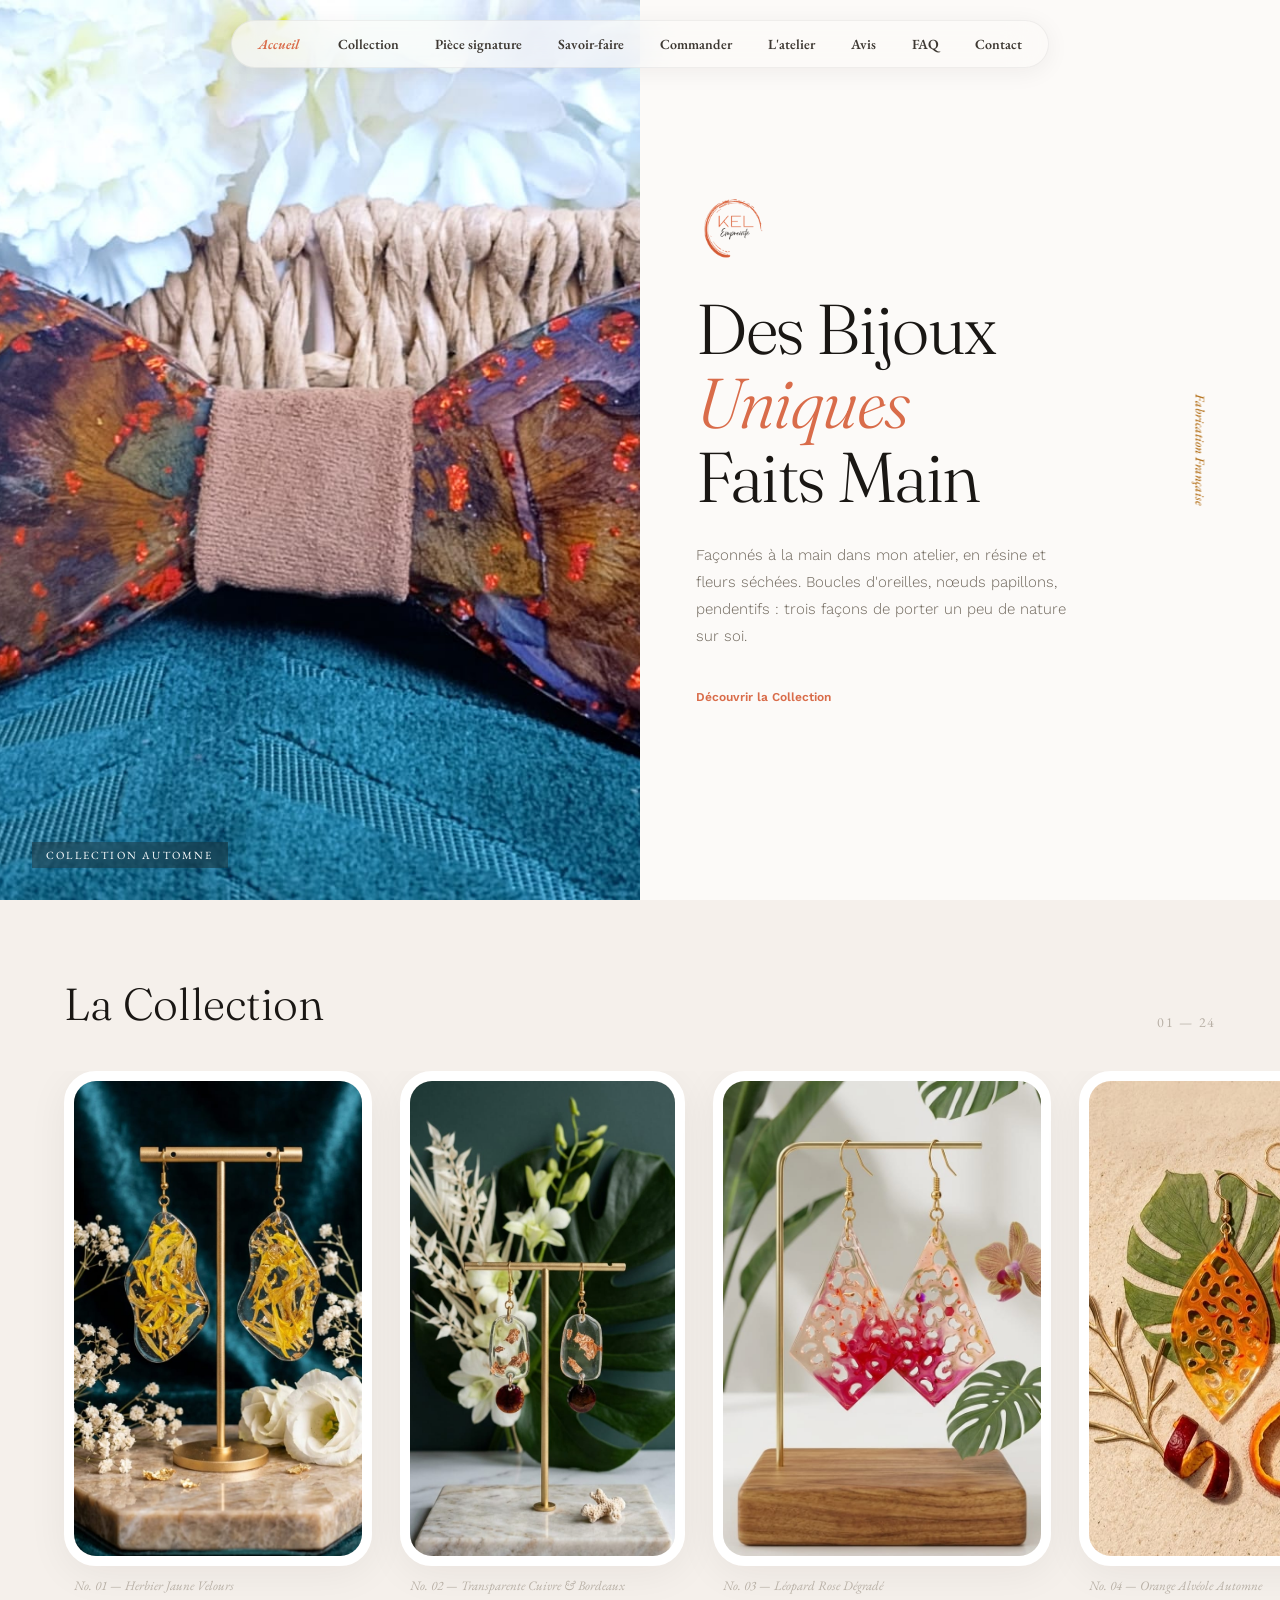
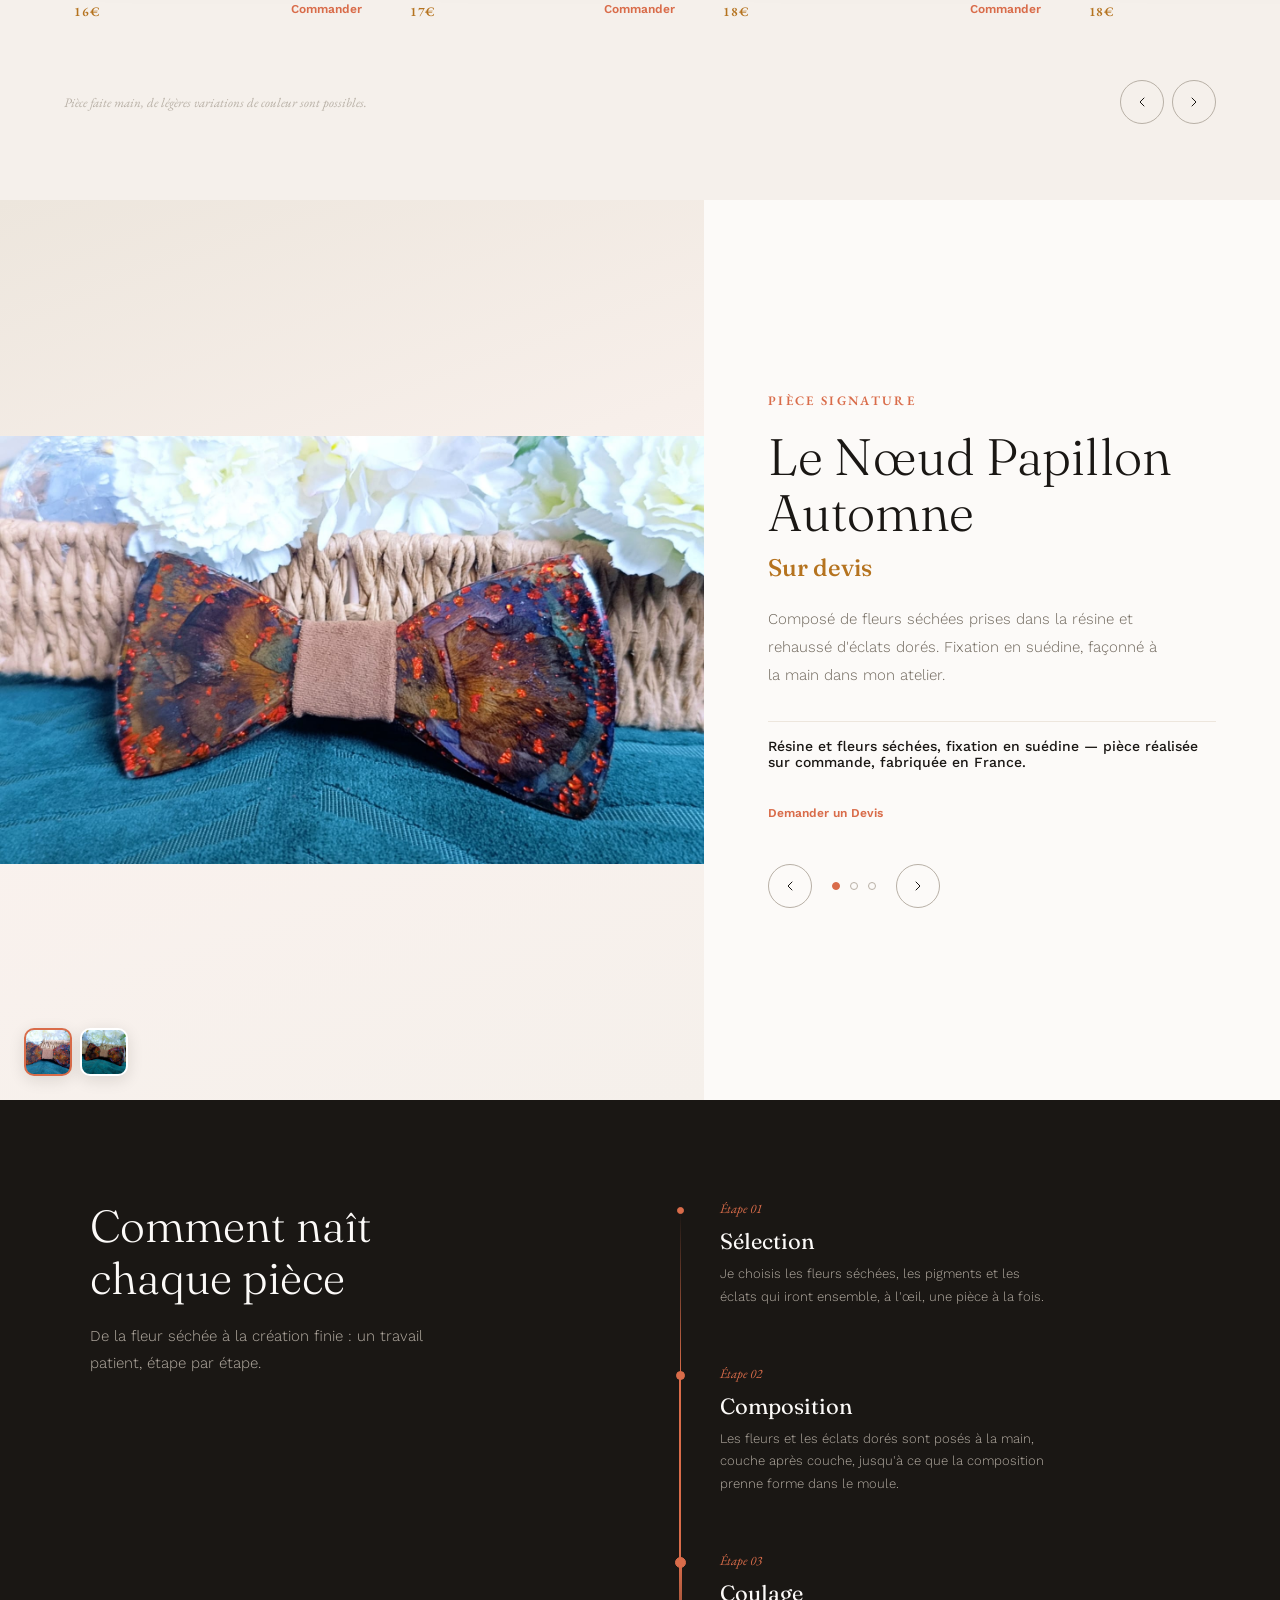
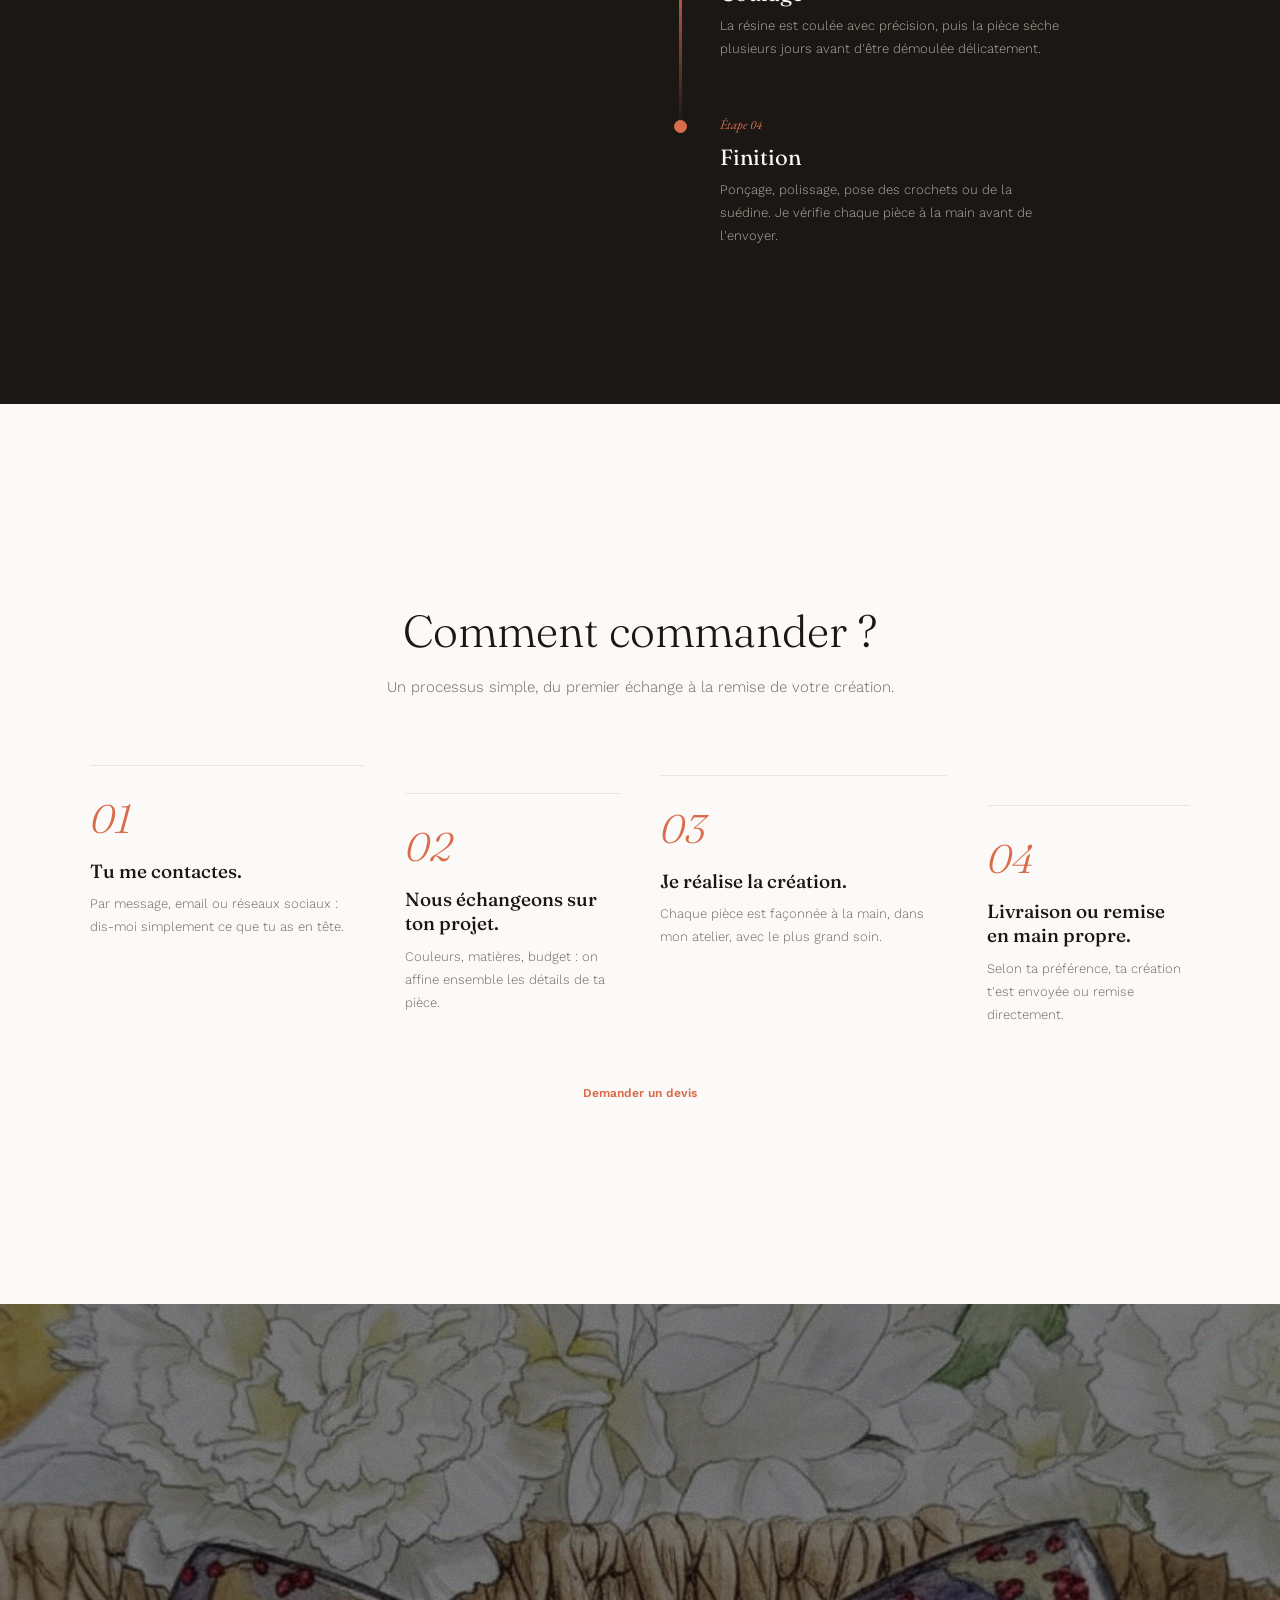
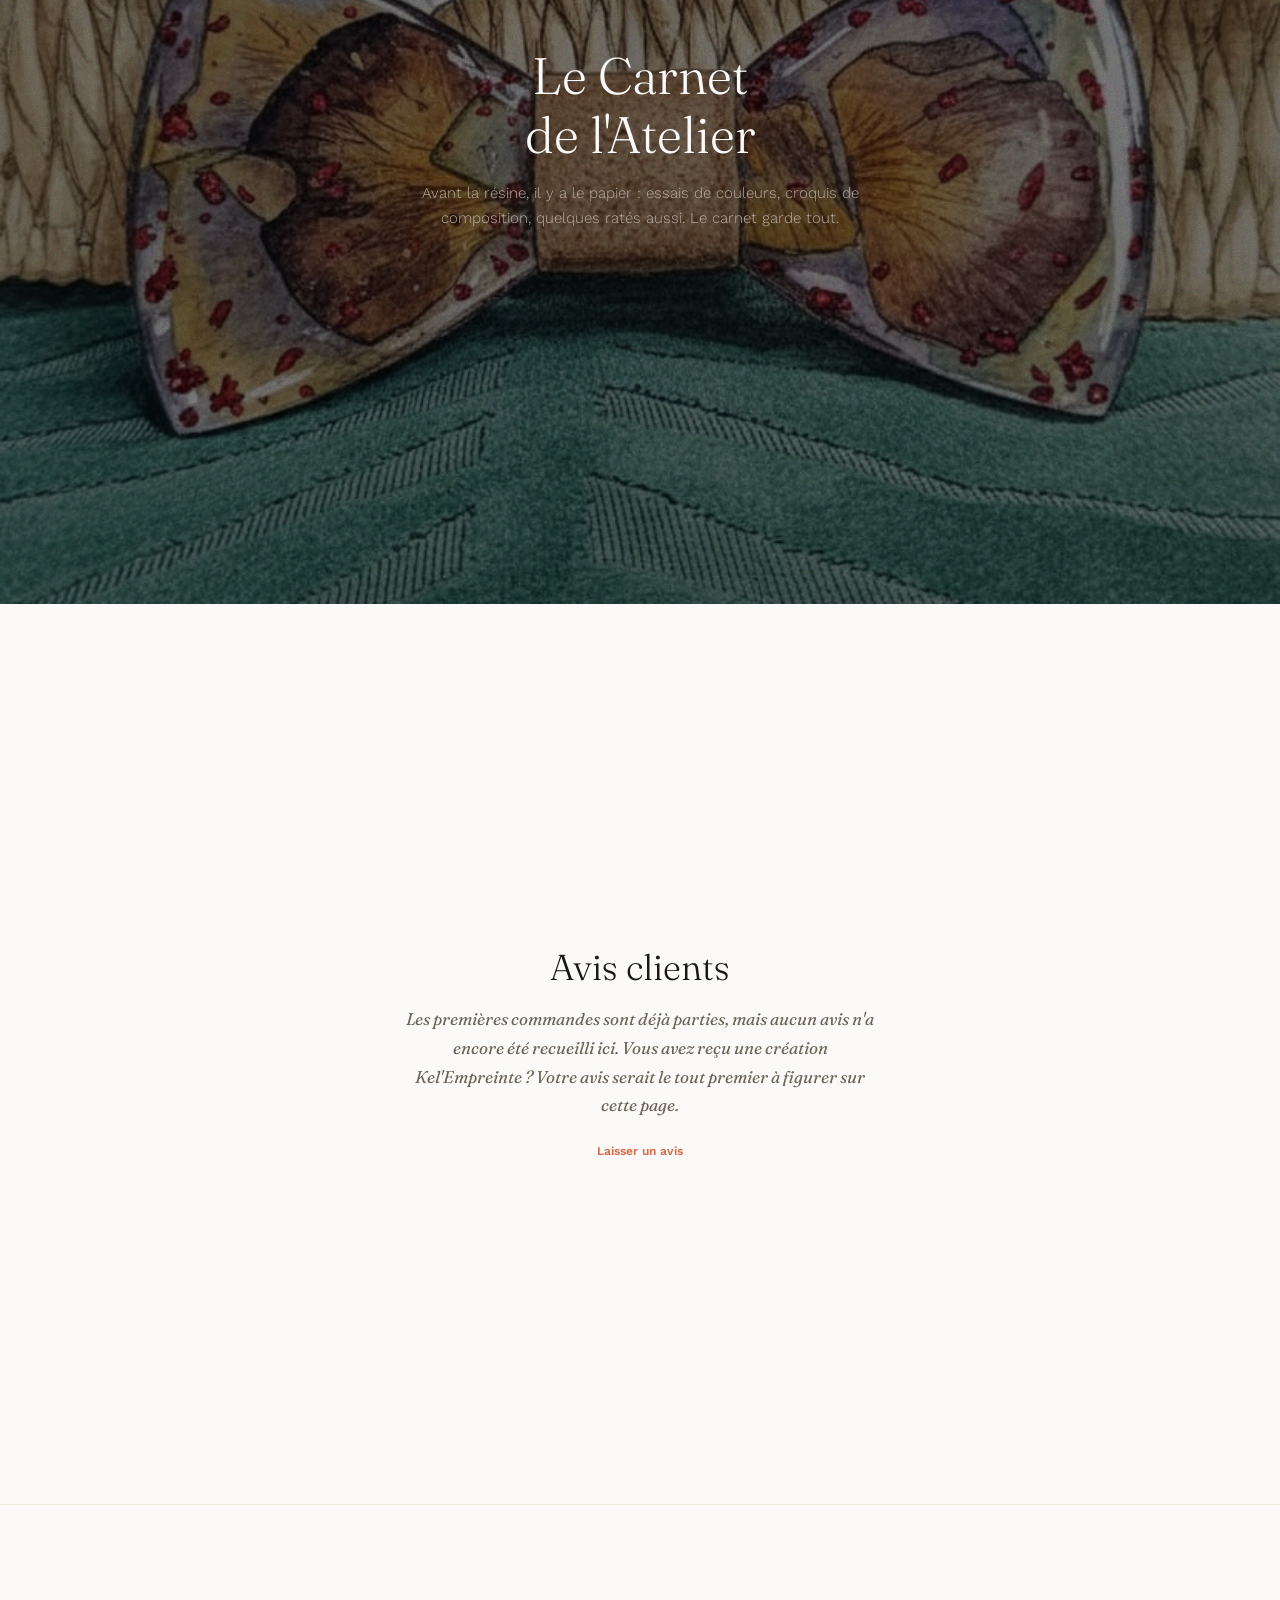
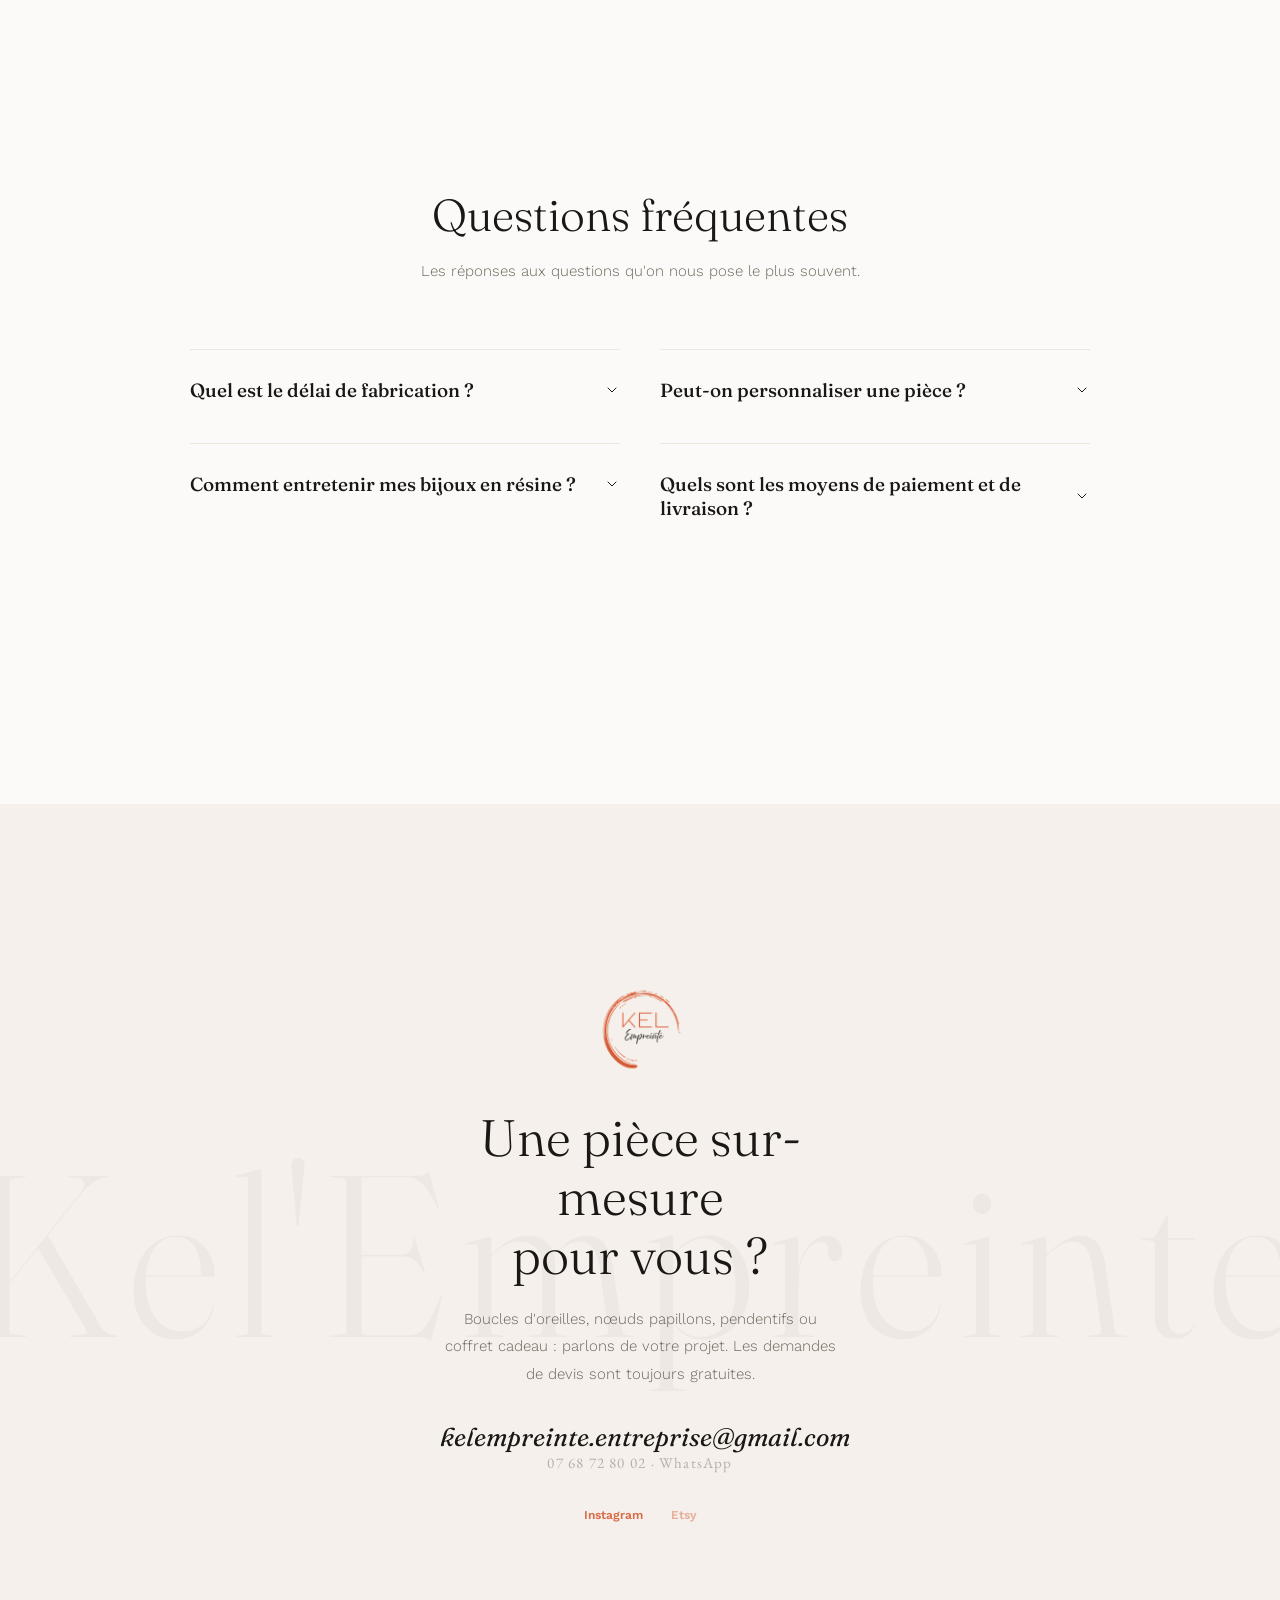
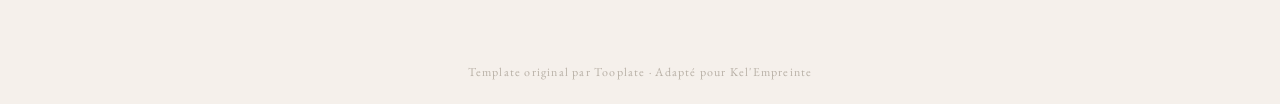
==== index.html @ 2aadde84 "perf(branding): shrink logo-kel-empreinte.png to its display size The logo was displayed at 72-96px " ====
<!DOCTYPE html>
<html lang="fr">
<head>
<meta charset="UTF-8">
<meta name="viewport" content="width=device-width, initial-scale=1.0">
<meta name="color-scheme" content="light">
<title>Kel'Empreinte · Bijoux Artisanaux Faits Main</title>
<meta name="description" content="Kel'Empreinte · créations artisanales en résine et fleurs séchées : boucles d'oreilles, nœuds papillons, pendentifs. Fabrication française.">
<meta property="og:type" content="website">
<meta property="og:site_name" content="Kel'Empreinte">
<meta property="og:title" content="Kel'Empreinte · Bijoux Artisanaux Faits Main">
<meta property="og:description" content="Kel'Empreinte · créations artisanales en résine et fleurs séchées : boucles d'oreilles, nœuds papillons, pendentifs. Fabrication française.">
<meta property="og:url" content="https://kel-empreinte.pages.dev/">
<meta property="og:image" content="https://kel-empreinte.pages.dev/images/logo/og-image-kel-empreinte.png">
<meta property="og:image:width" content="1200">
<meta property="og:image:height" content="630">
<meta name="twitter:card" content="summary_large_image">
<meta name="twitter:title" content="Kel'Empreinte · Bijoux Artisanaux Faits Main">
<meta name="twitter:description" content="Kel'Empreinte · créations artisanales en résine et fleurs séchées : boucles d'oreilles, nœuds papillons, pendentifs. Fabrication française.">
<meta name="twitter:image" content="https://kel-empreinte.pages.dev/images/logo/og-image-kel-empreinte.png">
<link rel="icon" type="image/png" href="images/logo/logo-kel-empreinte.png">
<link rel="preconnect" href="https://fonts.googleapis.com">
<link href="https://fonts.googleapis.com/css2?family=Cormorant+Garamond:ital,wght@0,300;0,400;0,500;0,600;1,300;1,400;1,500&family=Fraunces:ital,opsz,wght@0,9..144,300..500;1,9..144,300..500&family=Work+Sans:wght@300;400;500;600&family=EB+Garamond:ital,wght@0,400;0,500;0,600;1,400;1,500;1,600&family=Caveat:wght@500;600&display=swap" rel="stylesheet">
<link rel="stylesheet" href="tooplate-ivory-style.css">
</head>
<body>

<!-- ═══════ FABRICATION FRANÇAISE DECORATOR ═══════ -->
<div class="est-label" aria-hidden="true">Fabrication Française</div>

<!-- ═══════ FLOATING PILL NAV ═══════ -->
<nav class="pill-nav" aria-label="Navigation principale">
  <a href="#hero" class="active" data-text="Accueil"><span>Accueil</span></a>
  <a href="#lookbook" data-text="Collection"><span>Collection</span></a>
  <a href="#product" data-text="Pièce signature"><span>Pièce signature</span></a>
  <a href="#process" data-text="Savoir-faire"><span>Savoir-faire</span></a>
  <a href="#commander" data-text="Commander"><span>Commander</span></a>
  <a href="#video" data-text="L'atelier"><span>L'atelier</span></a>
  <a href="#avis" data-text="Avis"><span>Avis</span></a>
  <a href="#faq" data-text="FAQ"><span>FAQ</span></a>
  <a href="#signature" data-text="Contact"><span>Contact</span></a>
</nav>

<!-- ═══════ MOBILE ═══════ -->
<button class="hamburger" aria-label="Ouvrir la navigation"><span></span><span></span><span></span></button>
<nav class="mobile-nav" aria-label="Navigation mobile">
  <a href="#hero">Accueil</a>
  <a href="#lookbook">Collection</a>
  <a href="#product">Pièce signature</a>
  <a href="#process">Savoir-faire</a>
  <a href="#commander">Commander</a>
  <a href="#video">L'atelier</a>
  <a href="#avis">Avis</a>
  <a href="#faq">FAQ</a>
  <a href="#signature">Contact</a>
</nav>

<!-- ═══════ MOUSE-FOLLOWING BUY CIRCLE ═══════ -->
<div class="buy-circle" id="buyCircle"><span>Commander</span></div>

<!-- ═══════ LOOKBOOK LIGHTBOX ═══════ -->
<div class="lightbox" id="lightbox" aria-hidden="true">
  <button class="lightbox-close" aria-label="Fermer">&times;</button>
  <img class="lightbox-img" alt="">
</div>

<!-- ═══════ THE CANVAS ═══════ -->
<main>

  <!-- SECTION 1: HERO -->
  <section class="canvas-section hero" id="hero">
    <div class="hero-image">
      <img src="images/noeud-automne-1.jpg" alt="Nœud papillon artisanal en résine, teintes automnales" loading="eager">
      <div class="hero-image-tag">Collection Automne</div>
    </div>
    <div class="hero-content">
      <div class="hero-eyebrow">
        <img class="kel-logo kel-logo--hero" src="images/logo/logo-kel-empreinte.png" alt="Kel'Empreinte" loading="eager">
      </div>
      <h1 class="hero-title">Des Bijoux<br><em>Uniques</em><br>Faits Main</h1>
      <p class="hero-desc">Façonnés à la main dans mon atelier, en résine et fleurs séchées. Boucles d'oreilles, nœuds papillons, pendentifs : trois façons de porter un peu de nature sur soi.</p>
      <div class="hero-cta">
        <a href="#lookbook" class="cta-link">Découvrir la Collection</a>
      </div>
    </div>
  </section>

  <!-- SECTION 2: THE LOOKBOOK -->
  <section class="canvas-section lookbook" id="lookbook">
    <div class="lookbook-header">
      <h2 class="lookbook-title">La Collection</h2>
      <span class="lookbook-count">01 — 24</span>
    </div>
    <div class="lookbook-track">
      <div class="lookbook-card" data-piece-name="Herbier Jaune Velours">
        <img src="images/boucles-herbier-jaune-velours.jpg" alt="Boucles d'oreilles herbier jaune sur fond bleu nuit" loading="lazy">
        <span class="lookbook-card-label">No. 01 — Herbier Jaune Velours</span>
        <span class="lookbook-card-price">16€</span><!-- prix provisoire, à confirmer -->
        <a href="https://wa.me/33768728002" class="lookbook-card-cta cta-link" target="_blank" rel="noopener noreferrer">Commander</a>
      </div>
      <div class="lookbook-card" data-piece-name="Transparente Cuivre & Bordeaux">
        <img src="images/boucles-transparente-cuivre-bordeaux.jpg" alt="Boucles d'oreilles transparentes à éclats cuivrés et perle bordeaux" loading="lazy">
        <span class="lookbook-card-label">No. 02 — Transparente Cuivre &amp; Bordeaux</span>
        <span class="lookbook-card-price">17€</span><!-- prix provisoire, à confirmer -->
        <a href="https://wa.me/33768728002" class="lookbook-card-cta cta-link" target="_blank" rel="noopener noreferrer">Commander</a>
      </div>
      <div class="lookbook-card" data-piece-name="Léopard Rose Dégradé">
        <img src="images/boucles-leopard-rose-degrade.jpg" alt="Boucles d'oreilles léopard dégradé rose et corail en résine" loading="lazy">
        <span class="lookbook-card-label">No. 03 — Léopard Rose Dégradé</span>
        <span class="lookbook-card-price">18€</span><!-- prix provisoire, à confirmer -->
        <a href="https://wa.me/33768728002" class="lookbook-card-cta cta-link" target="_blank" rel="noopener noreferrer">Commander</a>
      </div>
      <div class="lookbook-card" data-piece-name="Orange Alvéole Automne">
        <img src="images/boucles-orange-alveole-automne.jpg" alt="Boucles d'oreilles alvéole orange et rouge en résine" loading="lazy">
        <span class="lookbook-card-label">No. 04 — Orange Alvéole Automne</span>
        <span class="lookbook-card-price">18€</span><!-- prix provisoire, à confirmer -->
        <a href="https://wa.me/33768728002" class="lookbook-card-cta cta-link" target="_blank" rel="noopener noreferrer">Commander</a>
      </div>
      <div class="lookbook-card" data-piece-name="Dorées Perle Émeraude">
        <img src="images/boucles-dorees-perle-emeraude.jpg" alt="Boucles d'oreilles dorées à perle émeraude" loading="lazy">
        <span class="lookbook-card-label">No. 05 — Dorées Perle Émeraude</span>
        <span class="lookbook-card-price">17€</span><!-- prix provisoire, à confirmer -->
        <a href="https://wa.me/33768728002" class="lookbook-card-cta cta-link" target="_blank" rel="noopener noreferrer">Commander</a>
      </div>
      <div class="lookbook-card" data-piece-name="Triple Cercle Turquoise">
        <img src="images/boucles-triple-cercle-turquoise.jpg" alt="Boucles d'oreilles triple cercle turquoise et transparent" loading="lazy">
        <span class="lookbook-card-label">No. 06 — Triple Cercle Turquoise</span>
        <span class="lookbook-card-price">20€</span><!-- prix provisoire, à confirmer -->
        <a href="https://wa.me/33768728002" class="lookbook-card-cta cta-link" target="_blank" rel="noopener noreferrer">Commander</a>
      </div>
      <div class="lookbook-card" data-piece-name="Goutte Dorée Malachite">
        <img src="images/boucles-goutte-doree-malachite.jpg" alt="Boucles d'oreilles goutte transparente à éclats dorés" loading="lazy">
        <span class="lookbook-card-label">No. 07 — Goutte Dorée Malachite</span>
        <span class="lookbook-card-price">14€</span><!-- prix provisoire, à confirmer -->
        <a href="https://wa.me/33768728002" class="lookbook-card-cta cta-link" target="_blank" rel="noopener noreferrer">Commander</a>
      </div>
      <div class="lookbook-card" data-piece-name="Triple Disque Corail">
        <img src="images/boucles-triple-disque-corail.jpg" alt="Boucles d'oreilles triple disque corail et orange" loading="lazy">
        <span class="lookbook-card-label">No. 08 — Triple Disque Corail</span>
        <span class="lookbook-card-price">20€</span><!-- prix provisoire, à confirmer -->
        <a href="https://wa.me/33768728002" class="lookbook-card-cta cta-link" target="_blank" rel="noopener noreferrer">Commander</a>
      </div>
      <div class="lookbook-card" data-piece-name="Herbier Perle Rouge">
        <img src="images/boucles-herbier-perle-rouge.jpg" alt="Boucles d'oreilles herbier doré à perle rouge" loading="lazy">
        <span class="lookbook-card-label">No. 09 — Herbier Perle Rouge</span>
        <span class="lookbook-card-price">17€</span><!-- prix provisoire, à confirmer -->
        <a href="https://wa.me/33768728002" class="lookbook-card-cta cta-link" target="_blank" rel="noopener noreferrer">Commander</a>
      </div>
      <div class="lookbook-card" data-piece-name="Violette Feuille Dorée">
        <img src="images/boucles-violette-feuille-doree.jpg" alt="Boucles d'oreilles feuille violette à éclats dorés" loading="lazy">
        <span class="lookbook-card-label">No. 10 — Violette Feuille Dorée</span>
        <span class="lookbook-card-price">18€</span><!-- prix provisoire, à confirmer -->
        <a href="https://wa.me/33768728002" class="lookbook-card-cta cta-link" target="_blank" rel="noopener noreferrer">Commander</a>
      </div>
      <div class="lookbook-card" data-piece-name="Orange Fuchsia Organique">
        <img src="images/boucles-orange-fuchsia-organique.jpg" alt="Boucles d'oreilles organiques orange et fuchsia" loading="lazy">
        <span class="lookbook-card-label">No. 11 — Orange Fuchsia Organique</span>
        <span class="lookbook-card-price">16€</span><!-- prix provisoire, à confirmer -->
        <a href="https://wa.me/33768728002" class="lookbook-card-cta cta-link" target="_blank" rel="noopener noreferrer">Commander</a>
      </div>
      <div class="lookbook-card" data-piece-name="Géométrique Paillettes">
        <img src="images/boucles-geometrique-paillettes.jpg" alt="Boucles d'oreilles géométriques pailletées noires et argentées" loading="lazy">
        <span class="lookbook-card-label">No. 12 — Géométrique Paillettes</span>
        <span class="lookbook-card-price">17€</span><!-- prix provisoire, à confirmer -->
        <a href="https://wa.me/33768728002" class="lookbook-card-cta cta-link" target="_blank" rel="noopener noreferrer">Commander</a>
      </div>
      <div class="lookbook-card" data-piece-name="Violette Fleurie">
        <img src="images/boucles-violette-fleurs.jpg" alt="Boucles d'oreilles violettes avec breloque fleurie" loading="lazy">
        <span class="lookbook-card-label">No. 13 — Violette Fleurie</span>
        <span class="lookbook-card-price">24€</span>
        <a href="https://wa.me/33768728002" class="lookbook-card-cta cta-link" target="_blank" rel="noopener noreferrer">Commander</a>
      </div>
      <div class="lookbook-card" data-piece-name="Feuille Rose">
        <img src="images/boucles-feuille-rose.jpg" alt="Boucles d'oreilles feuille rose en résine" loading="lazy">
        <span class="lookbook-card-label">No. 14 — Feuille Rose</span>
        <span class="lookbook-card-price">22€</span>
        <a href="https://wa.me/33768728002" class="lookbook-card-cta cta-link" target="_blank" rel="noopener noreferrer">Commander</a>
      </div>
      <div class="lookbook-card" data-piece-name="Nœud Automne">
        <img src="images/noeud-automne-2.jpg" alt="Nœud papillon automne en résine" loading="lazy">
        <span class="lookbook-card-label">No. 15 — Nœud Automne</span>
        <span class="lookbook-card-price">28€</span>
        <a href="https://wa.me/33768728002" class="lookbook-card-cta cta-link" target="_blank" rel="noopener noreferrer">Commander</a>
      </div>
      <div class="lookbook-card" data-piece-name="Or Corail">
        <img src="images/boucles-or-corail.jpg" alt="Boucles d'oreilles or et corail" loading="lazy">
        <span class="lookbook-card-label">No. 16 — Or Corail</span>
        <span class="lookbook-card-price">24€</span>
        <a href="https://wa.me/33768728002" class="lookbook-card-cta cta-link" target="_blank" rel="noopener noreferrer">Commander</a>
      </div>
      <div class="lookbook-card" data-piece-name="Vert & Rose">
        <img src="images/boucles-vert-rose.jpg" alt="Boucles d'oreilles vert et rose" loading="lazy">
        <span class="lookbook-card-label">No. 17 — Vert &amp; Rose</span>
        <span class="lookbook-card-price">22€</span>
        <a href="https://wa.me/33768728002" class="lookbook-card-cta cta-link" target="_blank" rel="noopener noreferrer">Commander</a>
      </div>
      <div class="lookbook-card" data-piece-name="Blanc & Vert">
        <img src="images/boucles-blanc-vert.jpg" alt="Boucles d'oreilles blanc et vert, éclats dorés" loading="lazy">
        <span class="lookbook-card-label">No. 18 — Blanc &amp; Vert</span>
        <span class="lookbook-card-price">22€</span>
        <a href="https://wa.me/33768728002" class="lookbook-card-cta cta-link" target="_blank" rel="noopener noreferrer">Commander</a>
      </div>
      <div class="lookbook-card">
        <div class="lookbook-card-visual lookbook-card-visual--soon lookbook-card-visual--pendant">
          <span class="lookbook-card-soon">Bientôt</span>
        </div>
        <span class="lookbook-card-label">No. 19 — Pendentif Résine</span>
      </div>
      <div class="lookbook-card">
        <div class="lookbook-card-visual lookbook-card-visual--soon lookbook-card-visual--pendant">
          <span class="lookbook-card-soon">Bientôt</span>
        </div>
        <span class="lookbook-card-label">No. 20 — Pendentif Fleur Séchée</span>
      </div>
      <div class="lookbook-card">
        <div class="lookbook-card-visual lookbook-card-visual--soon lookbook-card-visual--bracelet">
          <span class="lookbook-card-soon">Bientôt</span>
        </div>
        <span class="lookbook-card-label">No. 21 — Bracelet Fin</span>
      </div>
      <div class="lookbook-card">
        <div class="lookbook-card-visual lookbook-card-visual--soon lookbook-card-visual--bracelet">
          <span class="lookbook-card-soon">Bientôt</span>
        </div>
        <span class="lookbook-card-label">No. 22 — Bracelet Résine</span>
      </div>
      <div class="lookbook-card">
        <div class="lookbook-card-visual lookbook-card-visual--soon lookbook-card-visual--ring">
          <span class="lookbook-card-soon">Bientôt</span>
        </div>
        <span class="lookbook-card-label">No. 23 — Bague Fleur</span>
      </div>
      <div class="lookbook-card">
        <div class="lookbook-card-visual lookbook-card-visual--soon lookbook-card-visual--ring">
          <span class="lookbook-card-soon">Bientôt</span>
        </div>
        <span class="lookbook-card-label">No. 24 — Bague Résine</span>
      </div>
    </div>
    <div class="lookbook-footer">
      <p class="lookbook-note">Pièce faite main, de légères variations de couleur sont possibles.</p>
      <div class="lookbook-arrows">
        <button class="lookbook-arrow" id="lbPrev" aria-label="Précédent">
          <svg viewBox="0 0 24 24"><polyline points="15 18 9 12 15 6"/></svg>
        </button>
        <button class="lookbook-arrow" id="lbNext" aria-label="Suivant">
          <svg viewBox="0 0 24 24"><polyline points="9 6 15 12 9 18"/></svg>
        </button>
      </div>
    </div>
  </section>

  <!-- SECTION 3: PRODUCT DETAIL -->
  <section class="canvas-section product" id="product">
    <div class="product-image-zone" id="productImageZone">
      <img class="product-main-img" src="images/noeud-automne-1.jpg" alt="Nœud papillon Automne, pièce signature Kel'Empreinte" loading="lazy">
      <div class="product-thumbs" id="productThumbs"></div>
    </div>
    <div class="product-info">
      <div class="product-info-content">
        <div class="product-badge">Pièce Signature</div>
        <h2 class="product-name">Le Nœud Papillon<br>Automne</h2>
        <div class="product-price">Sur devis</div>
        <p class="product-desc">Composé de fleurs séchées prises dans la résine et rehaussé d'éclats dorés. Fixation en suédine, façonné à la main dans mon atelier.</p>
        <p class="product-specs">Résine et fleurs séchées, fixation en suédine — pièce réalisée sur commande, fabriquée en France.</p>
        <div class="product-actions">
          <a href="https://wa.me/33768728002" id="productCta" class="cta-link" target="_blank" rel="noopener noreferrer">Demander un Devis</a>
        </div>
      </div>
      <div class="product-nav">
        <button class="product-nav-arrow" id="productPrev" aria-label="Pièce précédente">
          <svg viewBox="0 0 24 24"><polyline points="15 18 9 12 15 6"/></svg>
        </button>
        <div class="product-dots" role="tablist" aria-label="Choisir une pièce"></div>
        <button class="product-nav-arrow" id="productNext" aria-label="Pièce suivante">
          <svg viewBox="0 0 24 24"><polyline points="9 6 15 12 9 18"/></svg>
        </button>
      </div>
    </div>
  </section>

  <!-- SECTION 4: LE SAVOIR-FAIRE -->
  <section class="canvas-section process" id="process">
    <div class="process-inner">
      <div class="process-left">
        <h2 class="process-title">Comment naît<br>chaque pièce</h2>
        <p class="process-subtitle">De la fleur séchée à la création finie : un travail patient, étape par étape.</p>
      </div>
      <div class="timeline">
        <div class="timeline-item" data-timeline>
          <div class="timeline-step">Étape 01</div>
          <h3 class="timeline-heading">Sélection</h3>
          <p class="timeline-text">Je choisis les fleurs séchées, les pigments et les éclats qui iront ensemble, à l'œil, une pièce à la fois.</p>
        </div>
        <div class="timeline-item" data-timeline>
          <div class="timeline-step">Étape 02</div>
          <h3 class="timeline-heading">Composition</h3>
          <p class="timeline-text">Les fleurs et les éclats dorés sont posés à la main, couche après couche, jusqu'à ce que la composition prenne forme dans le moule.</p>
        </div>
        <div class="timeline-item" data-timeline>
          <div class="timeline-step">Étape 03</div>
          <h3 class="timeline-heading">Coulage</h3>
          <p class="timeline-text">La résine est coulée avec précision, puis la pièce sèche plusieurs jours avant d'être démoulée délicatement.</p>
        </div>
        <div class="timeline-item" data-timeline>
          <div class="timeline-step">Étape 04</div>
          <h3 class="timeline-heading">Finition</h3>
          <p class="timeline-text">Ponçage, polissage, pose des crochets ou de la suédine. Je vérifie chaque pièce à la main avant de l'envoyer.</p>
        </div>
      </div>
    </div>
  </section>

  <!-- SECTION 5: COMMENT COMMANDER -->
  <section class="canvas-section order" id="commander">
    <div class="order-inner">
      <div class="order-header">
        <h2 class="order-title">Comment commander ?</h2>
        <p class="order-subtitle">Un processus simple, du premier échange à la remise de votre création.</p>
      </div>
      <div class="order-grid">
        <div class="order-step">
          <span class="order-step-num">01</span>
          <h3 class="order-step-heading">Tu me contactes.</h3>
          <p class="order-step-text">Par message, email ou réseaux sociaux : dis-moi simplement ce que tu as en tête.</p>
        </div>
        <div class="order-step">
          <span class="order-step-num">02</span>
          <h3 class="order-step-heading">Nous échangeons sur ton projet.</h3>
          <p class="order-step-text">Couleurs, matières, budget : on affine ensemble les détails de ta pièce.</p>
        </div>
        <div class="order-step">
          <span class="order-step-num">03</span>
          <h3 class="order-step-heading">Je réalise la création.</h3>
          <p class="order-step-text">Chaque pièce est façonnée à la main, dans mon atelier, avec le plus grand soin.</p>
        </div>
        <div class="order-step">
          <span class="order-step-num">04</span>
          <h3 class="order-step-heading">Livraison ou remise en main propre.</h3>
          <p class="order-step-text">Selon ta préférence, ta création t'est envoyée ou remise directement.</p>
        </div>
      </div>
      <div class="order-cta">
        <a href="#signature" class="cta-link">Demander un devis</a>
      </div>
    </div>
  </section>

  <!-- SECTION 6: L'ATELIER -->
  <section class="canvas-section video-fragment" id="video">
    <div class="video-bg">
      <img src="images/atelier-illustration.jpg" alt="Illustration aquarelle d'un nœud papillon Kel'Empreinte" loading="lazy">
    </div>
    <div class="grain-overlay"></div>
    <div class="video-content">
      <h2 class="video-title">Le Carnet<br>de l'Atelier</h2>
      <p class="video-caption">Avant la résine, il y a le papier : essais de couleurs, croquis de composition, quelques ratés aussi. Le carnet garde tout.</p>
    </div>
  </section>

  <!-- SECTION 7: AVIS CLIENTS -->
  <section class="canvas-section reviews" id="avis">
    <div class="reviews-inner">
      <h2 class="reviews-title">Avis clients</h2>
      <p class="reviews-text">Les premières commandes sont déjà parties, mais aucun avis n'a encore été recueilli ici. Vous avez reçu une création Kel'Empreinte ? Votre avis serait le tout premier à figurer sur cette page.</p>
      <a href="#signature" class="cta-link reviews-cta">Laisser un avis</a>
    </div>
  </section>

  <!-- SECTION 8: FAQ -->
  <section class="canvas-section faq" id="faq">
    <div class="faq-inner">
      <div class="faq-header">
        <h2 class="faq-title">Questions fréquentes</h2>
        <p class="faq-subtitle">Les réponses aux questions qu'on nous pose le plus souvent.</p>
      </div>
      <div class="faq-grid">
        <div class="faq-item">
          <h3 class="faq-question">
            <button class="faq-trigger" type="button" aria-expanded="false" aria-controls="faq-panel-1" id="faq-trigger-1">
              Quel est le délai de fabrication ?
              <svg class="faq-chevron" viewBox="0 0 24 24"><polyline points="9 6 15 12 9 18"/></svg>
            </button>
          </h3>
          <div class="faq-panel" id="faq-panel-1" role="region" aria-labelledby="faq-trigger-1" aria-hidden="true">
            <div class="faq-panel-inner">
              <p class="faq-answer">Réponse à venir — contactez-nous directement en attendant.</p>
            </div>
          </div>
        </div>
        <div class="faq-item">
          <h3 class="faq-question">
            <button class="faq-trigger" type="button" aria-expanded="false" aria-controls="faq-panel-2" id="faq-trigger-2">
              Peut-on personnaliser une pièce ?
              <svg class="faq-chevron" viewBox="0 0 24 24"><polyline points="9 6 15 12 9 18"/></svg>
            </button>
          </h3>
          <div class="faq-panel" id="faq-panel-2" role="region" aria-labelledby="faq-trigger-2" aria-hidden="true">
            <div class="faq-panel-inner">
              <p class="faq-answer">Réponse à venir — contactez-nous directement en attendant.</p>
            </div>
          </div>
        </div>
        <div class="faq-item">
          <h3 class="faq-question">
            <button class="faq-trigger" type="button" aria-expanded="false" aria-controls="faq-panel-3" id="faq-trigger-3">
              Comment entretenir mes bijoux en résine ?
              <svg class="faq-chevron" viewBox="0 0 24 24"><polyline points="9 6 15 12 9 18"/></svg>
            </button>
          </h3>
          <div class="faq-panel" id="faq-panel-3" role="region" aria-labelledby="faq-trigger-3" aria-hidden="true">
            <div class="faq-panel-inner">
              <p class="faq-answer">Réponse à venir — contactez-nous directement en attendant.</p>
            </div>
          </div>
        </div>
        <div class="faq-item">
          <h3 class="faq-question">
            <button class="faq-trigger" type="button" aria-expanded="false" aria-controls="faq-panel-4" id="faq-trigger-4">
              Quels sont les moyens de paiement et de livraison ?
              <svg class="faq-chevron" viewBox="0 0 24 24"><polyline points="9 6 15 12 9 18"/></svg>
            </button>
          </h3>
          <div class="faq-panel" id="faq-panel-4" role="region" aria-labelledby="faq-trigger-4" aria-hidden="true">
            <div class="faq-panel-inner">
              <p class="faq-answer">Réponse à venir — contactez-nous directement en attendant.</p>
            </div>
          </div>
        </div>
      </div>
    </div>
  </section>

  <!-- SECTION 9: CONTACT -->
  <section class="canvas-section signature" id="signature">
    <div class="signature-bg-logo" aria-hidden="true">Kel'Empreinte</div>
    <div class="signature-content">
      <div class="signature-mark">
        <img class="kel-logo kel-logo--signature" src="images/logo/logo-kel-empreinte.png" alt="Kel'Empreinte" loading="lazy">
      </div>
      <h2 class="signature-heading">Une pièce sur-mesure<br>pour vous ?</h2>
      <p class="signature-text">Boucles d'oreilles, nœuds papillons, pendentifs ou coffret cadeau : parlons de votre projet. Les demandes de devis sont toujours gratuites.</p>
      <a href="mailto:kelempreinte.entreprise@gmail.com" class="signature-email">kelempreinte.entreprise@gmail.com</a>
      <div class="signature-phone"><a href="tel:+33768728002">07 68 72 80 02</a> <span aria-hidden="true">·</span> <a href="https://wa.me/33768728002" target="_blank" rel="noopener noreferrer">WhatsApp</a></div>
      <div class="signature-links">
        <a href="https://www.instagram.com/keldesign.entreprise/" class="cta-link" target="_blank" rel="noopener noreferrer">Instagram</a>
        <a class="cta-link cta-link--disabled" aria-disabled="true" title="Bientôt disponible">Etsy</a>
      </div>
    </div>
    <div class="signature-footer">
      Template original par <a href="https://www.tooplate.com" target="_blank" rel="nofollow">Tooplate</a> &middot; Adapté pour Kel'Empreinte
    </div>
  </section>
</main>
<script src="tooplate-ivory-script.js"></script>
</body>
</html>
---- tooplate-ivory-style.css ----
@charset "utf-8";
/* CSS Document 

Tooplate 2166 Ivory Flow
    
https://www.tooplate.com/view/2166-ivory-flow

*/

/* ═══════════════════════════════════════════════
   RESET & VARIABLES
   ═══════════════════════════════════════════════ */
*, *::before, *::after { margin: 0; padding: 0; box-sizing: border-box; }

:root {
  --oat: #FCFAF8;
  --oat-mid: #F5F0EB;
  --oat-deep: #EDE6DD;
  --terra: #D96C4A;
  --terra-light: rgba(217, 108, 74, 0.12);
  --terra-ghost: rgba(217, 108, 74, 0.06);
  --amber: #B5731F;
  --amber-ghost: rgba(181, 115, 31, 0.06);
  --ink: #1A1714;
  --ink-soft: #3D3832;
  --ink-muted: #6C6459;
  --ink-faint: #B8B0A6;
  --white: #FFFFFF;
  --gold: #AD8A3C;
  --gold-light: #C9A431;
  --gold-ghost: rgba(173, 138, 60, 0.06);
  --ease-soft: cubic-bezier(0.23, 1, 0.32, 1);
  --ease-expo: cubic-bezier(0.22, 1, 0.36, 1);
  --noise-texture: url("data:image/svg+xml,%3Csvg viewBox='0 0 256 256' xmlns='http://www.w3.org/2000/svg'%3E%3Cfilter id='noise'%3E%3CfeTurbulence type='fractalNoise' baseFrequency='0.9' numOctaves='4' stitchTiles='stitch'/%3E%3C/filter%3E%3Crect width='100%25' height='100%25' filter='url(%23noise)' opacity='1'/%3E%3C/svg%3E");
}

html {
  scroll-behavior: smooth;
  overflow-x: hidden;
}

body {
  font-family: 'Work Sans', sans-serif;
  background: var(--oat);
  color: var(--ink);
  -webkit-font-smoothing: antialiased;
  overflow: visible;
}

a { color: inherit; text-decoration: none; }
img { display: block; max-width: 100%; height: auto; }

/* ═══════════════════════════════════════════════
   FLOATING PILL NAV
   ═══════════════════════════════════════════════ */
.pill-nav {
  position: fixed;
  top: 20px;
  left: 50%;
  transform: translateX(-50%);
  z-index: 1000;
  display: flex;
  align-items: center;
  gap: 0;
  background: rgba(252, 250, 248, 0.65);
  backdrop-filter: blur(20px);
  -webkit-backdrop-filter: blur(20px);
  border: 1px solid rgba(26, 23, 20, 0.06);
  border-radius: 999px;
  padding: 6px 8px;
  box-shadow: 0 4px 24px rgba(26, 23, 20, 0.06);
}

.pill-nav a {
  font-family: 'EB Garamond', serif;
  font-size: 14px;
  font-weight: 600;
  color: var(--ink-soft);
  padding: 8px 18px;
  border-radius: 999px;
  transition: color 0.5s var(--ease-soft), background 0.5s var(--ease-soft);
  white-space: nowrap;
  display: grid;
}

.pill-nav a span,
.pill-nav a::before,
.pill-nav a::after {
  grid-area: 1 / 1;
}

.pill-nav a::before,
.pill-nav a::after {
  content: attr(data-text);
  visibility: hidden;
  pointer-events: none;
}

.pill-nav a::before {
  font-style: normal;
}

.pill-nav a::after {
  font-style: italic;
}

.pill-nav a span {
  transition: color 0.5s var(--ease-soft);
}

.pill-nav a:hover span,
.pill-nav a.active span {
  color: var(--terra);
  font-style: italic;
}

/* ═══════════════════════════════════════════════
   EST. 2026 VERTICAL DECORATOR (Right Edge)
   ═══════════════════════════════════════════════ */
.est-label {
  position: fixed;
  right: 24px;
  top: 50%;
  transform: translateY(-50%) rotate(90deg);
  transform-origin: center center;
  font-family: 'EB Garamond', serif;
  font-size: 13px;
  font-weight: 500;
  font-style: italic;
  color: var(--amber);
  transition: color 0.4s;
  z-index: 900;
  pointer-events: none;
  white-space: nowrap;
}

.est-label--on-dark {
  color: var(--ink-faint);
}

/* ═══════════════════════════════════════════════
   EXPANDING UNDERLINE CTA (No Standard Buttons)
   ═══════════════════════════════════════════════ */
.cta-link {
  display: inline-block;
  font-family: 'Work Sans', sans-serif;
  font-size: 12px;
  font-weight: 600;
  color: var(--terra);
  position: relative;
  padding-bottom: 4px;
  cursor: pointer;
  background: none;
  border: none;
}

.cta-link::after {
  content: '';
  position: absolute;
  bottom: 0;
  left: 0;
  width: 0;
  height: 1.5px;
  background: var(--terra);
  transition: width 0.7s var(--ease-soft);
}

.cta-link:hover::after {
  width: 100%;
}

.cta-link--dark { color: var(--ink); }
.cta-link--dark::after { background: var(--ink); }

.cta-link--light { color: var(--oat); }
.cta-link--light::after { background: var(--oat); }

.cta-link--disabled {
  opacity: 0.5;
  cursor: default;
}

.cta-link--disabled:hover::after {
  width: 0;
  left: 0;
}

/* ═══════════════════════════════════════════════
   SECTION LAYOUT (scroll classique)
   ═══════════════════════════════════════════════ */
.canvas-section {
  min-height: 100vh;
  overflow: hidden;
}

/* ═══════════════════════════════════════════════
   SECTION 1: HERO (Split Screen)
   ═══════════════════════════════════════════════ */
.hero {
  background: var(--oat);
  display: grid;
  grid-template-columns: 1fr 1fr;
  min-height: 100vh;
}

.hero-image {
  position: relative;
  overflow: hidden;
}

.hero-image img {
  width: 100%;
  height: 100%;
  object-fit: cover;
}

.hero-image-tag {
  position: absolute;
  bottom: 32px;
  left: 32px;
  font-family: 'EB Garamond', serif;
  font-size: 11px;
  letter-spacing: 0.2em;
  text-transform: uppercase;
  color: var(--white);
  background: rgba(26, 23, 20, 0.35);
  backdrop-filter: blur(8px);
  padding: 6px 14px;
}

.hero-content {
  display: flex;
  flex-direction: column;
  justify-content: center;
  padding: 80px 64px 80px 56px;
}

.hero-eyebrow {
  font-family: 'EB Garamond', serif;
  font-size: 10px;
  font-weight: 400;
  letter-spacing: 0.3em;
  text-transform: uppercase;
  color: var(--terra);
  margin-bottom: 28px;
  opacity: 0;
  animation: fadeUp 0.9s var(--ease-soft) 0.3s forwards;
}

.hero-title {
  font-family: 'Fraunces', serif;
  font-optical-sizing: auto;
  font-size: clamp(42px, 5.5vw, 88px);
  font-weight: 300;
  line-height: 1.05;
  letter-spacing: -0.02em;
  color: var(--ink);
  margin-bottom: 28px;
  opacity: 0;
  animation: fadeUp 1s var(--ease-soft) 0.5s forwards;
}

.hero-title em {
  font-style: italic;
  color: var(--terra);
}

.hero-desc {
  font-size: 15px;
  font-weight: 300;
  line-height: 1.8;
  color: var(--ink-muted);
  max-width: 380px;
  margin-bottom: 36px;
  opacity: 0;
  animation: fadeUp 0.9s var(--ease-soft) 0.7s forwards;
}

.hero-cta {
  opacity: 0;
  animation: fadeUp 0.9s var(--ease-soft) 0.9s forwards;
}

@keyframes fadeUp {
  from { opacity: 0; transform: translateY(20px); }
  to { opacity: 1; transform: translateY(0); }
}

/* ═══════════════════════════════════════════════
   KEL'EMPREINTE LOGO (image mark — sizing only)
   ═══════════════════════════════════════════════ */
.kel-logo {
  display: block;
}

.kel-logo--hero { width: 72px; height: 72px; }
.kel-logo--signature { width: 96px; height: 96px; margin: 0 auto; }

/* ═══════════════════════════════════════════════
   SECTION 2: THE LOOKBOOK (Horizontal Scroll-Snap)
   ═══════════════════════════════════════════════ */
.lookbook {
  background: var(--oat-mid);
  display: flex;
  flex-direction: column;
  justify-content: center;
  min-height: 100vh;
  padding: 60px 0;
}

.lookbook-header {
  display: flex;
  justify-content: space-between;
  align-items: flex-end;
  padding: 0 64px;
  margin-bottom: 40px;
}

.lookbook-title {
  font-family: 'Fraunces', serif;
  font-optical-sizing: auto;
  font-size: clamp(28px, 3.5vw, 48px);
  font-weight: 300;
  color: var(--ink);
}

.lookbook-count {
  font-family: 'EB Garamond', serif;
  font-size: 14px;
  color: var(--ink-faint);
  letter-spacing: 0.12em;
}

.lookbook-track {
  display: flex;
  gap: 28px;
  padding: 0 64px 66px;
  overflow-x: auto;
  scrollbar-width: none;
  -ms-overflow-style: none;
  cursor: grab;
  -webkit-user-select: none;
  user-select: none;
}

.lookbook-track::-webkit-scrollbar { display: none; }

.lookbook-track.is-dragging { cursor: grabbing; }
.lookbook-track.is-dragging img { pointer-events: none; }

.lookbook-card {
  flex: 0 0 auto;
  position: relative;
}

.lookbook-card img {
  display: block;
  border-radius: 32px;
  border: 10px solid var(--white);
  box-shadow: 0 8px 40px rgba(26, 23, 20, 0.06);
  height: 55vh;
  min-height: 350px;
  width: auto;
  object-fit: cover;
  cursor: zoom-in;
  transition: transform 1s var(--ease-soft), box-shadow 0.8s var(--ease-soft);
}

.lookbook-card:hover img {
  transform: translateY(-4px);
  box-shadow: 0 16px 56px rgba(26, 23, 20, 0.1);
}

.lookbook-card-label {
  position: absolute;
  bottom: -28px;
  left: 10px;
  font-family: 'EB Garamond', serif;
  font-size: 13px;
  font-style: italic;
  color: var(--ink-faint);
}

.lookbook-card-price {
  position: absolute;
  bottom: -54px;
  left: 10px;
  font-family: 'EB Garamond', serif;
  font-size: 13px;
  font-weight: 600;
  letter-spacing: 0.06em;
  color: var(--amber);
}

.lookbook-card-cta {
  position: absolute;
  bottom: -54px;
  right: 10px;
}

.lookbook-card-visual {
  height: 55vh;
  min-height: 350px;
  aspect-ratio: 3 / 4;
  border-radius: 32px;
  border: 10px solid var(--white);
  box-shadow: 0 8px 40px rgba(26, 23, 20, 0.06);
  transition: transform 1s var(--ease-soft), box-shadow 0.8s var(--ease-soft);
  display: flex;
  align-items: center;
  justify-content: center;
}

.lookbook-card:hover .lookbook-card-visual {
  transform: translateY(-4px);
  box-shadow: 0 16px 56px rgba(26, 23, 20, 0.1);
}

.lookbook-card-visual--soon {
  position: relative;
  overflow: hidden;
  background: linear-gradient(160deg, var(--oat-deep) 0%, var(--terra-ghost) 50%, var(--oat-mid) 100%);
}

.lookbook-card-visual--soon::before {
  content: '';
  position: absolute;
  inset: 0;
  z-index: 0;
  opacity: 0.3;
  mix-blend-mode: overlay;
  pointer-events: none;
  background-image: var(--noise-texture);
  background-repeat: repeat;
  background-size: 180px;
}

.lookbook-card-visual--soon.lookbook-card-visual--bracelet {
  background: linear-gradient(200deg, var(--oat-mid) 0%, var(--amber-ghost) 55%, var(--oat-deep) 100%);
}

.lookbook-card-visual--soon.lookbook-card-visual--ring {
  background: linear-gradient(235deg, var(--oat-deep) 0%, var(--gold-ghost) 45%, var(--oat-mid) 100%);
}

.lookbook-card-soon {
  position: relative;
  font-family: 'EB Garamond', serif;
  font-size: 13px;
  font-weight: 600;
  font-style: italic;
  color: var(--ink-muted);
  border: 2px dashed var(--ink-faint);
  padding: 8px 18px;
}

.lookbook-footer {
  display: flex;
  justify-content: space-between;
  align-items: center;
  margin-top: 48px;
  padding: 0 64px;
}

.lookbook-note {
  font-family: 'EB Garamond', serif;
  font-size: 13px;
  font-style: italic;
  color: var(--ink-faint);
}

.lookbook-arrows {
  display: flex;
  gap: 8px;
}

.lookbook-arrow {
  width: 44px;
  height: 44px;
  border-radius: 50%;
  border: 1px solid var(--ink-faint);
  background: transparent;
  cursor: pointer;
  display: flex;
  align-items: center;
  justify-content: center;
  transition: border-color 0.5s var(--ease-soft), background 0.5s var(--ease-soft);
}

.lookbook-arrow:hover {
  border-color: var(--ink);
  background: var(--ink);
}

.lookbook-arrow svg {
  width: 16px;
  height: 16px;
  stroke: var(--ink);
  fill: none;
  stroke-width: 1.5;
  stroke-linecap: round;
  stroke-linejoin: round;
  transition: stroke 0.5s var(--ease-soft);
}

.lookbook-arrow:hover svg { stroke: var(--oat); }

/* ═══════════════════════════════════════════════
   SECTION 3: PRODUCT DETAIL
   ═══════════════════════════════════════════════ */
.product {
  background: var(--oat);
  display: grid;
  grid-template-columns: 1.1fr 0.9fr;
  min-height: 100vh;
  align-items: center;
}

.product-image-zone {
  position: relative;
  height: 100vh;
  overflow: hidden;
  cursor: none;
  background: linear-gradient(160deg, var(--oat-deep) 0%, var(--terra-ghost) 50%, var(--oat-mid) 100%);
}

.product-image-zone img {
  width: 100%;
  height: 100%;
  object-fit: contain;
}

.product-thumbs {
  display: none;
  position: absolute;
  bottom: 24px;
  left: 24px;
  gap: 8px;
  z-index: 10;
}

.product-thumbs.is-visible {
  display: flex;
}

.product-thumb {
  width: 48px;
  height: 48px;
  border-radius: 10px;
  border: 2px solid var(--white);
  background-size: cover;
  background-position: center;
  cursor: pointer;
  box-shadow: 0 4px 16px rgba(26, 23, 20, 0.12);
  transition: border-color 0.3s var(--ease-soft);
}

.product-thumb.is-active {
  border-color: var(--terra);
}

/* Mouse-following Terracotta Buy Circle */
.buy-circle {
  position: fixed;
  width: 120px;
  height: 120px;
  border-radius: 50%;
  background: var(--terra);
  display: flex;
  align-items: center;
  justify-content: center;
  pointer-events: none;
  z-index: 100;
  opacity: 0;
  transform: scale(0.4);
  transition: opacity 0.5s var(--ease-soft), transform 0.5s var(--ease-soft);
  mix-blend-mode: normal;
}

.buy-circle.visible {
  opacity: 1;
  transform: scale(1);
}

.buy-circle span {
  font-family: 'Work Sans', sans-serif;
  font-size: 10px;
  font-weight: 600;
  letter-spacing: 0.15em;
  text-transform: uppercase;
  color: var(--white);
}

@media (hover: none), (pointer: coarse) {
  .buy-circle { display: none; }
}

.product-info {
  padding: 80px 64px;
  display: flex;
  flex-direction: column;
  justify-content: center;
}

.product-badge {
  font-family: 'EB Garamond', serif;
  font-size: 13px;
  font-weight: 600;
  letter-spacing: 0.18em;
  text-transform: uppercase;
  color: var(--terra);
  margin-bottom: 20px;
}

.product-name {
  font-family: 'Fraunces', serif;
  font-optical-sizing: auto;
  font-size: clamp(32px, 4vw, 56px);
  font-weight: 300;
  line-height: 1.1;
  color: var(--ink);
  margin-bottom: 12px;
}

.product-price {
  font-family: 'Fraunces', serif;
  font-optical-sizing: auto;
  font-size: 24px;
  font-weight: 500;
  color: var(--amber);
  margin-bottom: 24px;
}

.product-desc {
  font-size: 15px;
  font-weight: 300;
  line-height: 1.85;
  color: var(--ink-muted);
  max-width: 400px;
  margin-bottom: 32px;
}

.product-specs {
  font-size: 14px;
  font-weight: 500;
  color: var(--ink);
  padding-top: 16px;
  margin-bottom: 36px;
  border-top: 1px solid var(--oat-deep);
}

.product-actions {
  display: flex;
  gap: 28px;
  align-items: center;
}

.product-info-content {
  transition: opacity 0.35s var(--ease-soft);
}

.product.is-fading .product-info-content,
.product.is-fading .product-image-zone img {
  opacity: 0;
  transition: opacity 0.35s var(--ease-soft);
}

.product-nav {
  display: flex;
  align-items: center;
  gap: 20px;
  margin-top: 40px;
}

.product-nav-arrow {
  width: 44px;
  height: 44px;
  border-radius: 50%;
  border: 1px solid var(--ink-faint);
  background: transparent;
  cursor: pointer;
  display: flex;
  align-items: center;
  justify-content: center;
  flex-shrink: 0;
  transition: border-color 0.5s var(--ease-soft), background 0.5s var(--ease-soft);
}

.product-nav-arrow:hover {
  border-color: var(--ink);
  background: var(--ink);
}

.product-nav-arrow svg {
  width: 16px;
  height: 16px;
  stroke: var(--ink);
  fill: none;
  stroke-width: 1.5;
  stroke-linecap: round;
  stroke-linejoin: round;
  transition: stroke 0.5s var(--ease-soft);
}

.product-nav-arrow:hover svg { stroke: var(--oat); }

.product-dots {
  display: flex;
  gap: 10px;
}

.product-dot {
  width: 8px;
  height: 8px;
  border-radius: 50%;
  border: 1px solid var(--ink-faint);
  background: transparent;
  cursor: pointer;
  padding: 0;
  transition: background 0.4s var(--ease-soft), border-color 0.4s var(--ease-soft);
}

.product-dot.is-active {
  background: var(--terra);
  border-color: var(--terra);
}

/* ═══════════════════════════════════════════════
   SECTION 4: THE PROCESS (Vertical Timeline)
   ═══════════════════════════════════════════════ */
.process {
  background: var(--ink);
  color: var(--oat);
  min-height: 100vh;
  display: flex;
  align-items: center;
  padding: 100px 64px;
}

.process-inner {
  display: grid;
  grid-template-columns: 1fr 1fr;
  gap: 80px;
  width: 100%;
  max-width: 1100px;
  margin: 0 auto;
}

.process-left {
  position: relative;
}

.process-title {
  font-family: 'Fraunces', serif;
  font-optical-sizing: auto;
  font-size: clamp(28px, 3.5vw, 48px);
  font-weight: 300;
  line-height: 1.15;
  margin-bottom: 20px;
}

.process-subtitle {
  font-size: 15px;
  font-weight: 300;
  color: var(--ink-faint);
  line-height: 1.8;
  max-width: 340px;
}

.timeline {
  position: relative;
  padding-left: 40px;
}

.timeline-item {
  position: relative;
  padding: 0 0 56px 0;
  opacity: 0.2;
  transform: translateY(12px);
  transition: opacity 0.9s var(--ease-soft), transform 0.9s var(--ease-soft);
}

.timeline-item.in-view {
  opacity: 1;
  transform: translateY(0);
}

.timeline-item::before {
  content: '';
  position: absolute;
  left: -43.5px;
  top: 7px;
  width: 7px;
  height: 7px;
  border-radius: 50%;
  border: 1.5px solid var(--terra);
  background: var(--ink);
  transition: background 0.5s var(--ease-soft);
}

.timeline-item:nth-child(2)::before { left: -44.5px; top: 6px; width: 9px; height: 9px; }
.timeline-item:nth-child(3)::before { left: -45.5px; top: 5px; width: 11px; height: 11px; }
.timeline-item:nth-child(4)::before { left: -46.5px; top: 4px; width: 13px; height: 13px; }

.timeline-item.in-view::before {
  background: var(--terra);
}

.timeline-item:not(:last-child)::after {
  content: '';
  position: absolute;
  top: 10.5px;
  height: 100%;
  left: -41px;
  width: 2px;
  background: var(--terra);
}

.timeline-item:nth-child(1)::after {
  left: -40.5px;
  width: 1px;
  background: linear-gradient(180deg, transparent, var(--terra));
}

.timeline-item:nth-child(3)::after {
  left: -41.5px;
  width: 3px;
  background: linear-gradient(180deg, var(--terra), transparent);
}

.timeline-step {
  font-family: 'EB Garamond', serif;
  font-size: 13px;
  font-style: italic;
  color: var(--terra);
  margin-bottom: 10px;
}

.timeline-heading {
  font-family: 'Fraunces', serif;
  font-optical-sizing: auto;
  font-size: 22px;
  font-weight: 400;
  margin-bottom: 8px;
  color: var(--oat);
}

.timeline-text {
  font-size: 13px;
  font-weight: 300;
  line-height: 1.75;
  color: var(--ink-faint);
  max-width: 340px;
}

/* ═══════════════════════════════════════════════
   SECTION 5: COMMENT COMMANDER (Numbered Grid)
   ═══════════════════════════════════════════════ */
.order {
  background: var(--oat);
  min-height: 100vh;
  display: flex;
  align-items: center;
  padding: 100px 64px;
}

.order-inner {
  width: 100%;
  max-width: 1100px;
  margin: 0 auto;
}

.order-header {
  text-align: center;
  max-width: 560px;
  margin: 0 auto 64px;
}

.order-title {
  font-family: 'Fraunces', serif;
  font-optical-sizing: auto;
  font-size: clamp(28px, 3.5vw, 48px);
  font-weight: 300;
  color: var(--ink);
  margin-bottom: 16px;
}

.order-subtitle {
  font-size: 15px;
  font-weight: 300;
  color: var(--ink-muted);
  line-height: 1.8;
}

.order-grid {
  display: grid;
  grid-template-columns: repeat(4, 1fr);
  gap: 40px;
}

.order-step {
  padding-top: 28px;
  border-top: 1px solid var(--oat-deep);
}

.order-step-num {
  display: block;
  font-family: 'Fraunces', serif;
  font-optical-sizing: auto;
  font-size: 40px;
  font-weight: 300;
  font-style: italic;
  color: var(--terra);
  margin-bottom: 16px;
}

.order-step-heading {
  font-family: 'Fraunces', serif;
  font-optical-sizing: auto;
  font-size: 19px;
  font-weight: 500;
  color: var(--ink);
  line-height: 1.3;
  margin-bottom: 10px;
}

.order-step-text {
  font-size: 13px;
  font-weight: 300;
  line-height: 1.75;
  color: var(--ink-muted);
}

.order-cta {
  margin-top: 56px;
  text-align: center;
}

/* Desktop only: break the 4-equal-column symmetry with uneven widths and a
   per-step vertical offset. Scoped above the 1024px reset (repeat(2,1fr))
   so it never fights the existing responsive breakpoints. */
@media (min-width: 1025px) {
  .order-grid {
    grid-template-columns: 1.15fr 0.9fr 1.2fr 0.85fr;
    align-items: start;
  }

  .order-step:nth-child(1) { margin-top: 0; }
  .order-step:nth-child(2) { margin-top: 28px; }
  .order-step:nth-child(3) { margin-top: 10px; }
  .order-step:nth-child(4) { margin-top: 40px; }
}

/* ═══════════════════════════════════════════════
   SECTION 6: VIDEO FRAGMENT (Grain Overlay)
   ═══════════════════════════════════════════════ */
.video-fragment {
  background: var(--ink);
  position: relative;
  display: flex;
  align-items: center;
  justify-content: center;
  overflow: hidden;
}

.video-bg {
  position: absolute;
  inset: 0;
}

.video-bg img {
  width: 100%;
  height: 100%;
  object-fit: cover;
  filter: brightness(0.45) saturate(0.8);
}

/* CSS Grain / Noise Overlay */
.grain-overlay {
  position: absolute;
  inset: 0;
  z-index: 2;
  pointer-events: none;
  opacity: 0.4;
  background-image: var(--noise-texture);
  background-repeat: repeat;
  background-size: 180px;
  mix-blend-mode: overlay;
}

.video-content {
  position: relative;
  z-index: 3;
  text-align: center;
  max-width: 600px;
  padding: 40px;
}

.video-play {
  width: 80px;
  height: 80px;
  border: 1px solid rgba(252, 250, 248, 0.3);
  border-radius: 50%;
  display: flex;
  align-items: center;
  justify-content: center;
  margin: 0 auto 32px;
  cursor: pointer;
  transition: border-color 0.6s var(--ease-soft), transform 0.6s var(--ease-soft);
}

.video-play:hover {
  border-color: var(--oat);
  transform: scale(1.1);
}

.video-play svg {
  width: 20px;
  height: 20px;
  fill: var(--oat);
  margin-left: 3px;
}

.video-title {
  font-family: 'Fraunces', serif;
  font-optical-sizing: auto;
  font-size: clamp(28px, 4vw, 52px);
  font-weight: 300;
  color: var(--oat);
  line-height: 1.15;
  margin-bottom: 16px;
}

.video-caption {
  font-size: 15px;
  font-weight: 300;
  color: var(--ink-faint);
  line-height: 1.7;
  margin-bottom: 28px;
}

/* ═══════════════════════════════════════════════
   SECTION 7: AVIS CLIENTS (Quiet Transition)
   ═══════════════════════════════════════════════ */
.reviews {
  background: var(--oat);
  display: flex;
  align-items: center;
  justify-content: center;
  text-align: center;
  padding: 60px 64px;
}

.reviews-inner {
  max-width: 480px;
}

.reviews-title {
  font-family: 'Fraunces', serif;
  font-optical-sizing: auto;
  font-size: clamp(24px, 3vw, 36px);
  font-weight: 300;
  color: var(--ink);
  margin-bottom: 16px;
}

.reviews-text {
  font-family: 'Fraunces', serif;
  font-optical-sizing: auto;
  font-style: italic;
  font-size: 17px;
  font-weight: 400;
  color: var(--ink-muted);
  line-height: 1.7;
}

.reviews-cta {
  margin-top: 24px;
}

/* ═══════════════════════════════════════════════
   SECTION 8: FAQ
   ═══════════════════════════════════════════════ */
.faq {
  background: var(--oat);
  display: flex;
  align-items: center;
  padding: 100px 64px;
  border-top: 1px solid var(--oat-deep);
}

.faq-inner {
  width: 100%;
  max-width: 900px;
  margin: 0 auto;
}

.faq-header {
  text-align: center;
  max-width: 560px;
  margin: 0 auto 64px;
}

.faq-title {
  font-family: 'Fraunces', serif;
  font-optical-sizing: auto;
  font-size: clamp(28px, 3.5vw, 48px);
  font-weight: 300;
  color: var(--ink);
  margin-bottom: 16px;
}

.faq-subtitle {
  font-size: 15px;
  font-weight: 300;
  color: var(--ink-muted);
  line-height: 1.8;
}

.faq-grid {
  display: grid;
  grid-template-columns: repeat(2, 1fr);
  gap: 40px;
}

.faq-item {
  padding-top: 28px;
  border-top: 1px solid var(--oat-deep);
}

.faq-trigger {
  display: flex;
  align-items: center;
  justify-content: space-between;
  gap: 16px;
  width: 100%;
  background: none;
  border: none;
  padding: 0;
  cursor: pointer;
  text-align: left;
  font-family: 'Fraunces', serif;
  font-optical-sizing: auto;
  font-size: 19px;
  font-weight: 500;
  color: var(--ink);
  line-height: 1.3;
}

.faq-trigger:focus-visible {
  outline: 2px solid var(--terra);
  outline-offset: 4px;
  border-radius: 2px;
}

.faq-chevron {
  flex: none;
  width: 16px;
  height: 16px;
  stroke: var(--ink);
  fill: none;
  stroke-width: 1.5;
  stroke-linecap: round;
  stroke-linejoin: round;
  transform: rotate(90deg);
  transition: transform 0.5s var(--ease-soft);
}

.faq-item.is-open .faq-chevron {
  transform: rotate(-90deg);
}

.faq-panel {
  display: grid;
  grid-template-rows: 0fr;
  transition: grid-template-rows 0.5s var(--ease-soft);
}

.faq-item.is-open .faq-panel {
  grid-template-rows: 1fr;
}

.faq-panel-inner {
  overflow: hidden;
}

.faq-answer {
  font-size: 14px;
  font-weight: 300;
  line-height: 1.75;
  color: var(--ink-muted);
  padding-top: 10px;
}

/* ═══════════════════════════════════════════════
   SECTION 9: THE SIGNATURE
   ═══════════════════════════════════════════════ */
.signature {
  background: var(--oat-mid);
  min-height: 100vh;
  display: flex;
  align-items: center;
  justify-content: center;
  position: relative;
  overflow: hidden;
}

/* Massive semi-transparent logo background */
.signature-bg-logo {
  position: absolute;
  top: 50%;
  left: 50%;
  transform: translate(-50%, -50%);
  font-family: 'Fraunces', serif;
  font-optical-sizing: auto;
  font-size: clamp(120px, 18vw, 280px);
  font-weight: 300;
  color: rgba(26, 23, 20, 0.035);
  white-space: nowrap;
  pointer-events: none;
  user-select: none;
  letter-spacing: 0.05em;
}

.signature-content {
  position: relative;
  z-index: 2;
  text-align: center;
  max-width: 480px;
  padding: 40px;
}

.signature-mark {
  font-family: 'Fraunces', serif;
  font-optical-sizing: auto;
  font-size: 14px;
  font-weight: 400;
  letter-spacing: 0.4em;
  text-transform: uppercase;
  color: var(--terra);
  margin-bottom: 32px;
}

.signature-heading {
  font-family: 'Fraunces', serif;
  font-optical-sizing: auto;
  font-size: clamp(32px, 4vw, 56px);
  font-weight: 300;
  line-height: 1.15;
  color: var(--ink);
  margin-bottom: 20px;
}

.signature-text {
  font-size: 15px;
  font-weight: 300;
  line-height: 1.85;
  color: var(--ink-muted);
  margin-bottom: 32px;
}

.signature-email {
  font-family: 'Fraunces', serif;
  font-optical-sizing: auto;
  font-size: clamp(18px, 2vw, 26px);
  font-weight: 400;
  font-style: italic;
  color: var(--ink);
  margin-bottom: 12px;
  transition: color 0.5s var(--ease-soft);
}

.signature-email:hover { color: var(--terra); }

.signature-phone {
  font-family: 'EB Garamond', serif;
  font-size: 15px;
  letter-spacing: 0.08em;
  color: var(--ink-faint);
  margin-bottom: 36px;
}

.signature-phone a { transition: color 0.5s var(--ease-soft); }
.signature-phone a:hover { color: var(--terra); }

.signature-links {
  display: flex;
  gap: 28px;
  justify-content: center;
}

.signature-footer {
  position: absolute;
  bottom: 24px;
  left: 0;
  right: 0;
  text-align: center;
  font-family: 'EB Garamond', serif;
  font-size: 12px;
  color: var(--ink-faint);
  letter-spacing: 0.1em;
}

.signature-footer a {
  transition: color 0.4s;
}

.signature-footer a:hover { color: var(--terra); }

/* ═══════════════════════════════════════════════
   HAMBURGER (MOBILE)
   ═══════════════════════════════════════════════ */
.hamburger {
  display: none;
  position: fixed;
  top: 20px;
  right: 20px;
  z-index: 2000;
  width: 44px;
  height: 44px;
  background: rgba(252, 250, 248, 0.92);
  backdrop-filter: blur(12px);
  -webkit-backdrop-filter: blur(12px);
  border: 1px solid rgba(26, 23, 20, 0.06);
  border-radius: 50%;
  box-shadow: 0 2px 12px rgba(26, 23, 20, 0.08);
  cursor: pointer;
  flex-direction: column;
  align-items: center;
  justify-content: center;
  gap: 5px;
}

.hamburger span {
  display: block;
  width: 16px;
  height: 1.5px;
  background: var(--ink);
  transition: transform 0.5s var(--ease-soft), opacity 0.3s;
}

.hamburger.open span:nth-child(1) { transform: rotate(45deg) translate(3px, 4px); }
.hamburger.open span:nth-child(2) { opacity: 0; }
.hamburger.open span:nth-child(3) { transform: rotate(-45deg) translate(3px, -4px); }

.mobile-nav {
  display: none;
  position: fixed;
  inset: 0;
  background: rgba(252, 250, 248, 0.97);
  backdrop-filter: blur(20px);
  z-index: 1500;
  flex-direction: column;
  align-items: center;
  justify-content: center;
  gap: 28px;
  padding: 80px 40px;
  overflow-y: auto;
}

.mobile-nav.open { display: flex; }

.mobile-nav a {
  font-family: 'Fraunces', serif;
  font-optical-sizing: auto;
  font-size: 28px;
  font-weight: 300;
  color: var(--ink);
  transition: color 0.4s;
}

.mobile-nav a:hover { color: var(--terra); }

/* ═══════════════════════════════════════════════
   LOOKBOOK LIGHTBOX
   ═══════════════════════════════════════════════ */
.lightbox {
  position: fixed;
  inset: 0;
  z-index: 3000;
  display: flex;
  align-items: center;
  justify-content: center;
  padding: 40px;
  background: rgba(26, 23, 20, 0.92);
  opacity: 0;
  pointer-events: none;
  transition: opacity 0.4s var(--ease-soft);
}

.lightbox.is-open {
  opacity: 1;
  pointer-events: auto;
}

.lightbox-img {
  max-width: 90vw;
  max-height: 85vh;
  border-radius: 16px;
  box-shadow: 0 24px 80px rgba(0, 0, 0, 0.4);
}

.lightbox-close {
  position: absolute;
  top: 24px;
  right: 24px;
  width: 44px;
  height: 44px;
  border-radius: 50%;
  border: none;
  background: rgba(252, 250, 248, 0.12);
  color: var(--oat);
  font-size: 24px;
  line-height: 1;
  cursor: pointer;
  transition: background 0.3s var(--ease-soft);
}

.lightbox-close:hover {
  background: rgba(252, 250, 248, 0.24);
}

/* ═══════════════════════════════════════════════
   PREFERS REDUCED MOTION
   ═══════════════════════════════════════════════ */
@media (prefers-reduced-motion: reduce) {
  *, *::before, *::after {
    animation-duration: 0.01ms !important;
    transition-duration: 0.01ms !important;
  }
  .timeline-item { opacity: 1; transform: none; }
}

/* ═══════════════════════════════════════════════
   RESPONSIVE
   ═══════════════════════════════════════════════ */
@media (max-width: 1024px) {
  .hero { grid-template-columns: 1fr; }
  .hero-image { height: 50vh; }
  .hero-content { padding: 48px 40px; }

  .product { grid-template-columns: 1fr; }
  .product-image-zone { height: 50vh; }
  .product-info { padding: 48px 40px; }

  .process { padding: 80px 40px; }
  .process-inner {
    grid-template-columns: 1fr;
    gap: 48px;
  }

  .order { padding: 80px 40px; }
  .order-grid { grid-template-columns: repeat(2, 1fr); gap: 40px 32px; }

  .lookbook-header { padding: 0 40px; }
  .lookbook-track { padding: 0 40px 66px; }
}

@media (max-width: 768px) {
  .pill-nav { display: none; }
  .hamburger { display: flex; }
  .est-label { display: none; }

  .hero-image { height: 45vh; min-height: 280px; }
  .hero-content { padding: 36px 24px 48px; }

  .lookbook { padding: 48px 0; }
  .lookbook-header { padding: 0 24px; margin-bottom: 28px; }
  .lookbook-track { padding: 0 24px 100px; gap: 16px; }
  .lookbook-card img { height: 45vh; min-height: 260px; border-radius: 24px; border-width: 6px; }
  .lookbook-card-visual { height: 45vh; min-height: 260px; border-radius: 24px; border-width: 6px; }
  .lookbook-card-price { bottom: -52px; }
  .lookbook-card-cta { bottom: -80px; right: auto; left: 10px; }
  .lookbook-footer { padding: 0 24px; flex-direction: column; align-items: flex-start; gap: 16px; }

  .product-image-zone { height: 50vh; cursor: auto; }
  .buy-circle { display: none; }
  .product-info { padding: 36px 24px 48px; }

  .process { padding: 60px 24px; }
  .timeline { padding-left: 28px; }
  .timeline-item::before { left: -31.5px; }
  .timeline-item:nth-child(2)::before { left: -32.5px; }
  .timeline-item:nth-child(3)::before { left: -33.5px; }
  .timeline-item:nth-child(4)::before { left: -34.5px; }
  .timeline-item:not(:last-child)::after { left: -29px; }
  .timeline-item:nth-child(1)::after { left: -28.5px; }
  .timeline-item:nth-child(3)::after { left: -29.5px; }

  .order { padding: 60px 24px; }
  .order-header { margin-bottom: 40px; }
  .order-grid { grid-template-columns: 1fr; gap: 36px; }

  .video-content { padding: 24px; }

  .reviews { padding: 48px 24px; }

  .faq { padding: 60px 24px; }
  .faq-grid { grid-template-columns: 1fr; gap: 36px; }

  .signature-content { padding: 24px; }
  .signature-bg-logo { font-size: 80px; }

  .kel-logo--hero { width: 58px; height: 58px; }
  .kel-logo--signature { width: 80px; height: 80px; }

  .mobile-nav {
    padding: 80px 32px;
    overflow-y: auto;
    -webkit-overflow-scrolling: touch;
  }
}
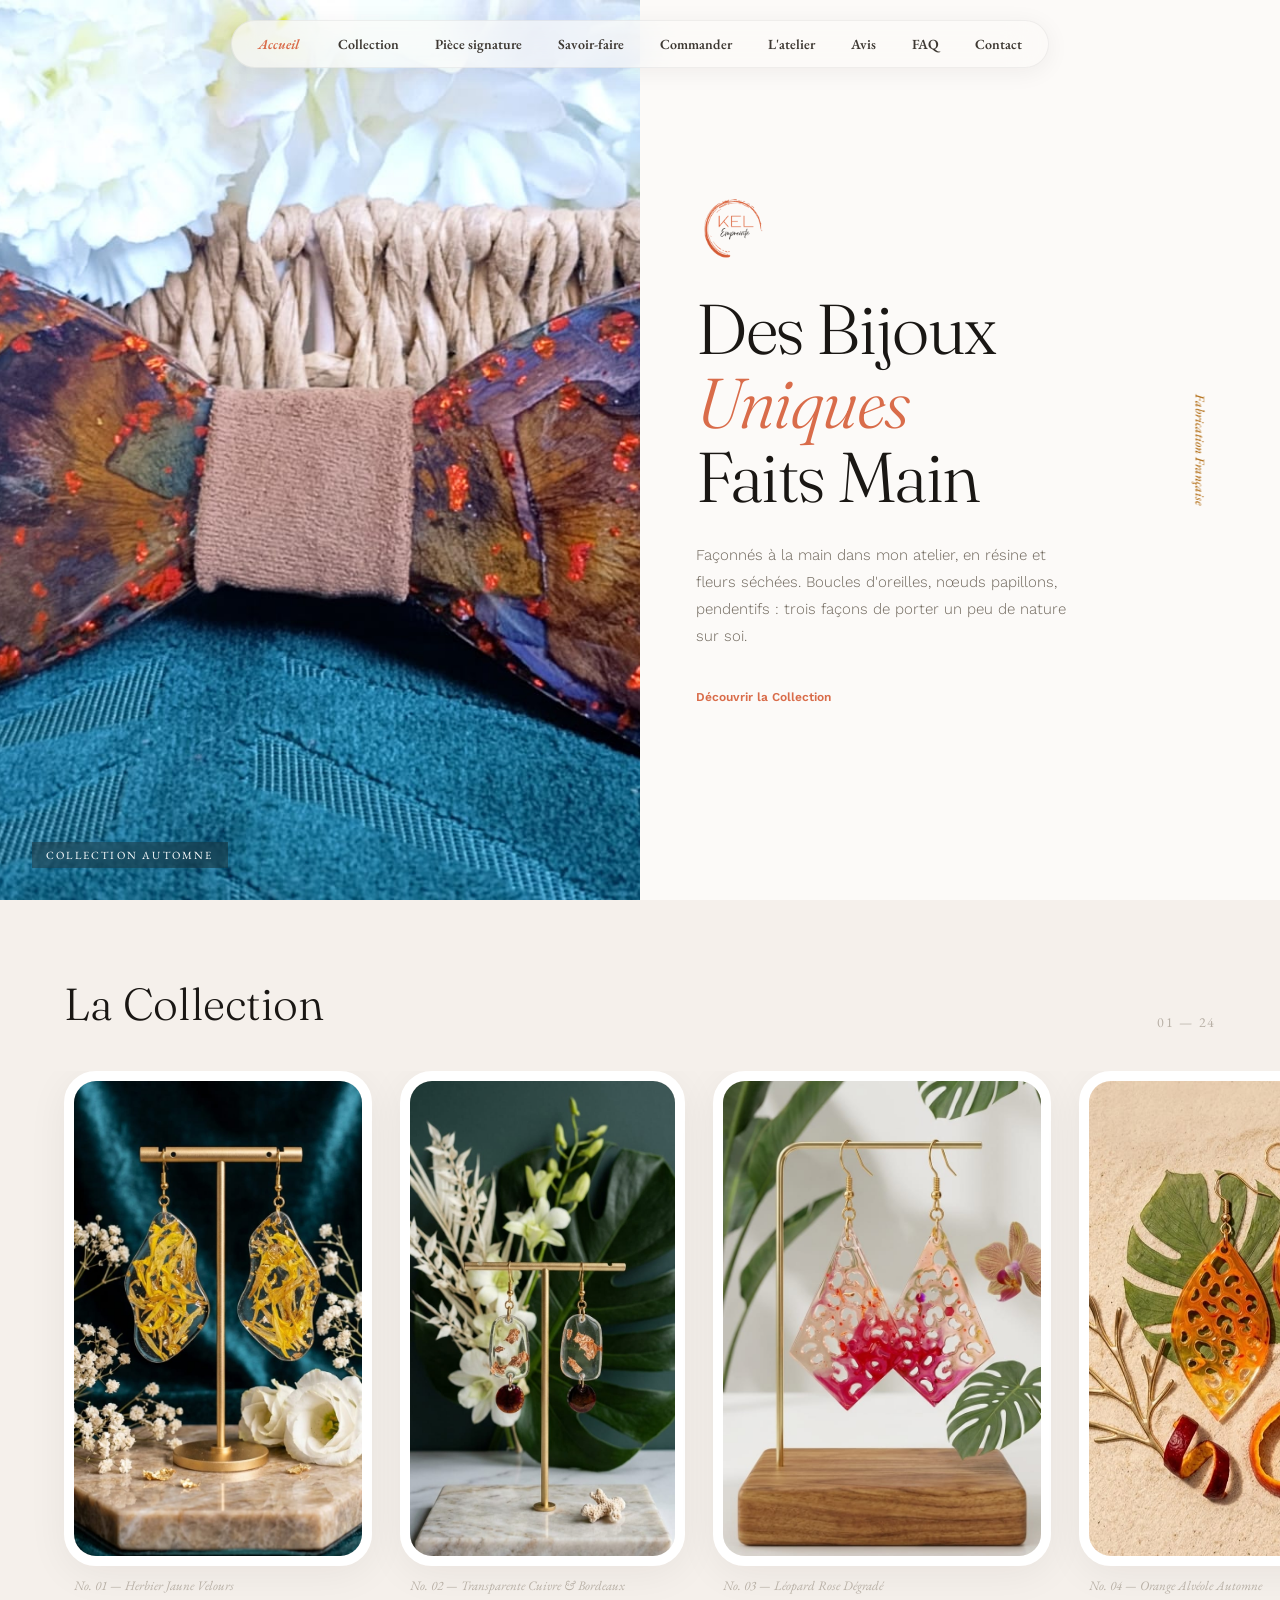
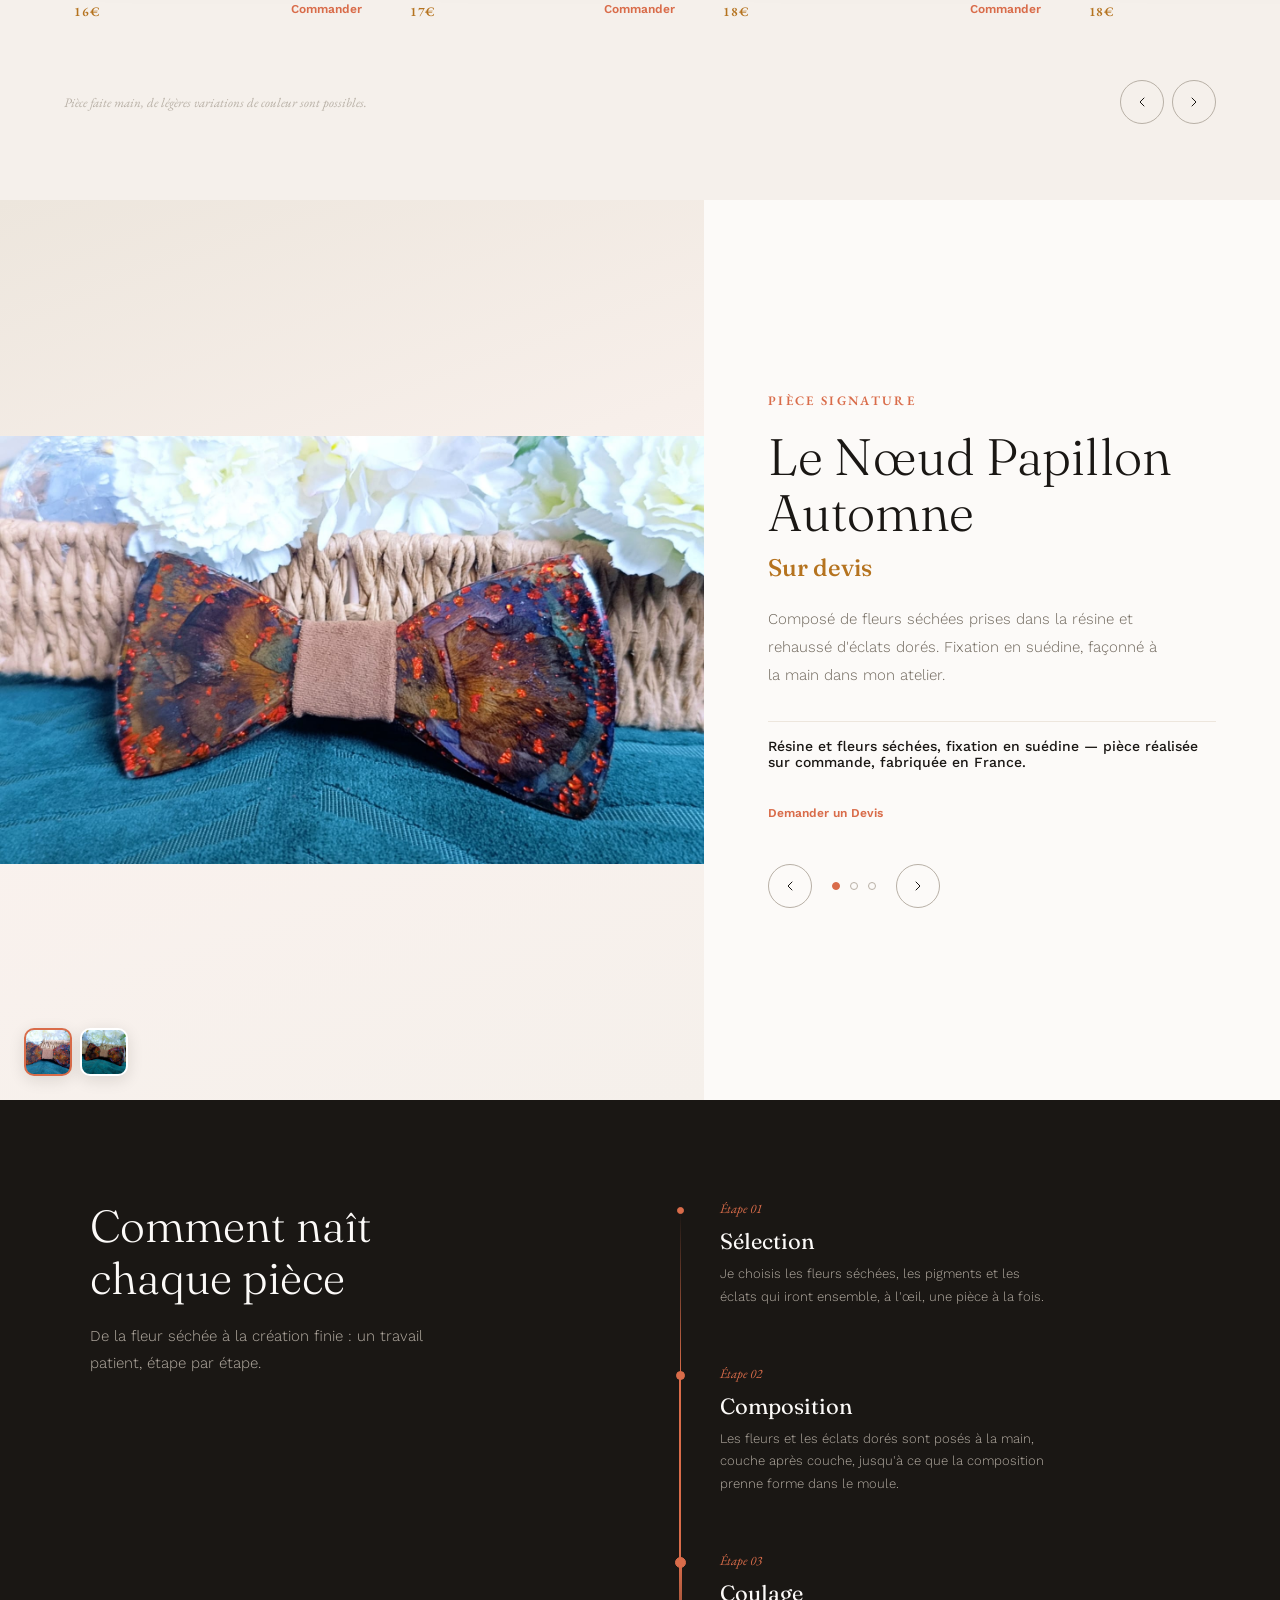
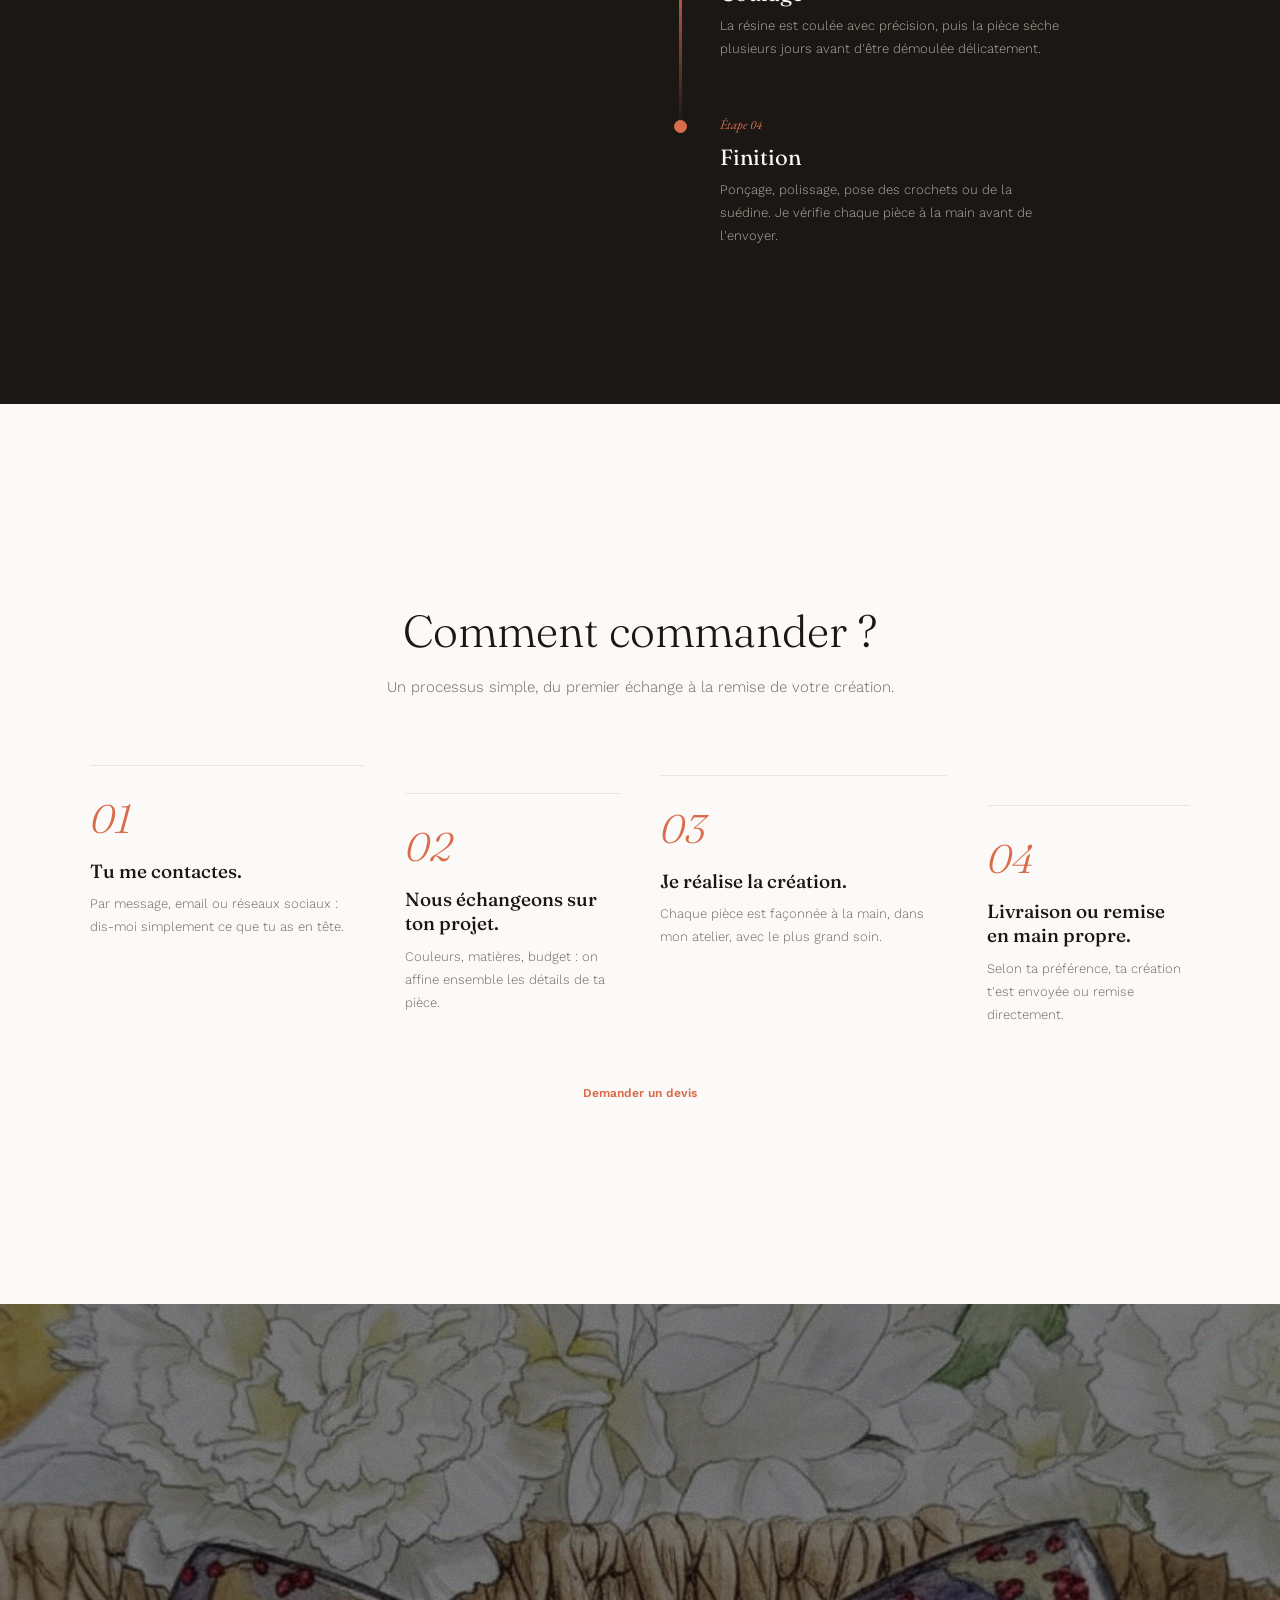
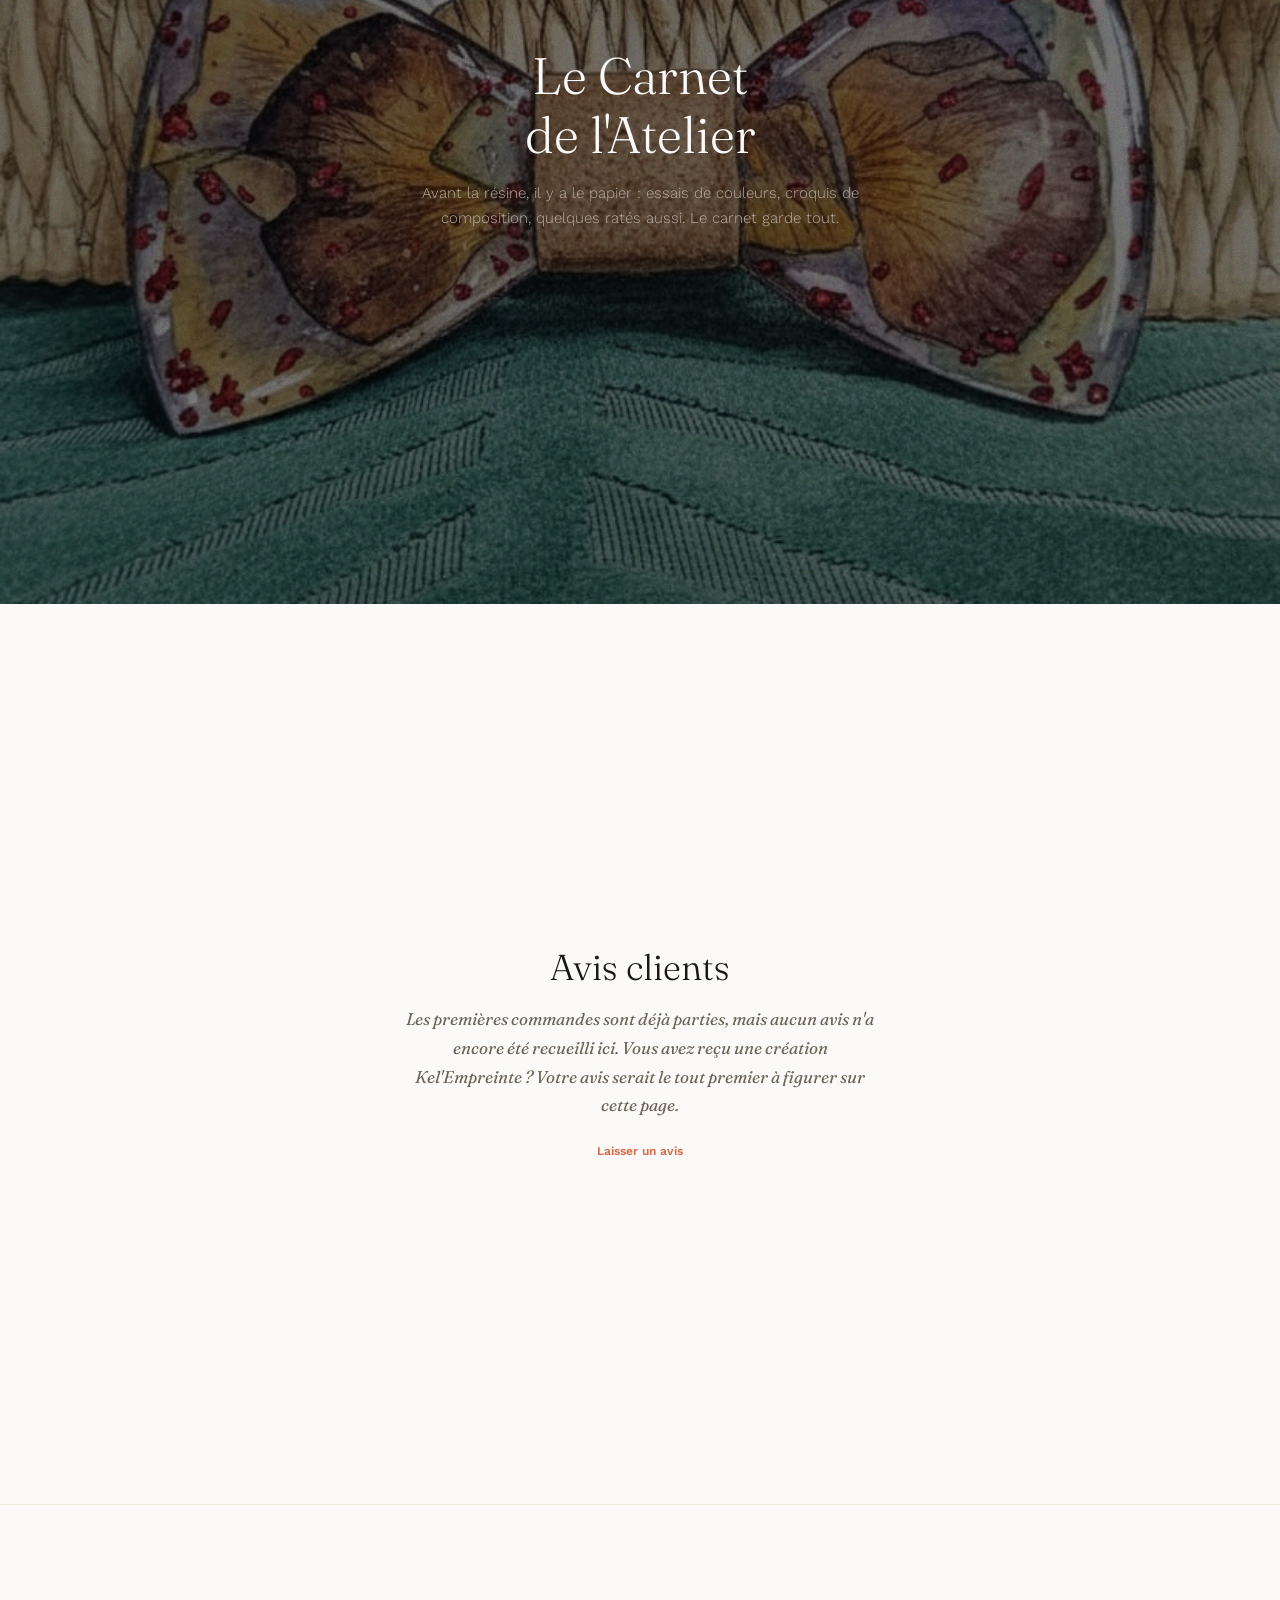
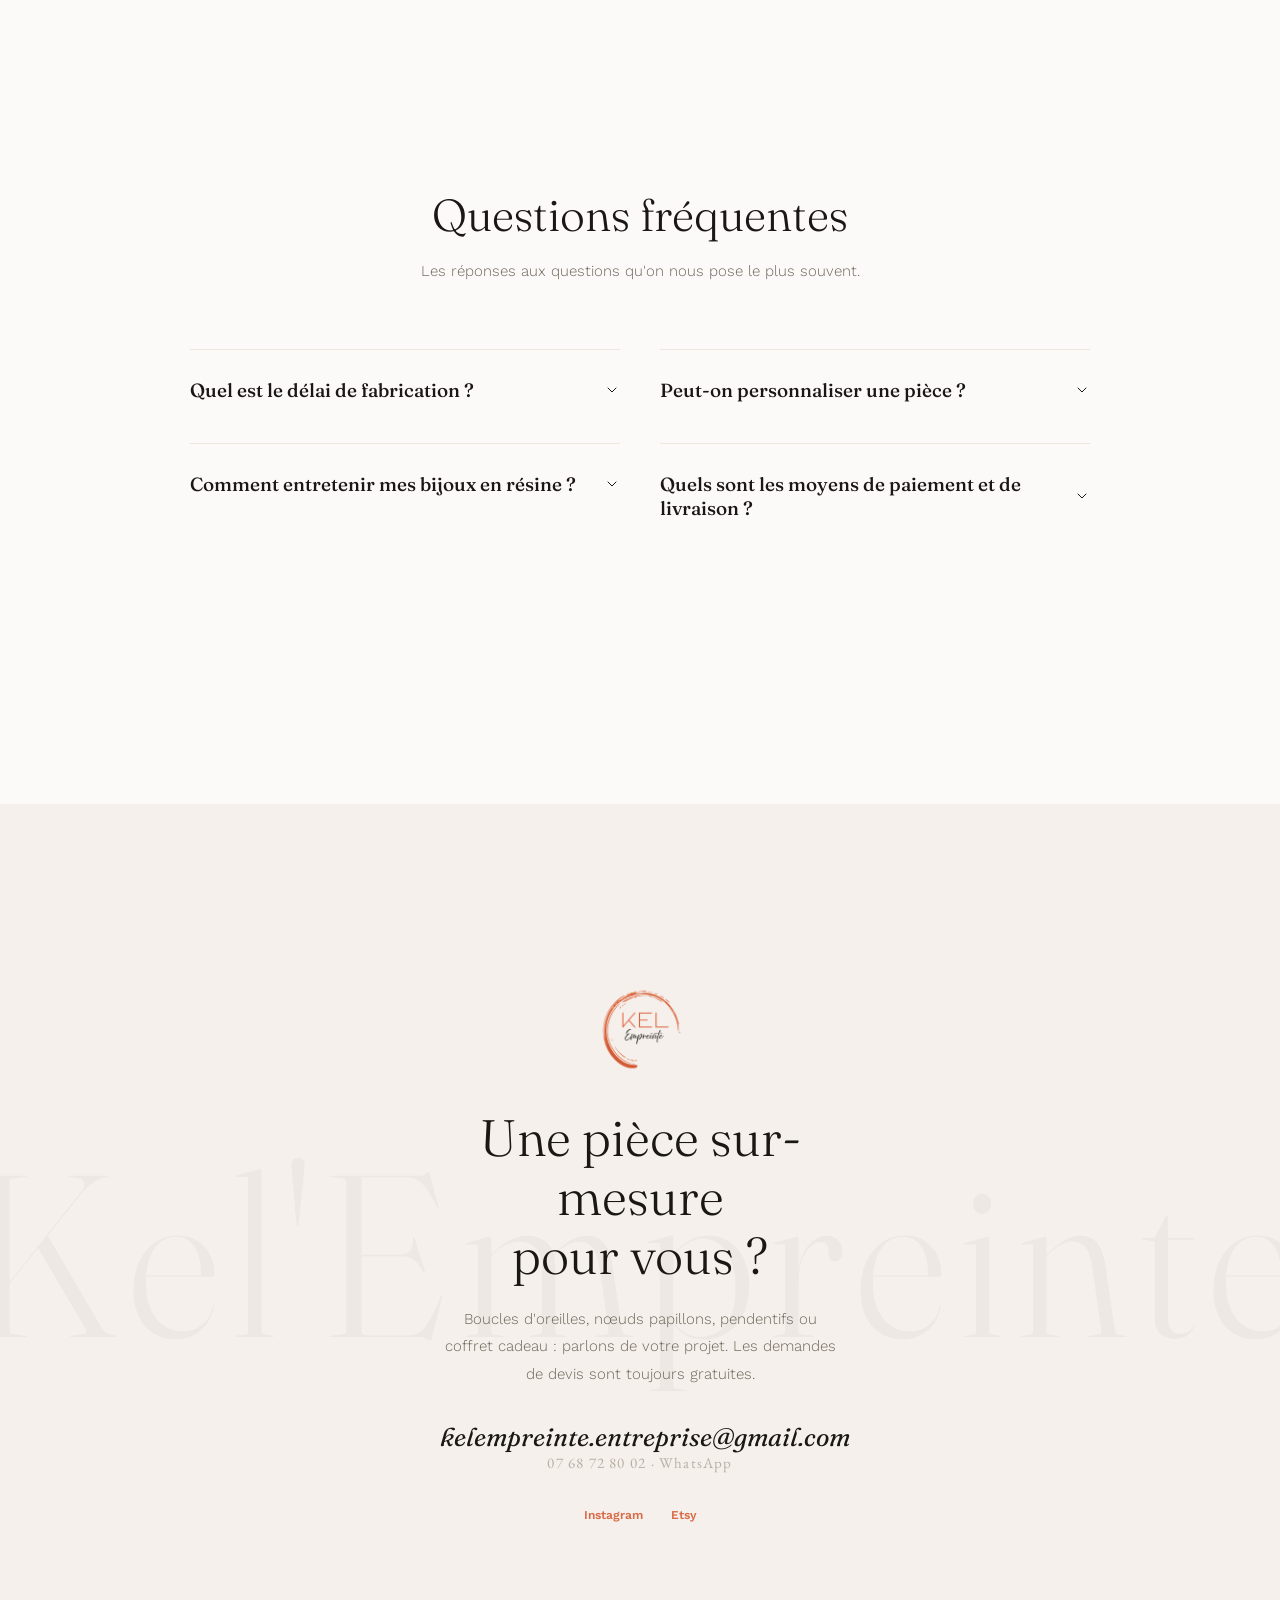
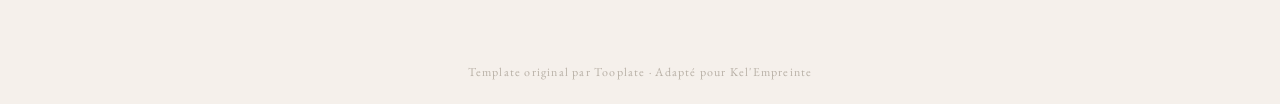
==== commit 60f4c541: "feat(contact): link the Etsy label to the shop The "Etsy" mention in the contact section was inherit" ====
--- a/index.html
+++ b/index.html
@@ -444,7 +444,7 @@
       <div class="signature-phone"><a href="tel:+33768728002">07 68 72 80 02</a> <span aria-hidden="true">·</span> <a href="https://wa.me/33768728002" target="_blank" rel="noopener noreferrer">WhatsApp</a></div>
       <div class="signature-links">
         <a href="https://www.instagram.com/keldesign.entreprise/" class="cta-link" target="_blank" rel="noopener noreferrer">Instagram</a>
-        <a class="cta-link cta-link--disabled" aria-disabled="true" title="Bientôt disponible">Etsy</a>
+        <a href="https://www.etsy.com/fr/shop/KelEmpreinte" class="cta-link" target="_blank" rel="noopener noreferrer">Etsy</a>
       </div>
     </div>
     <div class="signature-footer">
--- a/tooplate-ivory-style.css
+++ b/tooplate-ivory-style.css
@@ -175,16 +175,6 @@
 .cta-link--light { color: var(--oat); }
 .cta-link--light::after { background: var(--oat); }
 
-.cta-link--disabled {
-  opacity: 0.5;
-  cursor: default;
-}
-
-.cta-link--disabled:hover::after {
-  width: 0;
-  left: 0;
-}
-
 /* ═══════════════════════════════════════════════
    SECTION LAYOUT (scroll classique)
    ═══════════════════════════════════════════════ */
@@ -1360,6 +1350,16 @@
 
 .mobile-nav.open { display: flex; }
 
+/* Sortir <body> du flux réduit le document à la fenêtre : plus rien à faire
+   défiler, y compris sur iOS Safari qui ignore overflow: hidden au toucher.
+   Le décalage `top` est posé en JS pour conserver la position visuelle. */
+body.is-scroll-locked {
+  position: fixed;
+  left: 0;
+  right: 0;
+  width: 100%;
+}
+
 .mobile-nav a {
   font-family: 'Fraunces', serif;
   font-optical-sizing: auto;
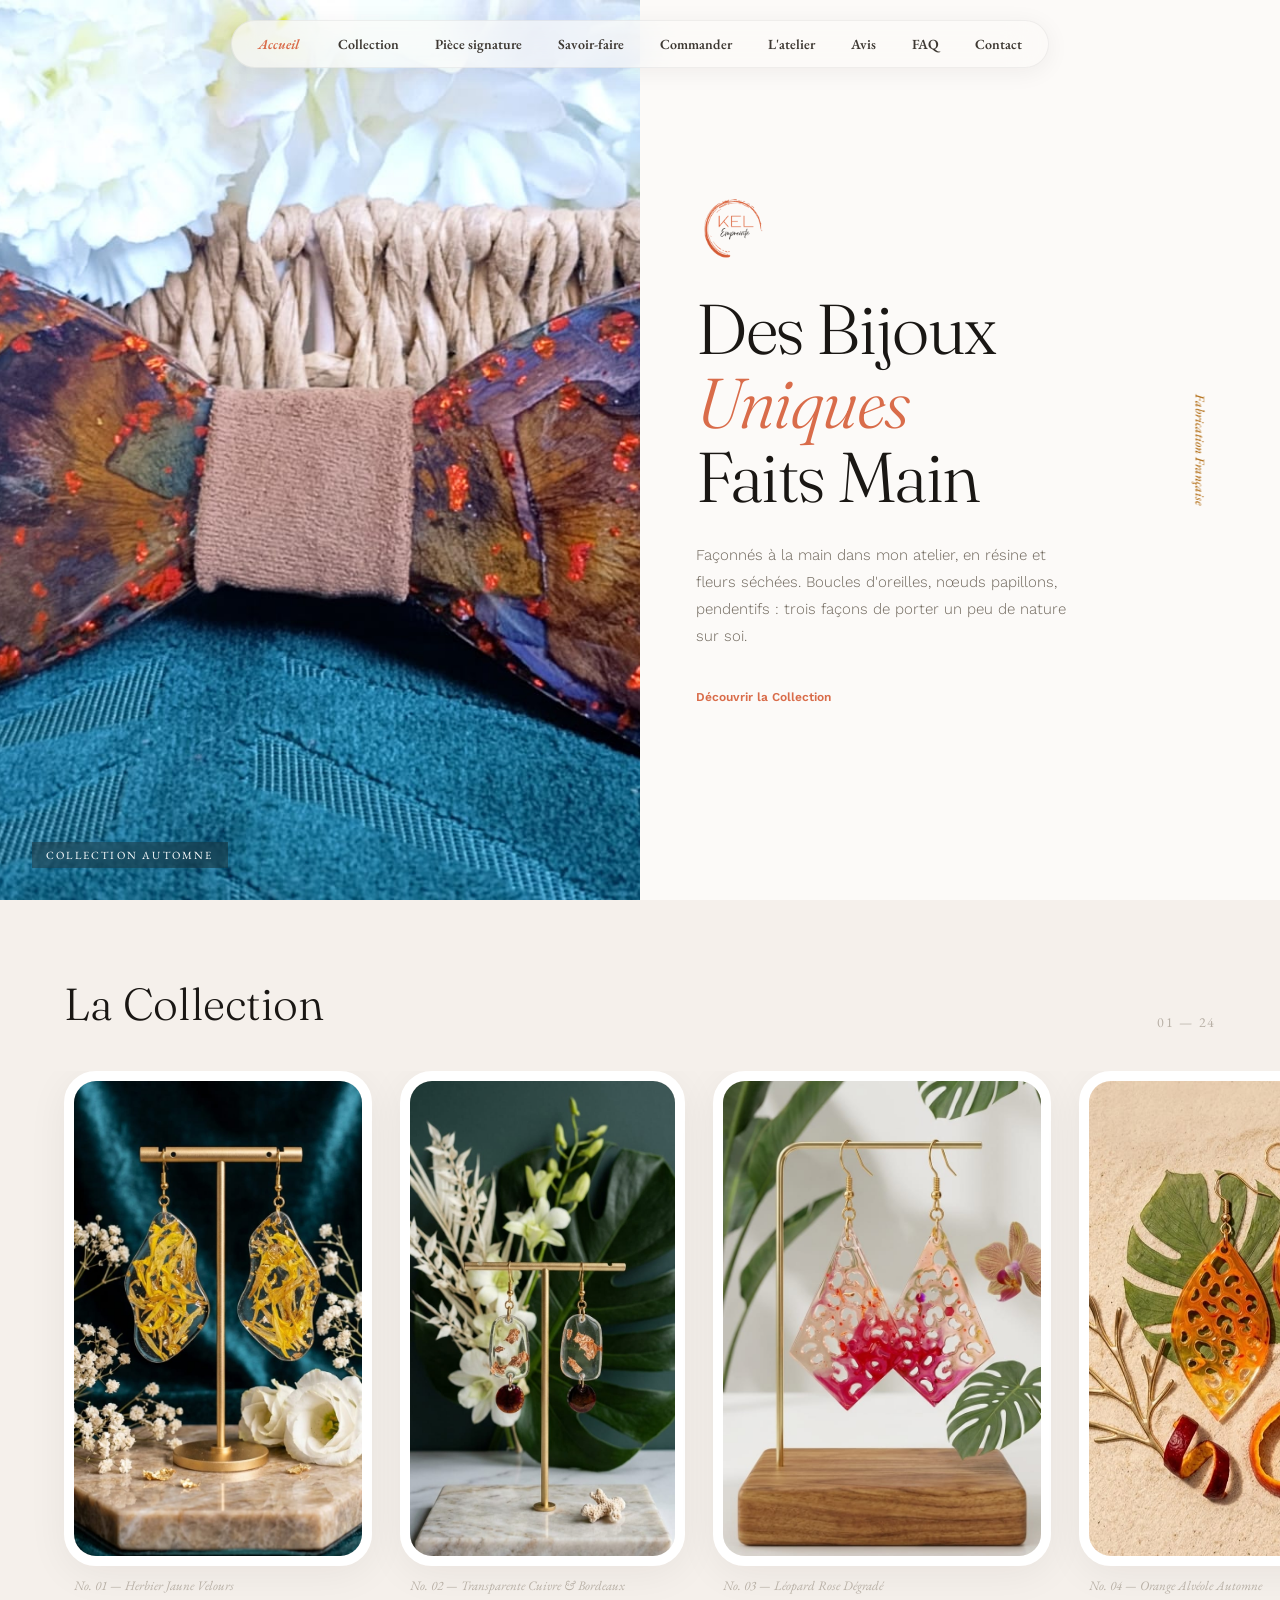
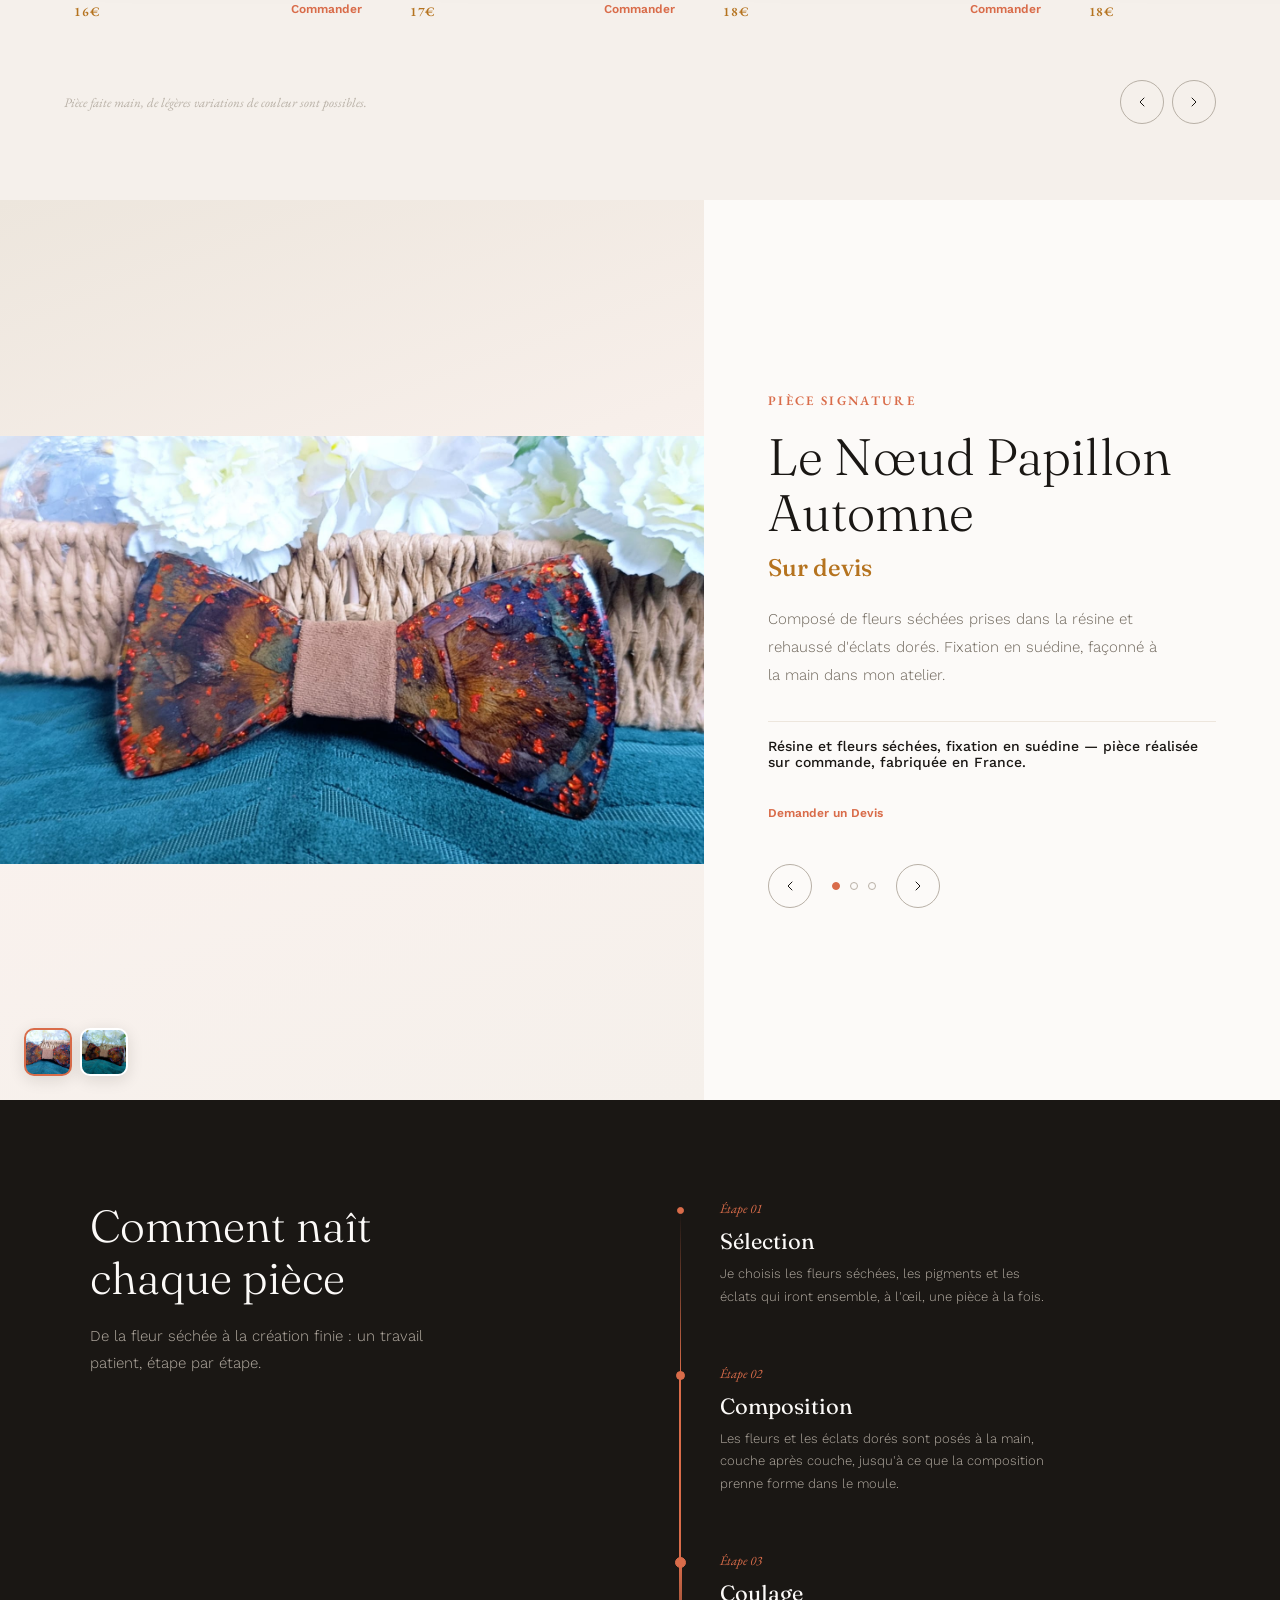
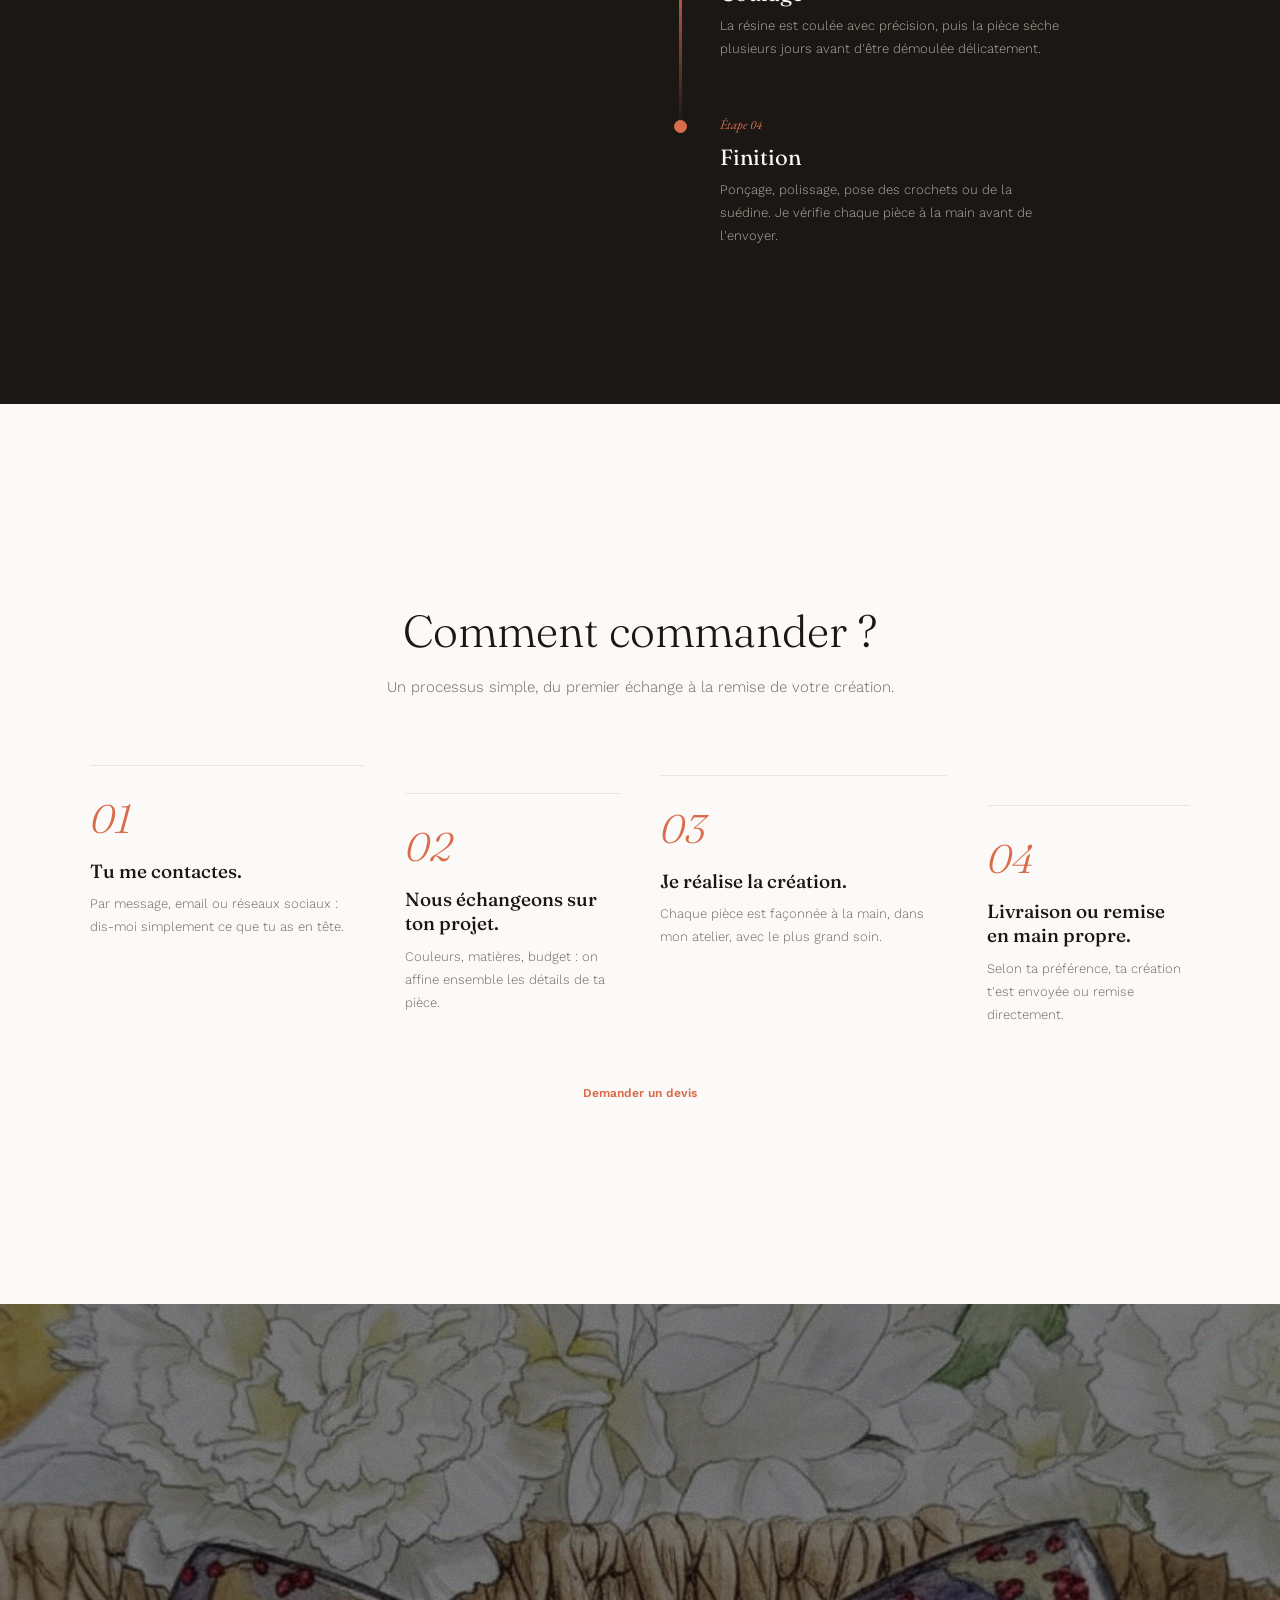
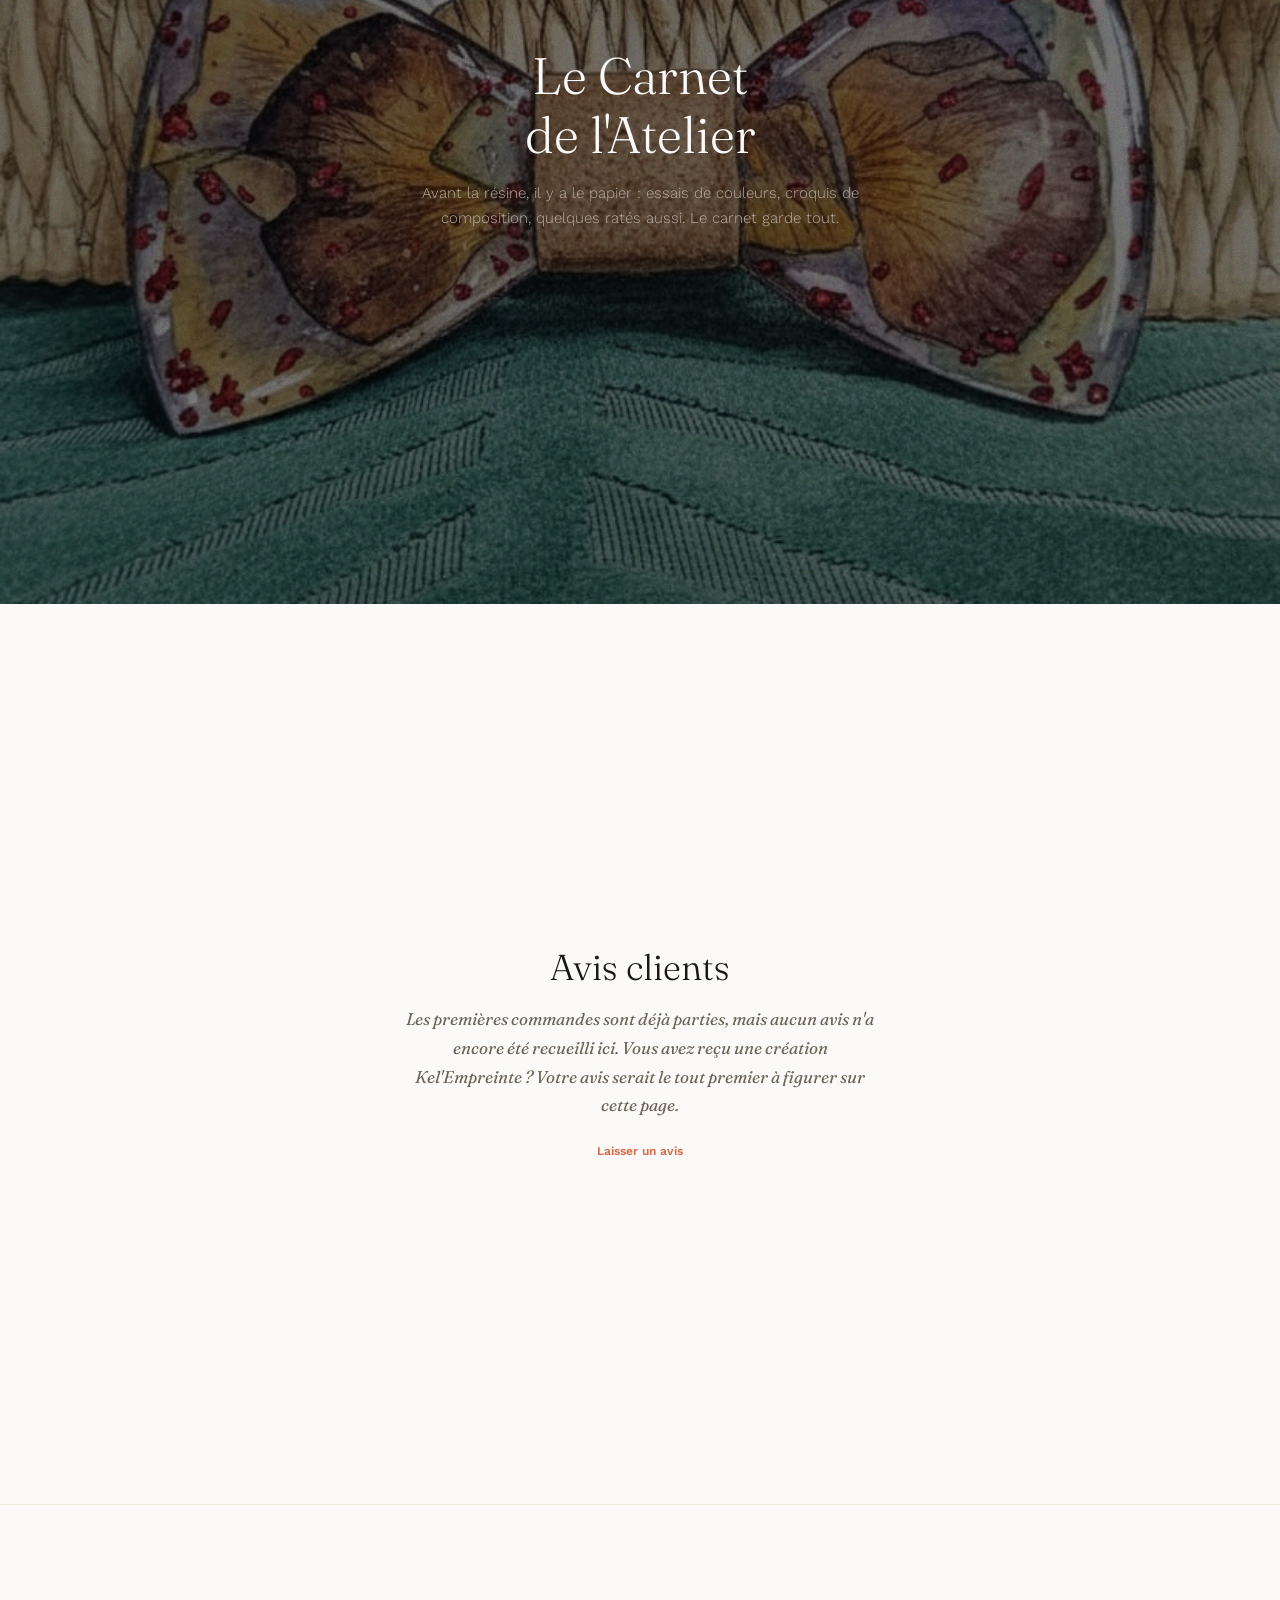
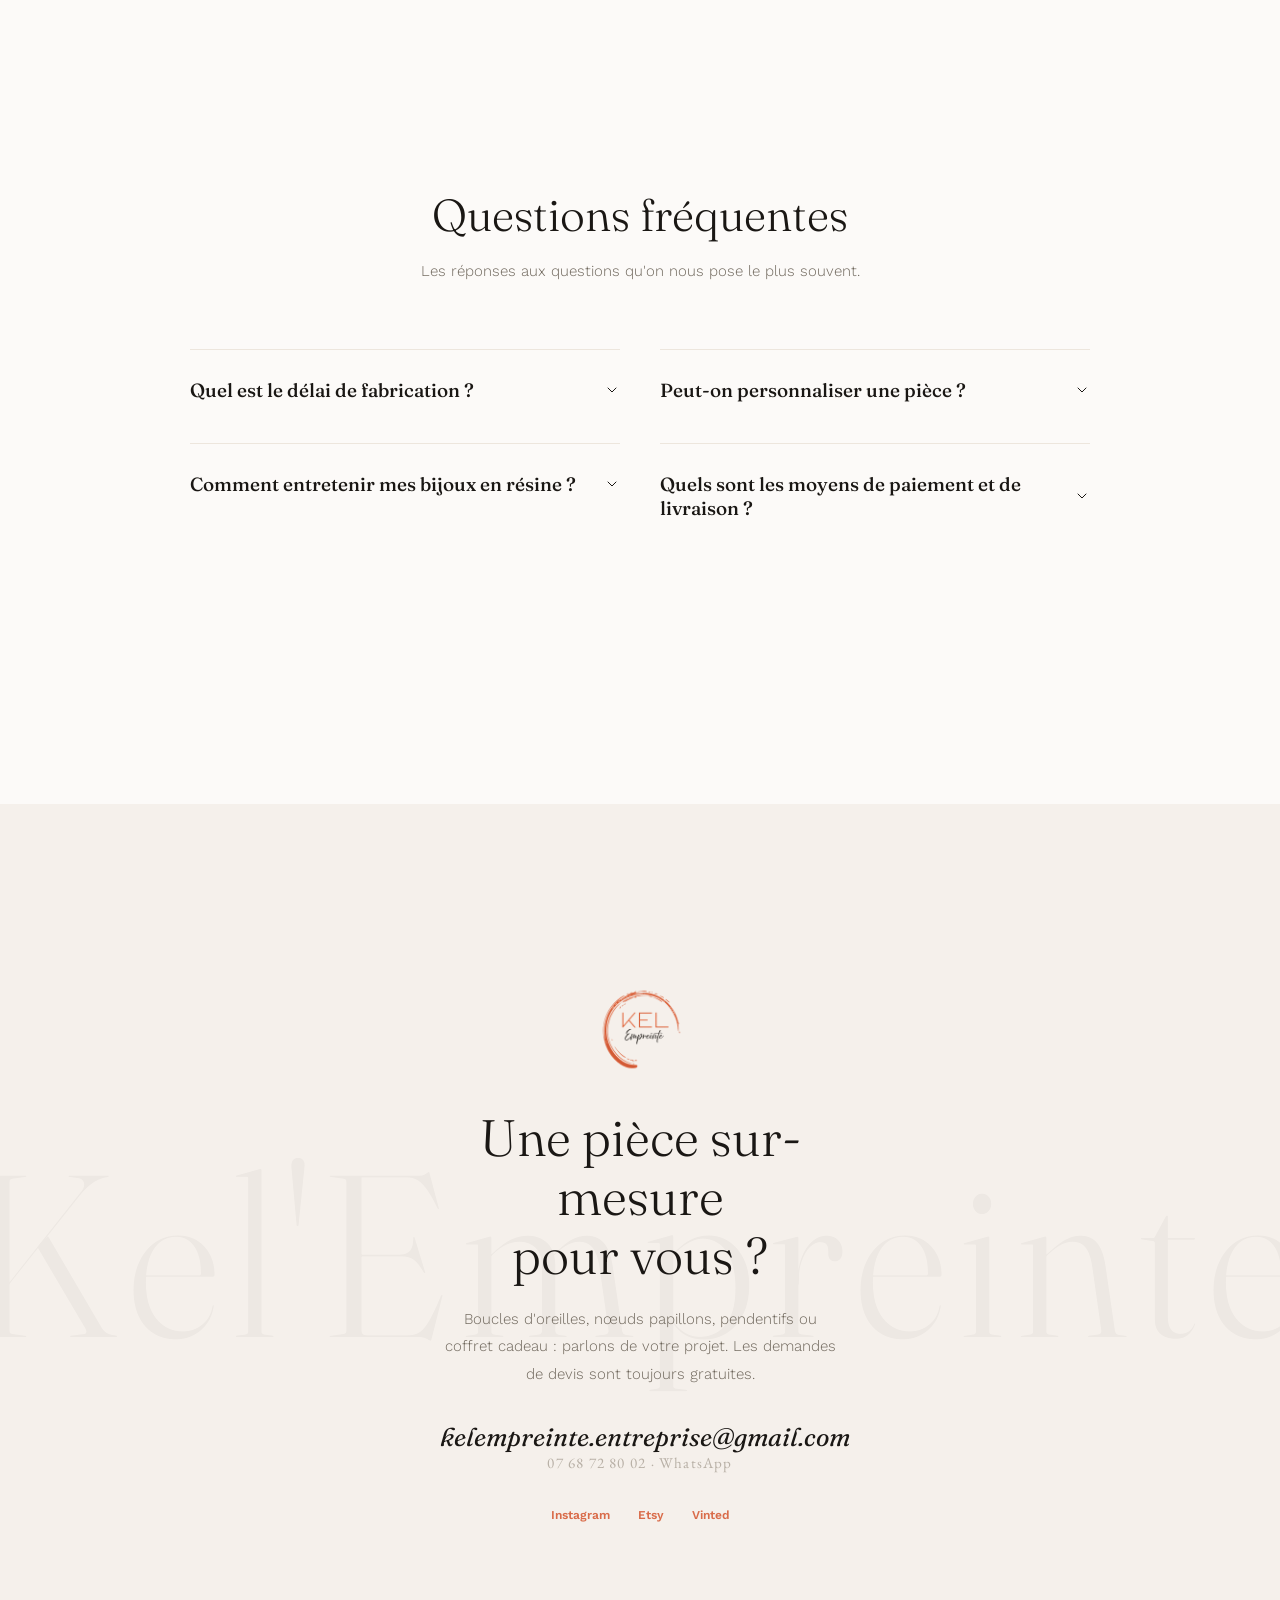
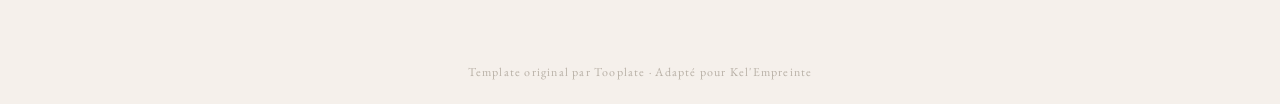
==== commit 3b80814a: "feat(contact): add a link to the Vinted Pro profile The brand sells on Vinted Pro as a secondary cha" ====
--- a/index.html
+++ b/index.html
@@ -442,9 +442,11 @@
       <p class="signature-text">Boucles d'oreilles, nœuds papillons, pendentifs ou coffret cadeau : parlons de votre projet. Les demandes de devis sont toujours gratuites.</p>
       <a href="mailto:kelempreinte.entreprise@gmail.com" class="signature-email">kelempreinte.entreprise@gmail.com</a>
       <div class="signature-phone"><a href="tel:+33768728002">07 68 72 80 02</a> <span aria-hidden="true">·</span> <a href="https://wa.me/33768728002" target="_blank" rel="noopener noreferrer">WhatsApp</a></div>
+      <!-- Liens boutiques : c'est ici qu'on modifie les URL si un pseudo change (migration vers data/site.json prévue) -->
       <div class="signature-links">
         <a href="https://www.instagram.com/keldesign.entreprise/" class="cta-link" target="_blank" rel="noopener noreferrer">Instagram</a>
         <a href="https://www.etsy.com/fr/shop/KelEmpreinte" class="cta-link" target="_blank" rel="noopener noreferrer">Etsy</a>
+        <a href="https://www.vinted.fr/member/3126469430-kelempreinte" class="cta-link" target="_blank" rel="noopener noreferrer">Vinted</a>
       </div>
     </div>
     <div class="signature-footer">
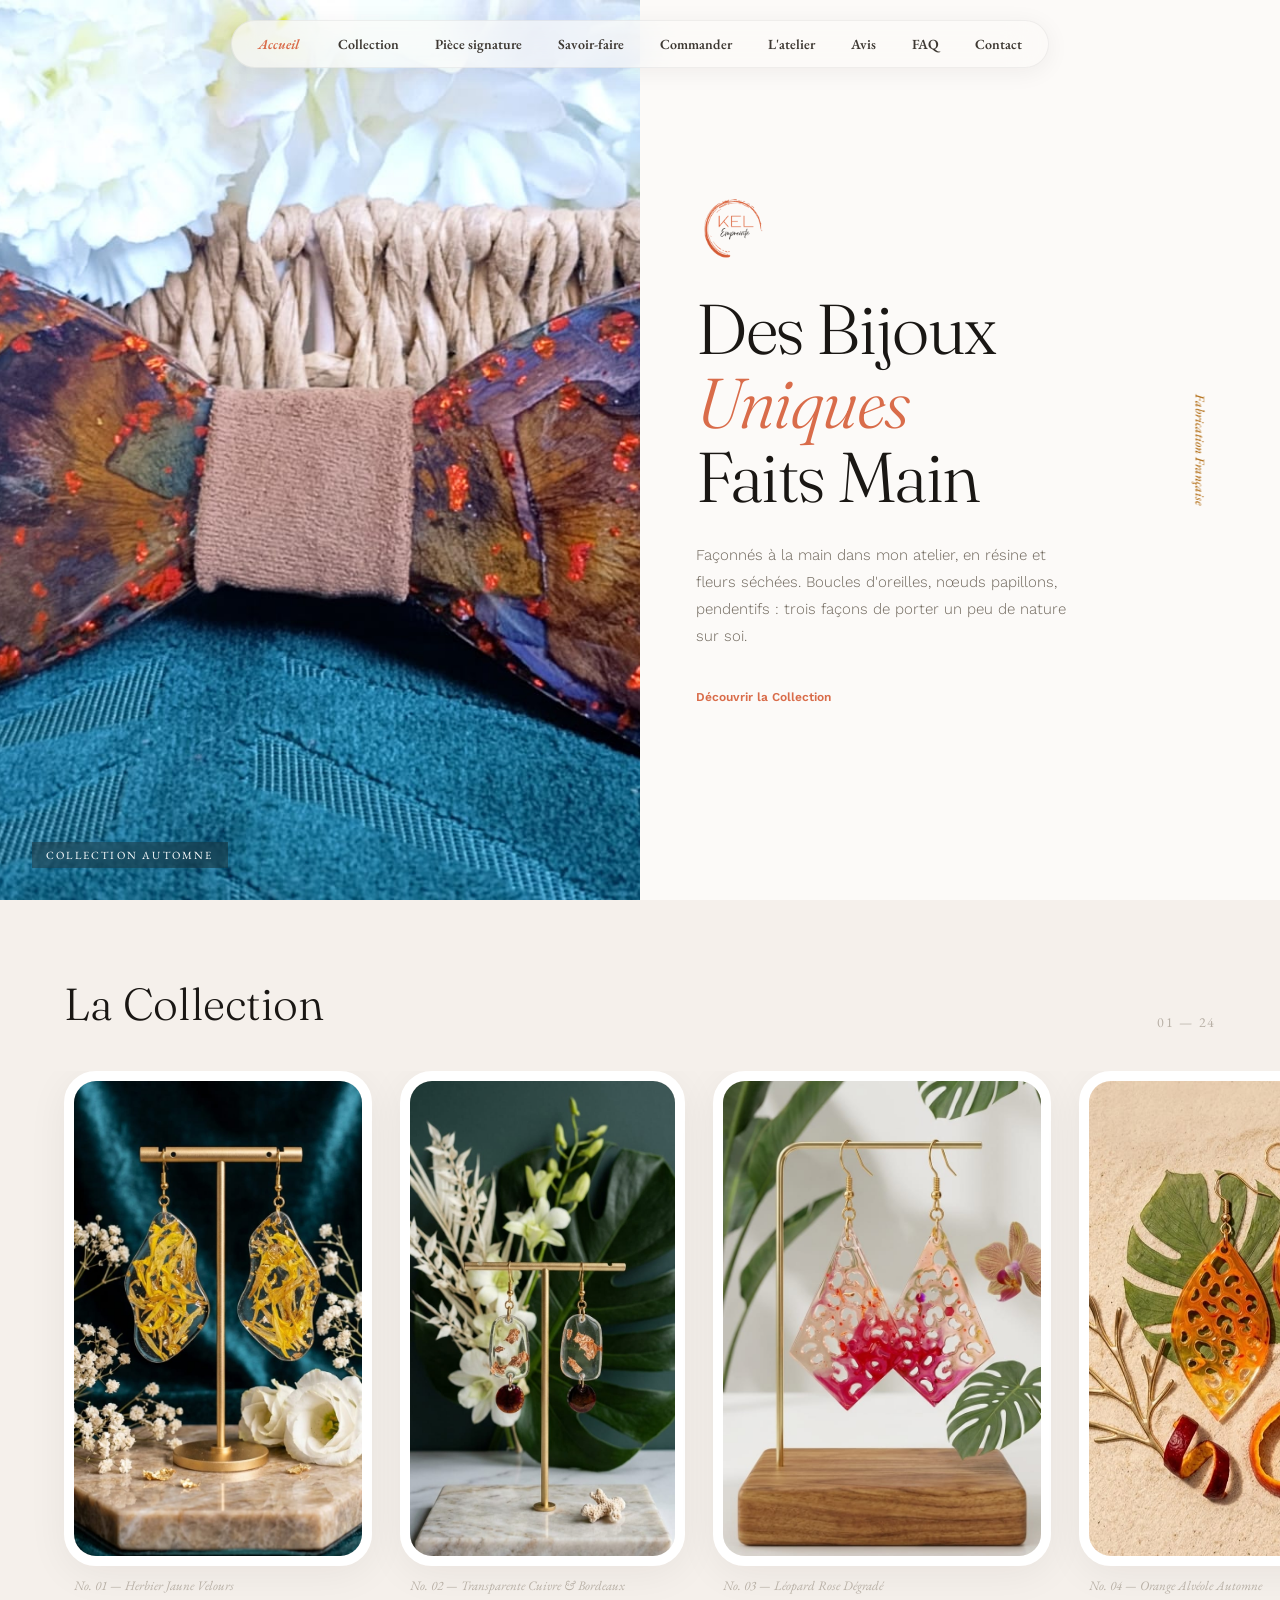
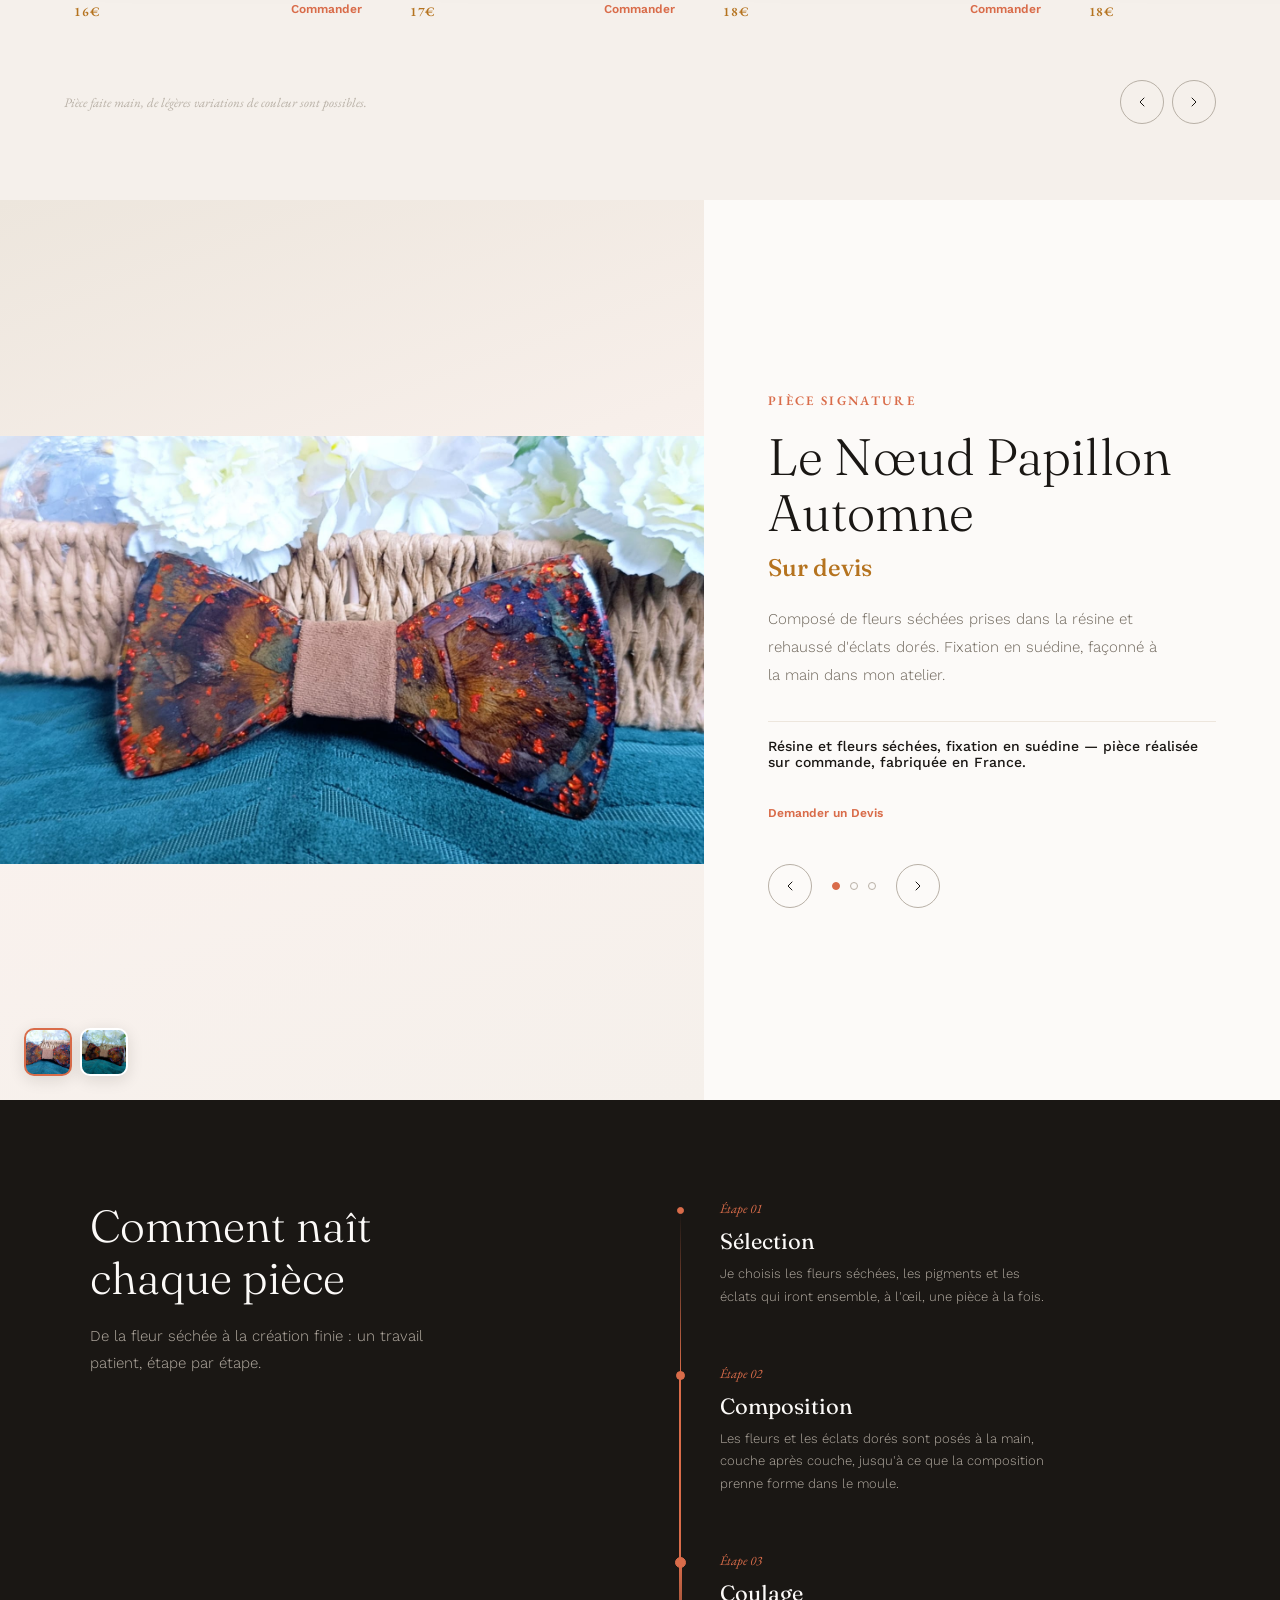
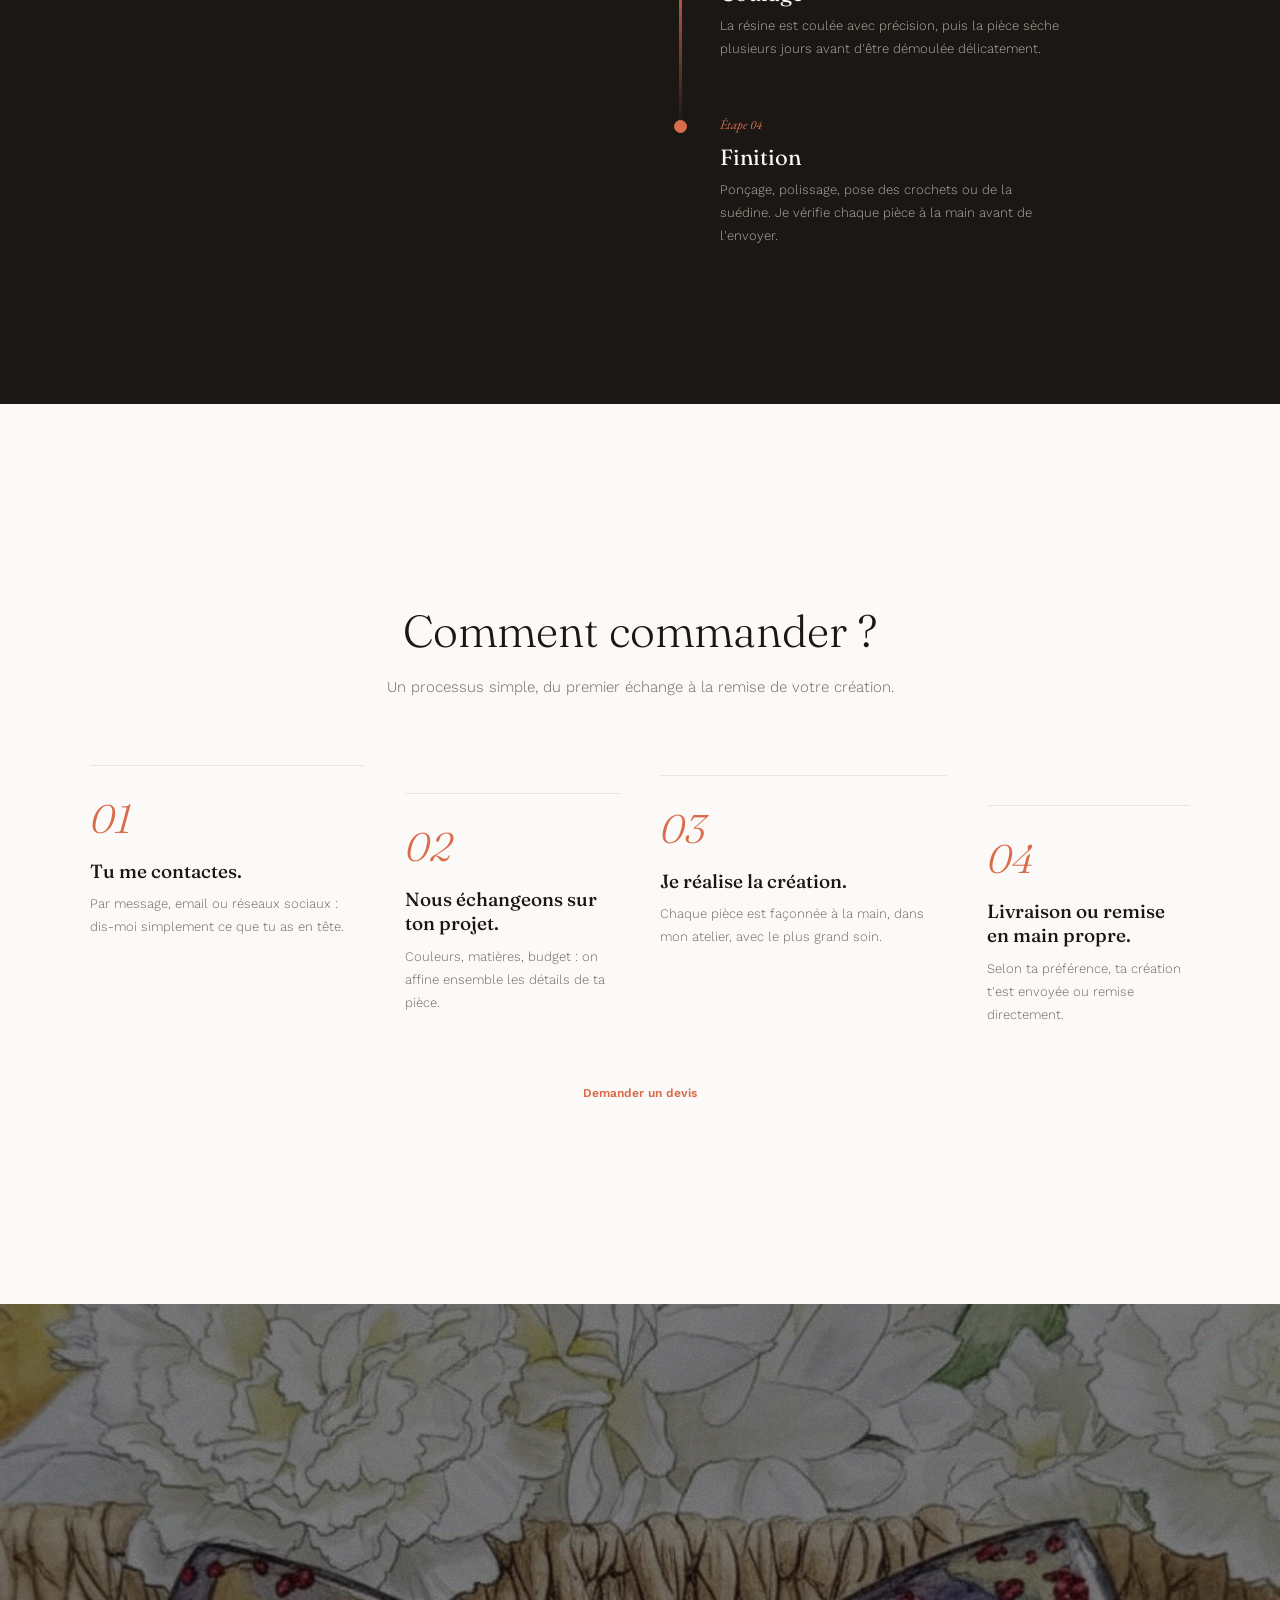
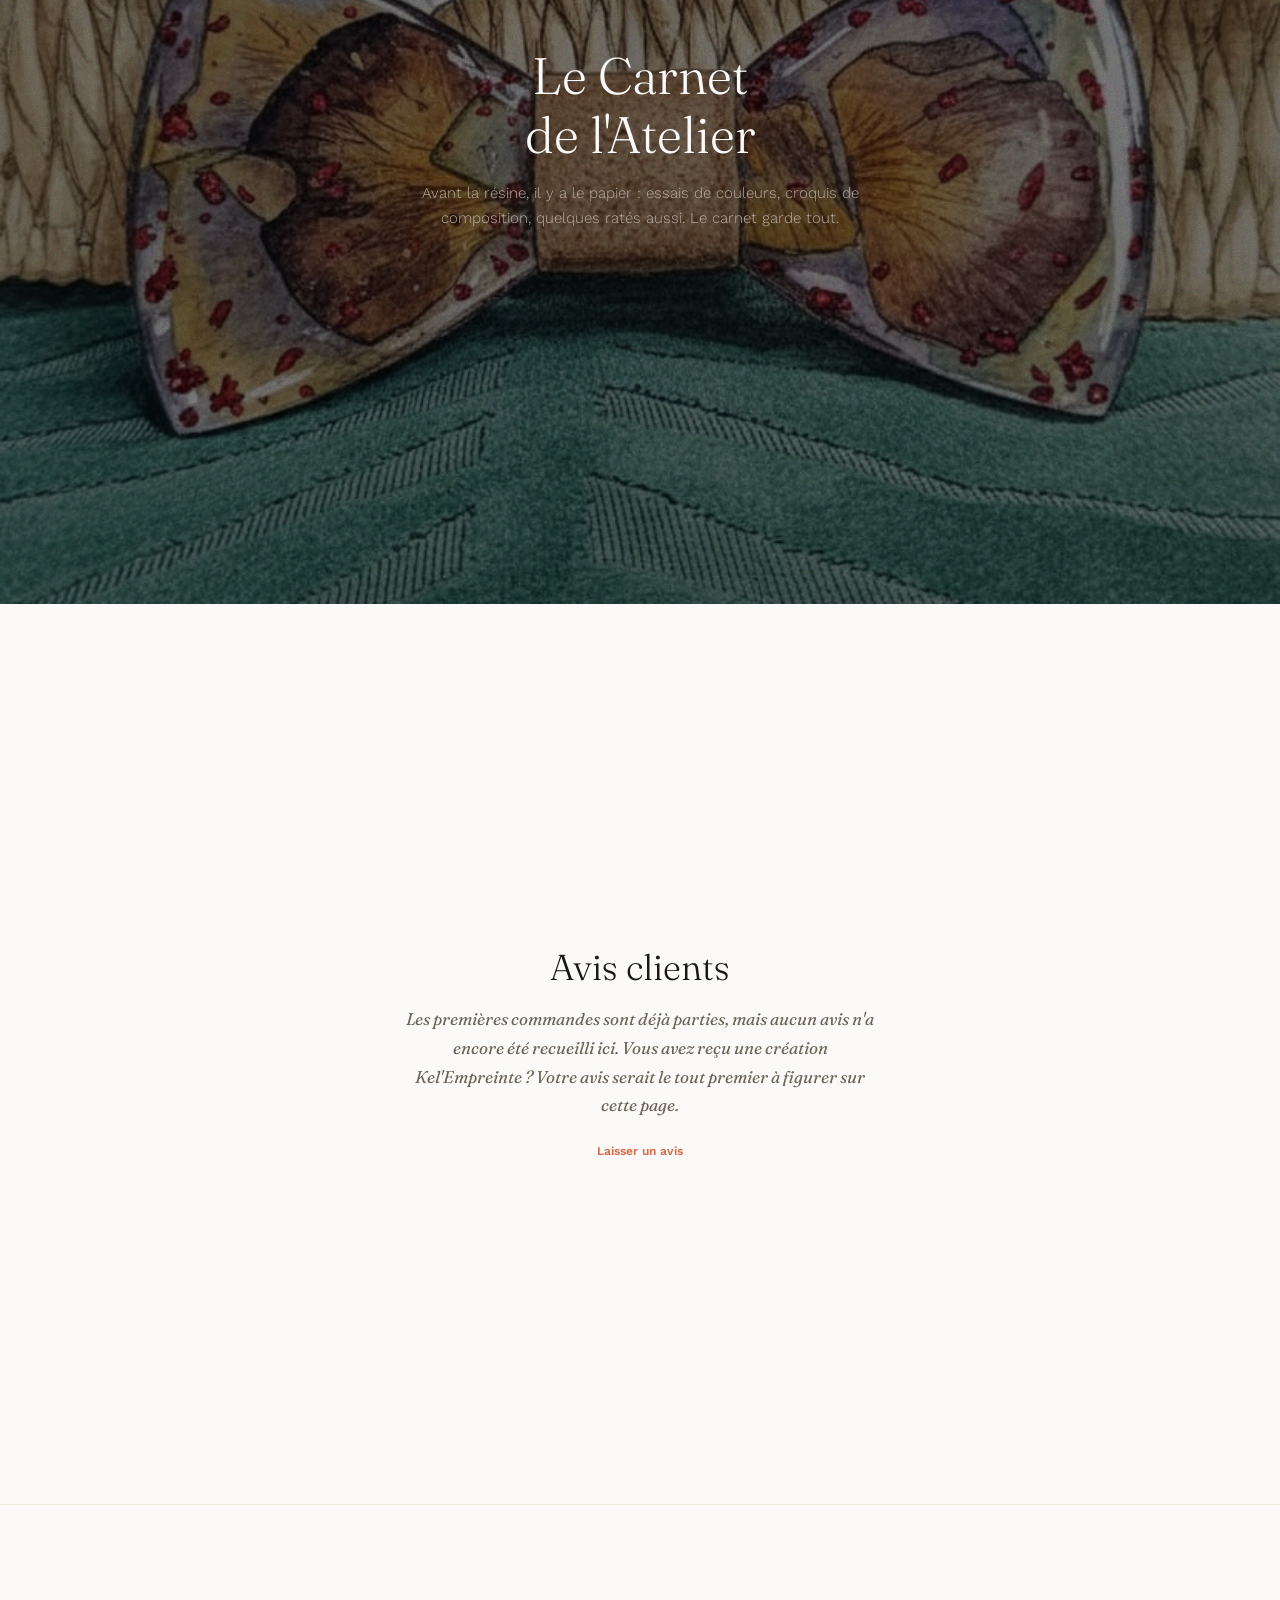
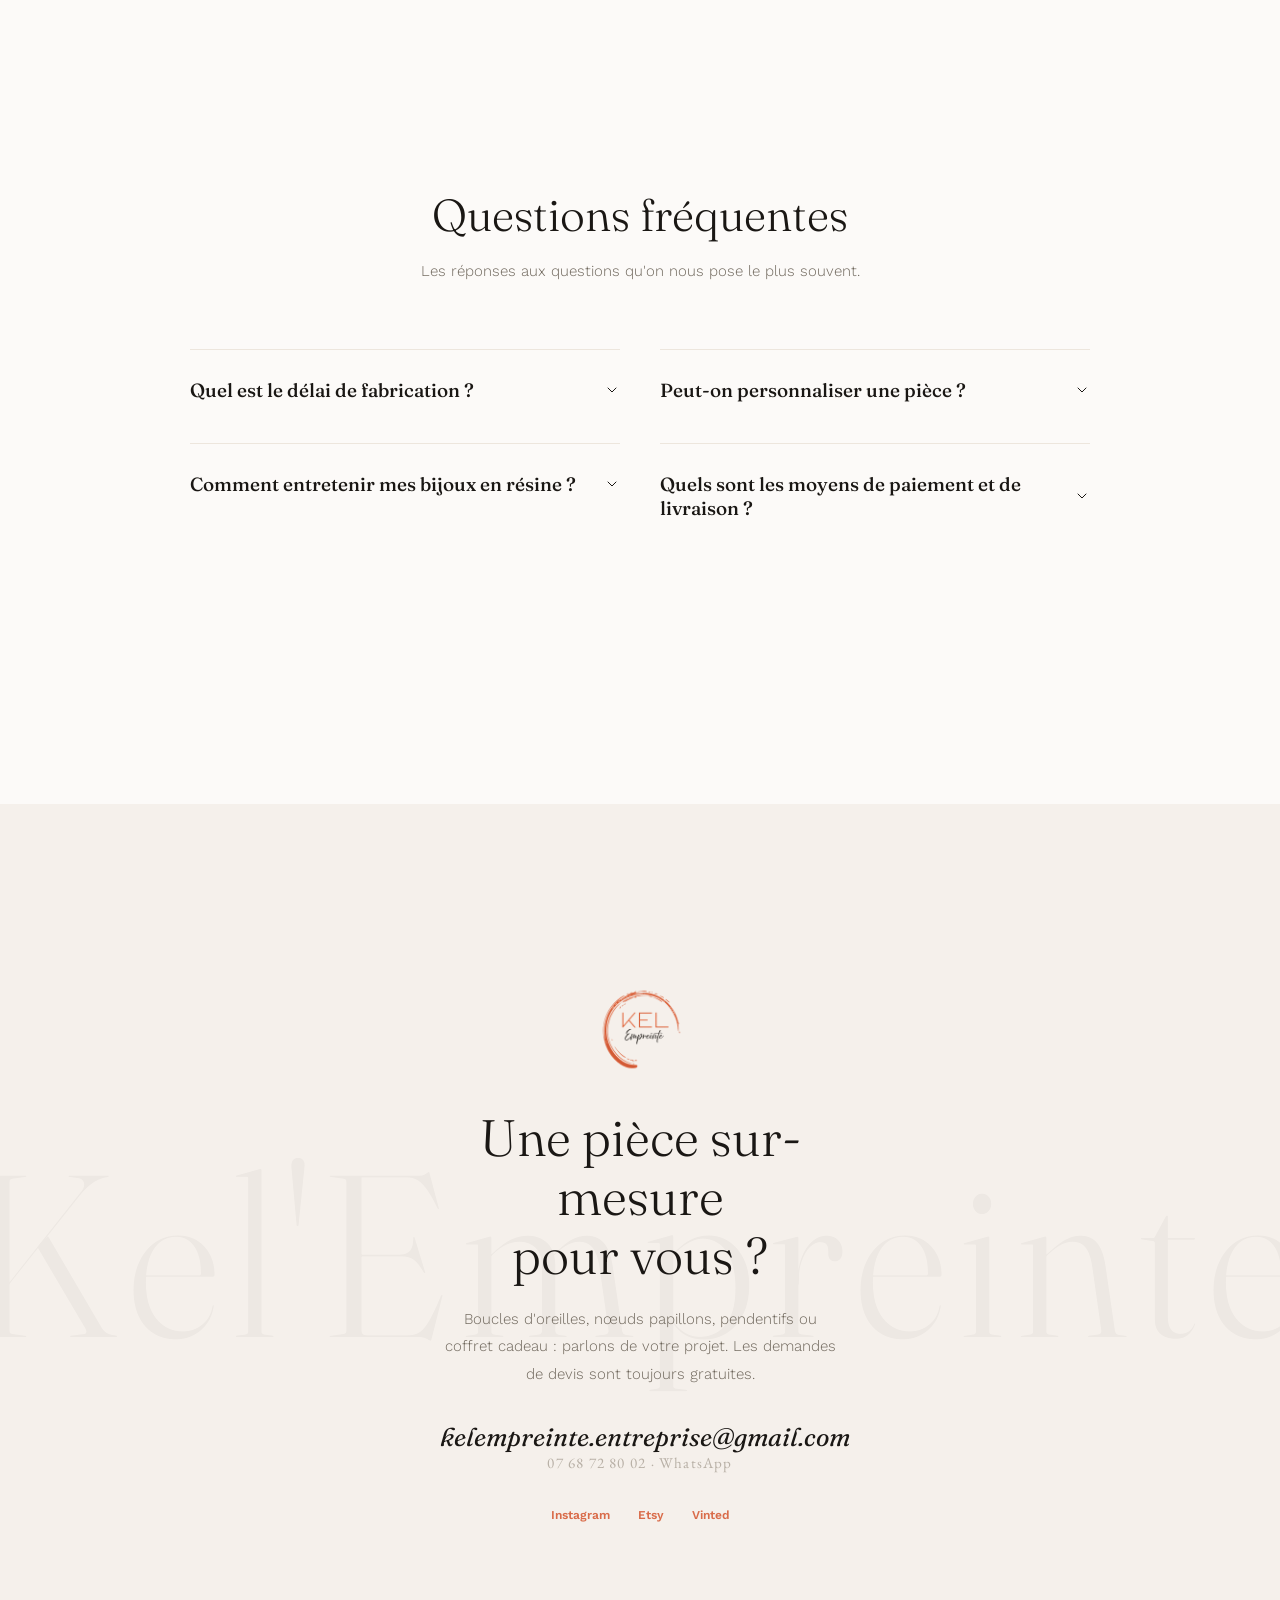
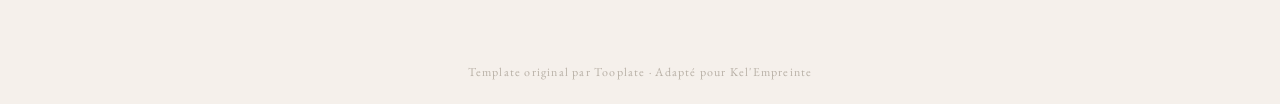
==== commit a1e23c9b: "fix(branding): point the Instagram link to the renamed account The rebranding left the Instagram han" ====
--- a/index.html
+++ b/index.html
@@ -444,7 +444,7 @@
       <div class="signature-phone"><a href="tel:+33768728002">07 68 72 80 02</a> <span aria-hidden="true">·</span> <a href="https://wa.me/33768728002" target="_blank" rel="noopener noreferrer">WhatsApp</a></div>
       <!-- Liens boutiques : c'est ici qu'on modifie les URL si un pseudo change (migration vers data/site.json prévue) -->
       <div class="signature-links">
-        <a href="https://www.instagram.com/keldesign.entreprise/" class="cta-link" target="_blank" rel="noopener noreferrer">Instagram</a>
+        <a href="https://www.instagram.com/kelempreinte/" class="cta-link" target="_blank" rel="noopener noreferrer">Instagram</a>
         <a href="https://www.etsy.com/fr/shop/KelEmpreinte" class="cta-link" target="_blank" rel="noopener noreferrer">Etsy</a>
         <a href="https://www.vinted.fr/member/3126469430-kelempreinte" class="cta-link" target="_blank" rel="noopener noreferrer">Vinted</a>
       </div>
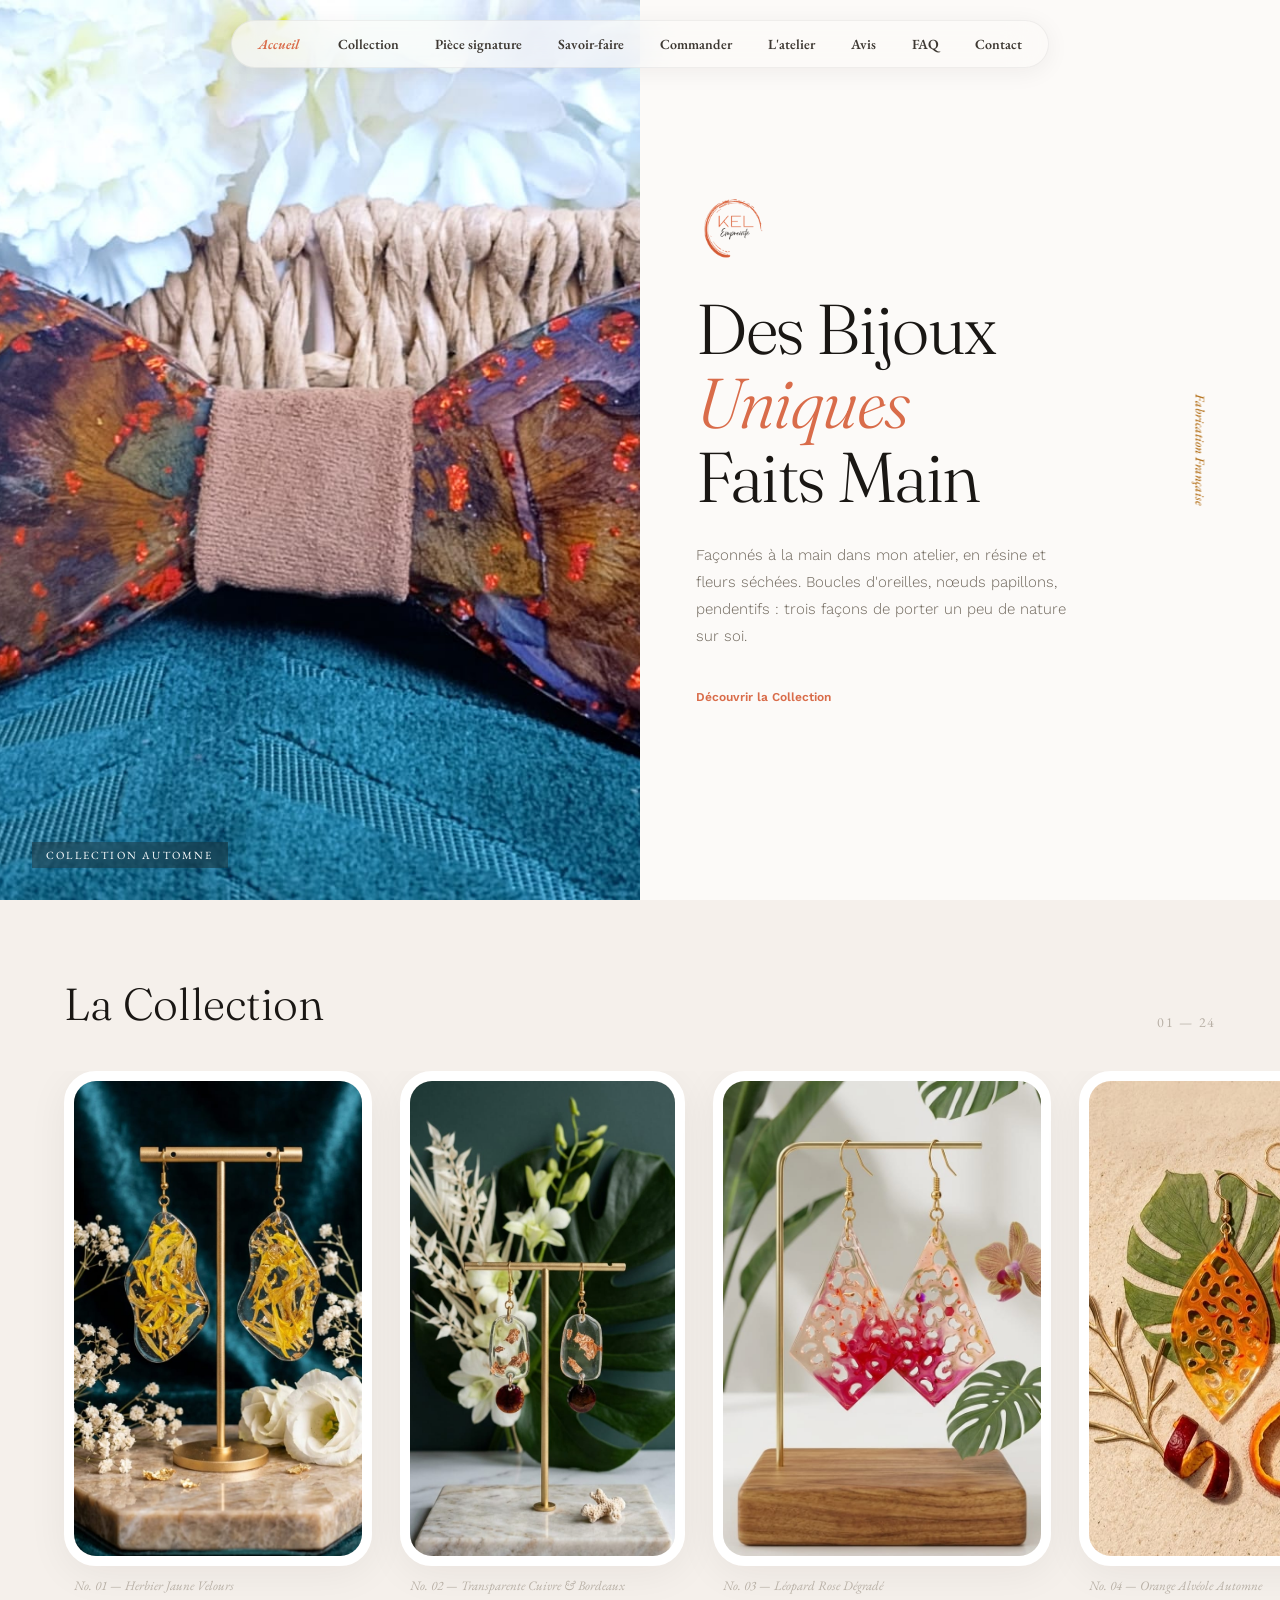
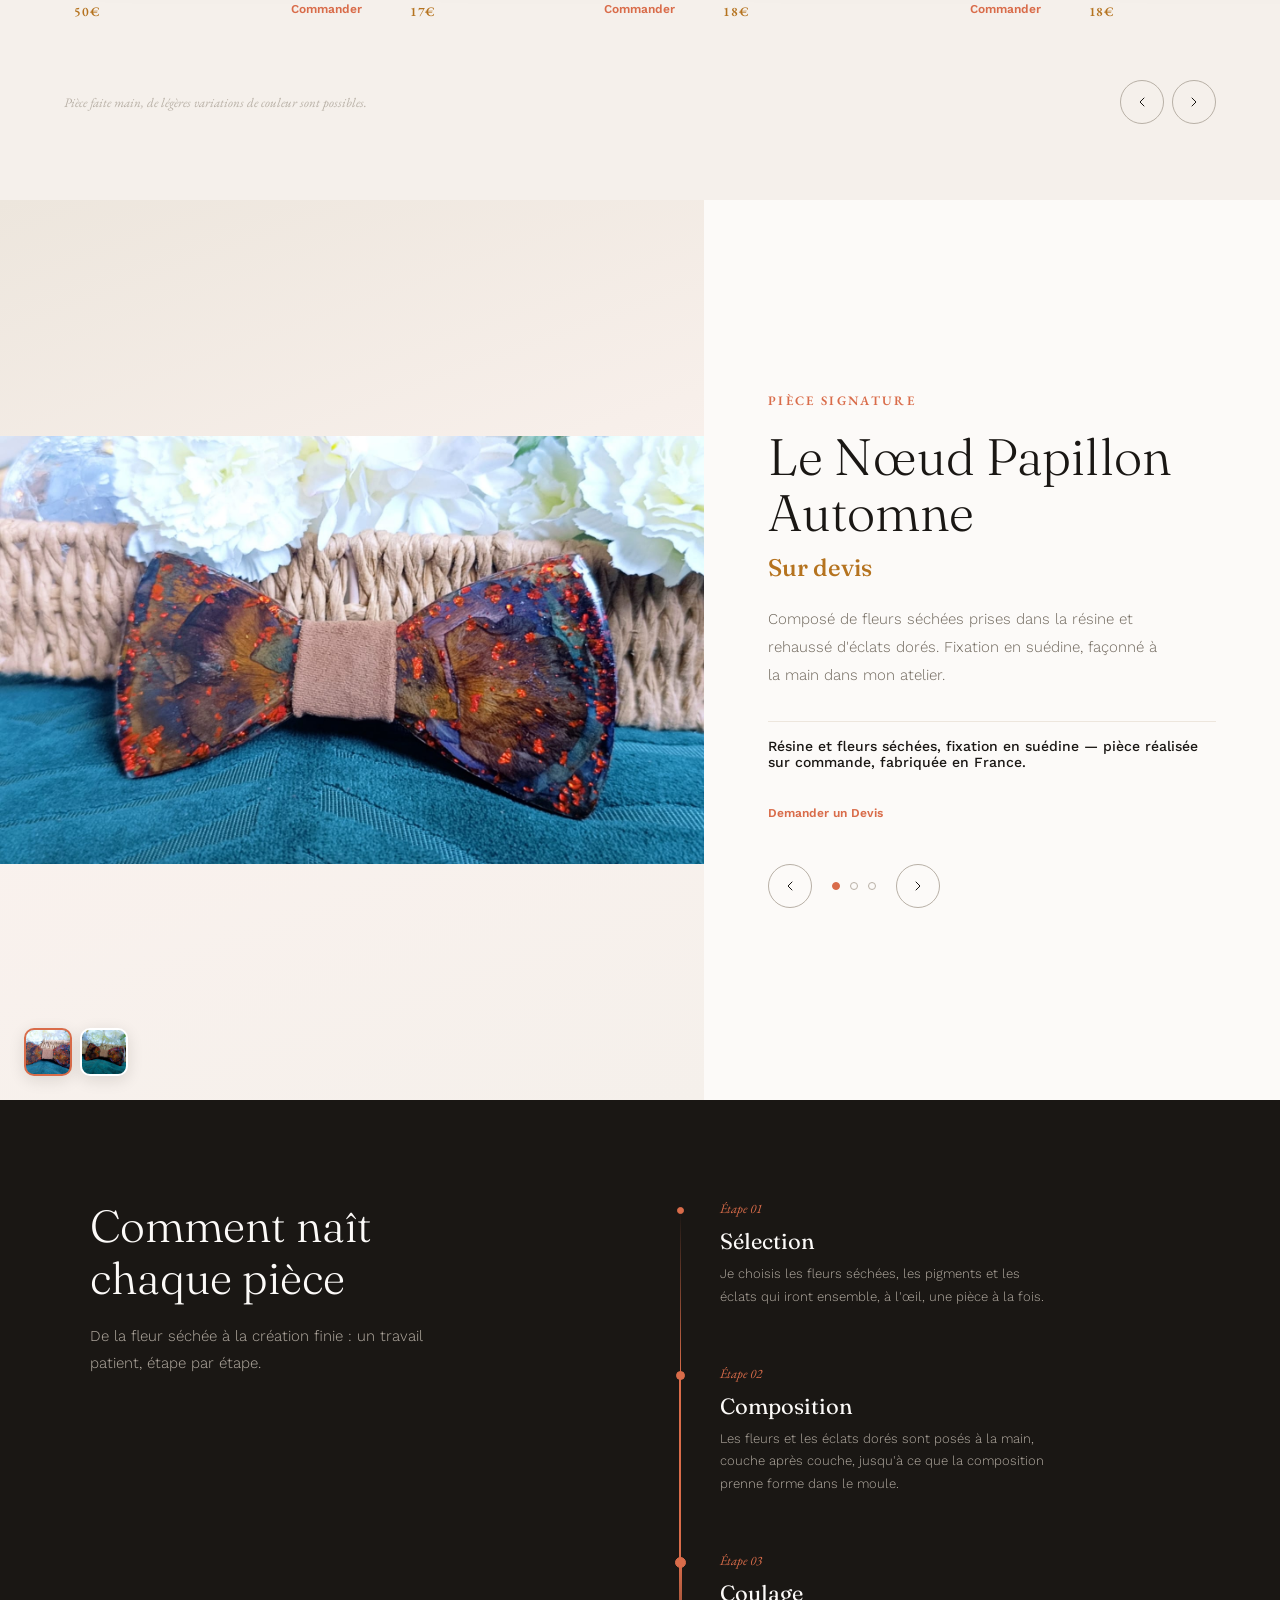
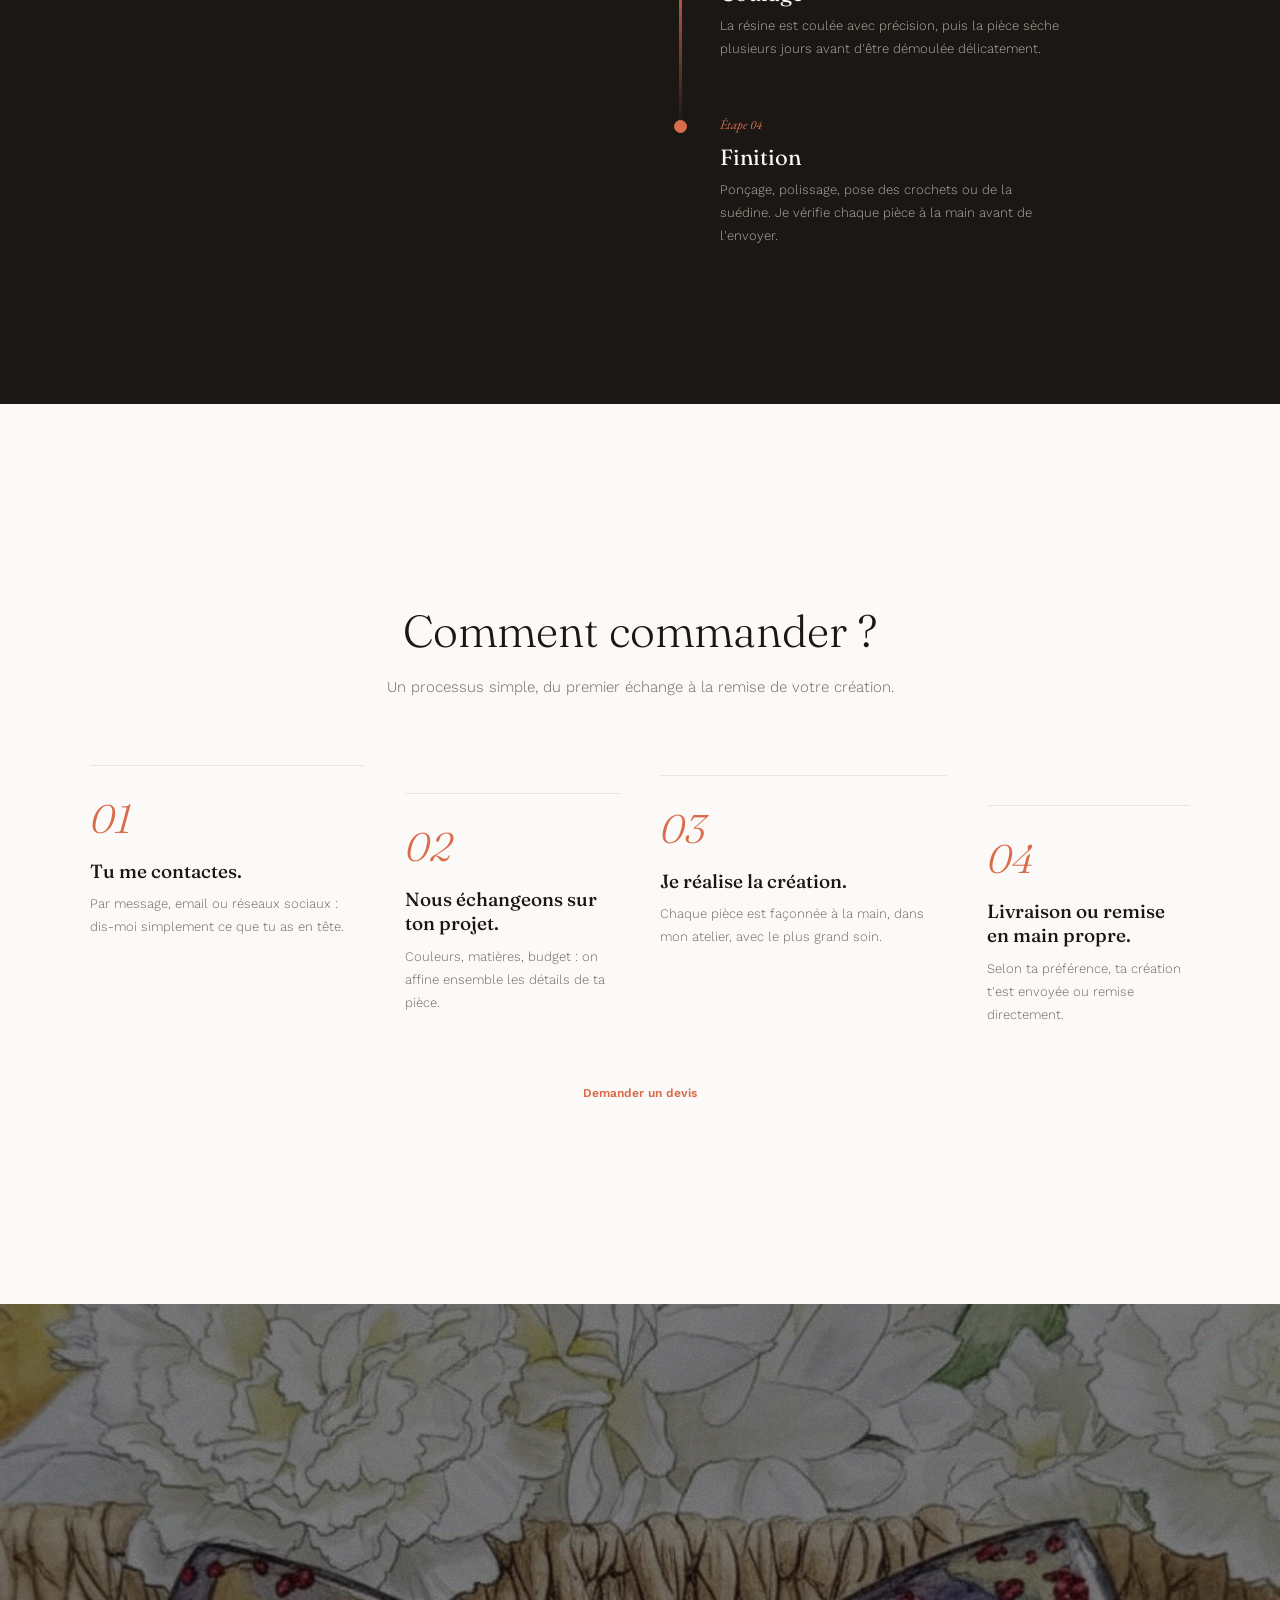
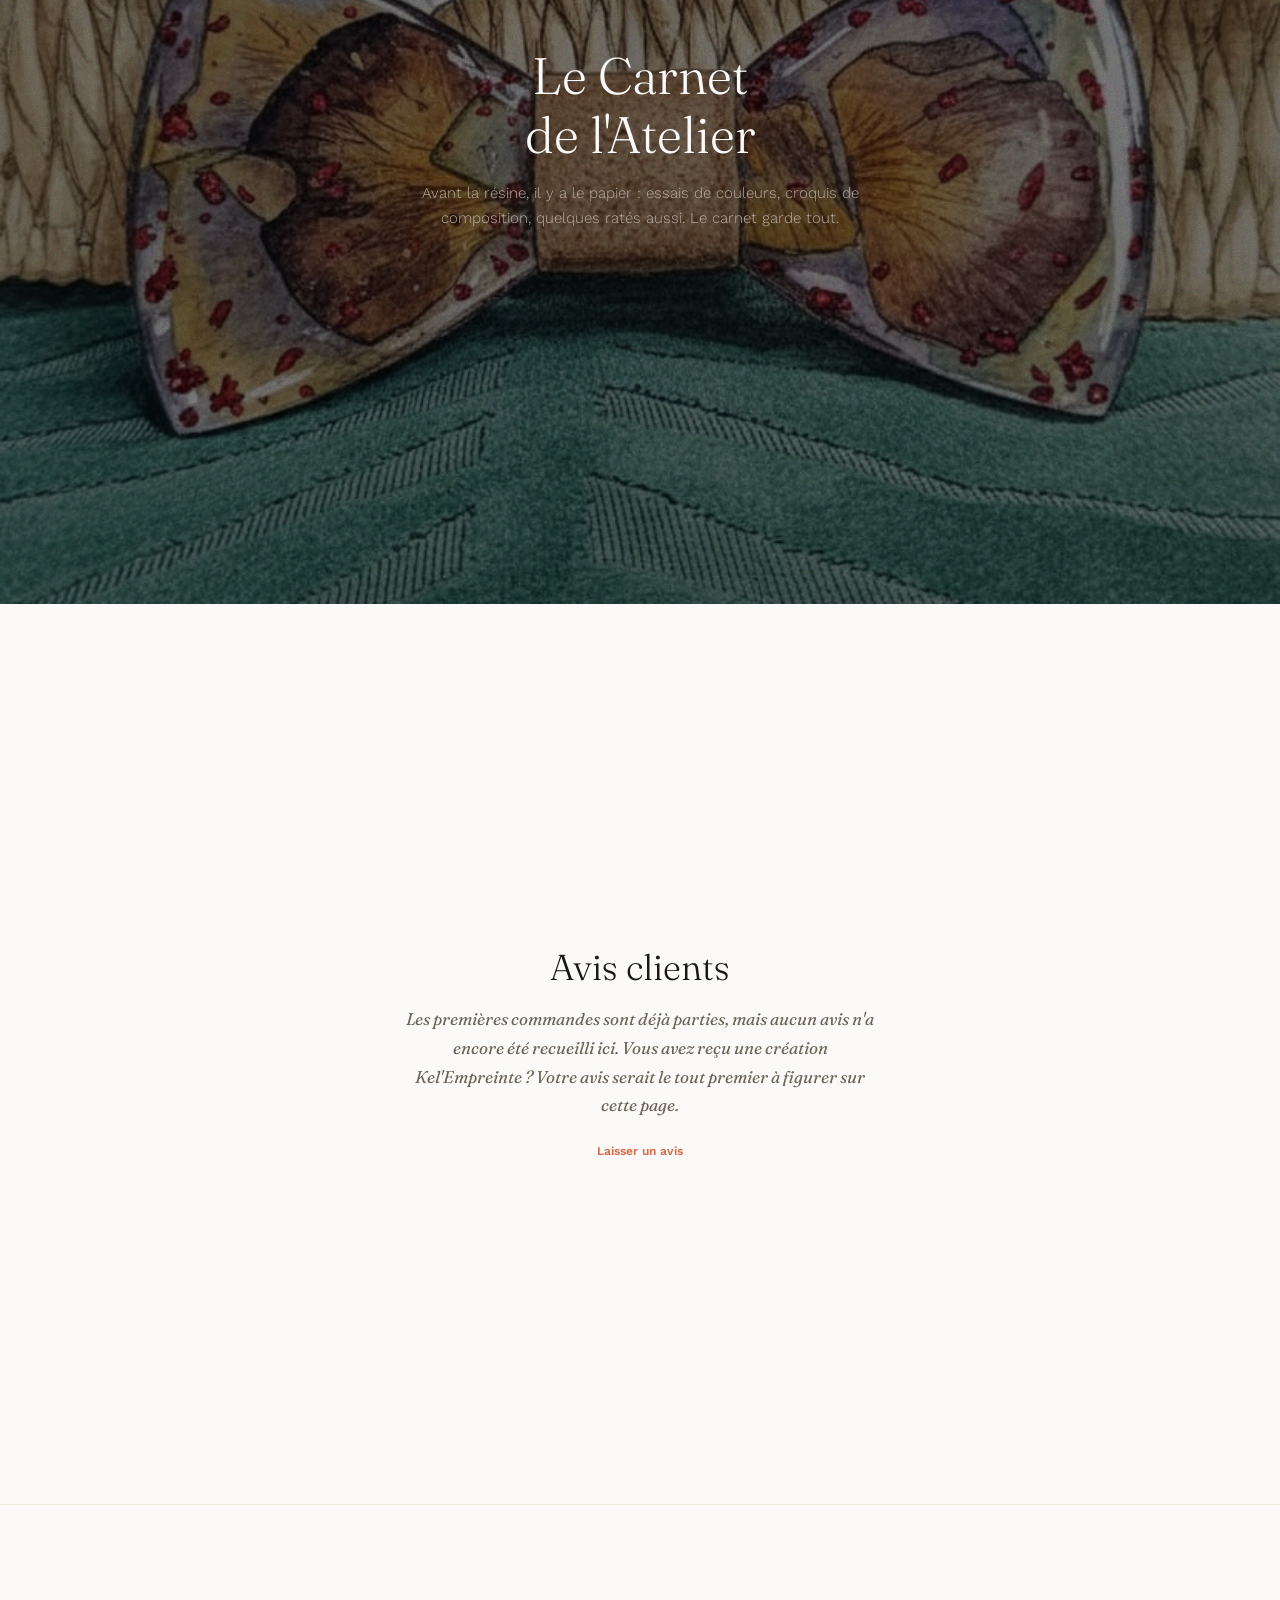
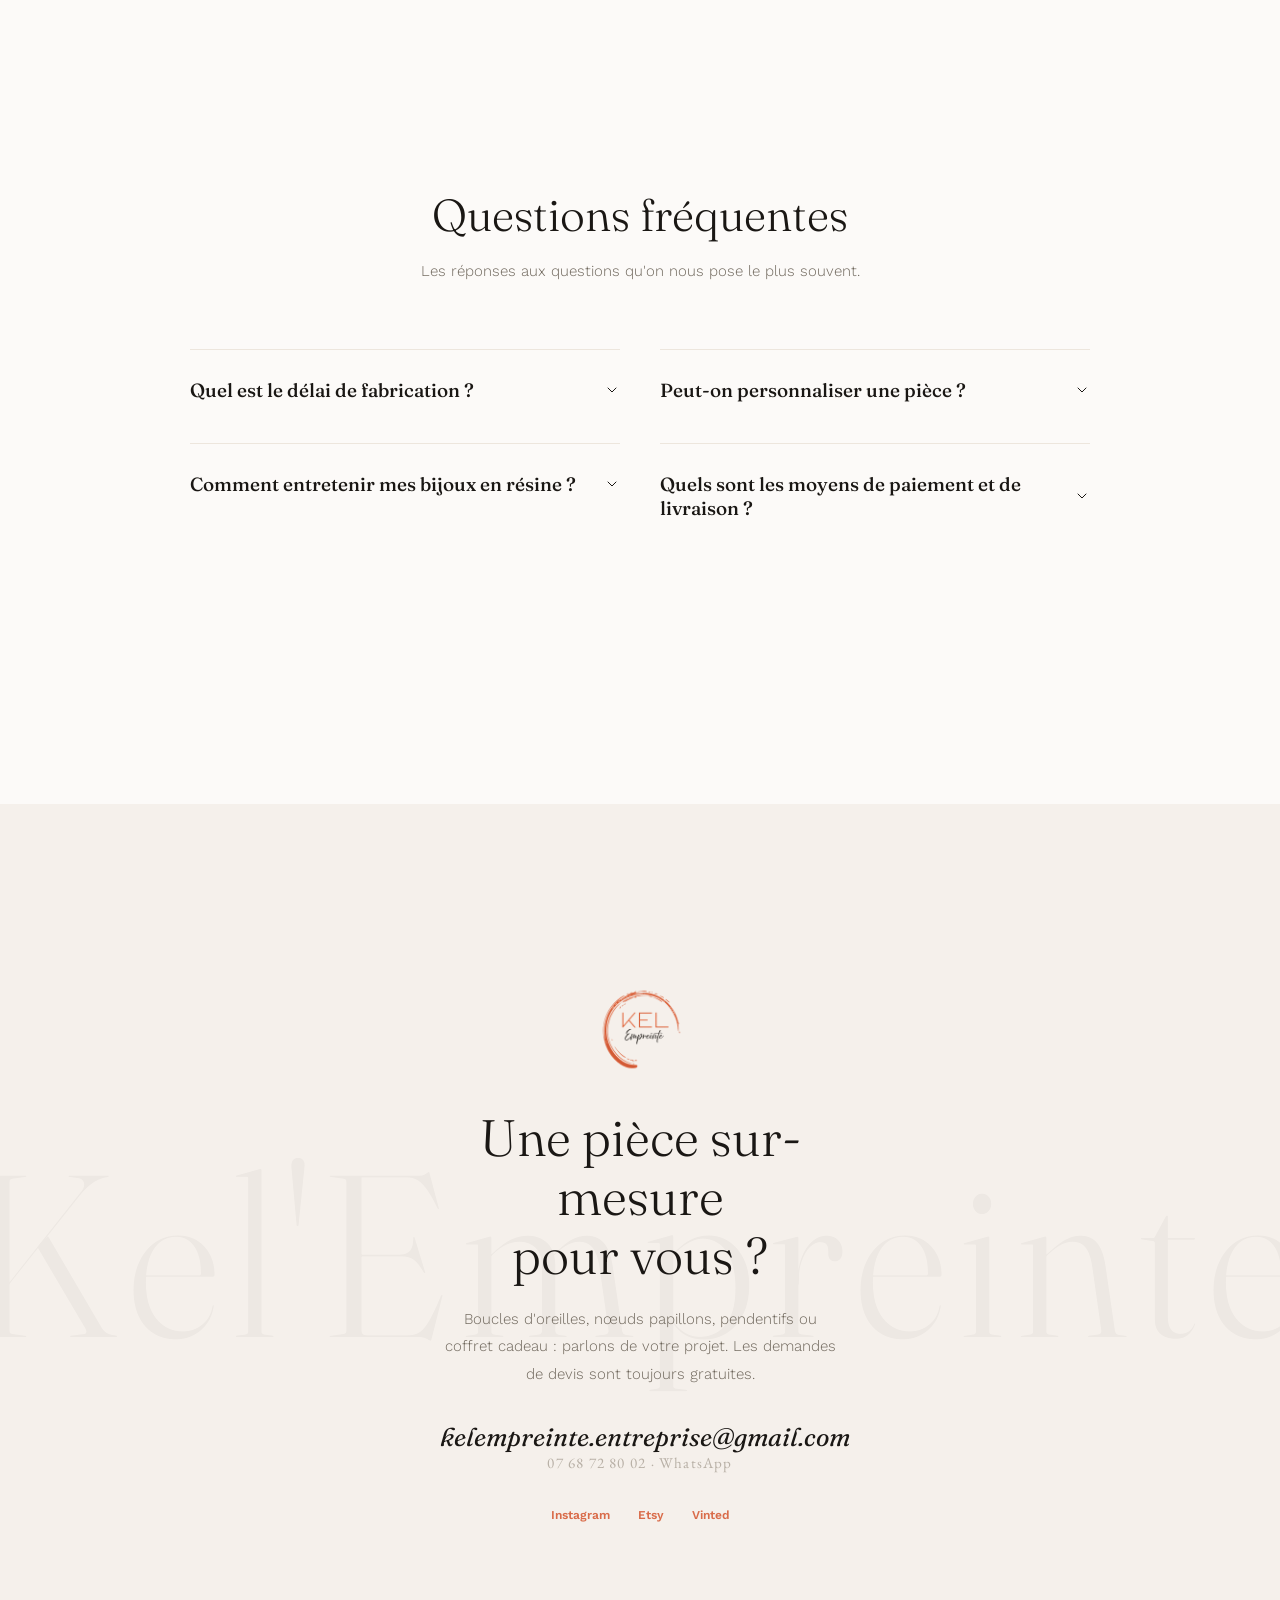
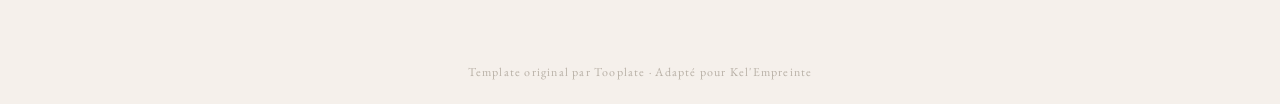
==== commit 7fb9efd8: "build(catalog): generate the lookbook from data/products.json at deploy time The lookbook was hard-c" ====
--- a/index.html
+++ b/index.html
@@ -89,116 +89,119 @@
   <section class="canvas-section lookbook" id="lookbook">
     <div class="lookbook-header">
       <h2 class="lookbook-title">La Collection</h2>
+      <!-- build:lookbook-count:start — généré par build.js depuis data/products.json, toute modification manuelle ici est écrasée au déploiement -->
       <span class="lookbook-count">01 — 24</span>
+      <!-- build:lookbook-count:end -->
     </div>
     <div class="lookbook-track">
+      <!-- build:lookbook-cards:start — généré par build.js depuis data/products.json, toute modification manuelle ici est écrasée au déploiement -->
       <div class="lookbook-card" data-piece-name="Herbier Jaune Velours">
         <img src="images/boucles-herbier-jaune-velours.jpg" alt="Boucles d'oreilles herbier jaune sur fond bleu nuit" loading="lazy">
         <span class="lookbook-card-label">No. 01 — Herbier Jaune Velours</span>
-        <span class="lookbook-card-price">16€</span><!-- prix provisoire, à confirmer -->
-        <a href="https://wa.me/33768728002" class="lookbook-card-cta cta-link" target="_blank" rel="noopener noreferrer">Commander</a>
-      </div>
-      <div class="lookbook-card" data-piece-name="Transparente Cuivre & Bordeaux">
+        <span class="lookbook-card-price">50€</span>
+        <a href="https://wa.me/33768728002?text=Bonjour%2C%20je%20suis%20int%C3%A9ress%C3%A9e%20par%20%3A%20Herbier%20Jaune%20Velours" class="lookbook-card-cta cta-link" target="_blank" rel="noopener noreferrer">Commander</a>
+      </div>
+      <div class="lookbook-card" data-piece-name="Transparente Cuivre &amp; Bordeaux">
         <img src="images/boucles-transparente-cuivre-bordeaux.jpg" alt="Boucles d'oreilles transparentes à éclats cuivrés et perle bordeaux" loading="lazy">
         <span class="lookbook-card-label">No. 02 — Transparente Cuivre &amp; Bordeaux</span>
-        <span class="lookbook-card-price">17€</span><!-- prix provisoire, à confirmer -->
-        <a href="https://wa.me/33768728002" class="lookbook-card-cta cta-link" target="_blank" rel="noopener noreferrer">Commander</a>
+        <span class="lookbook-card-price">17€</span>
+        <a href="https://wa.me/33768728002?text=Bonjour%2C%20je%20suis%20int%C3%A9ress%C3%A9e%20par%20%3A%20Transparente%20Cuivre%20%26%20Bordeaux" class="lookbook-card-cta cta-link" target="_blank" rel="noopener noreferrer">Commander</a>
       </div>
       <div class="lookbook-card" data-piece-name="Léopard Rose Dégradé">
         <img src="images/boucles-leopard-rose-degrade.jpg" alt="Boucles d'oreilles léopard dégradé rose et corail en résine" loading="lazy">
         <span class="lookbook-card-label">No. 03 — Léopard Rose Dégradé</span>
-        <span class="lookbook-card-price">18€</span><!-- prix provisoire, à confirmer -->
-        <a href="https://wa.me/33768728002" class="lookbook-card-cta cta-link" target="_blank" rel="noopener noreferrer">Commander</a>
+        <span class="lookbook-card-price">18€</span>
+        <a href="https://wa.me/33768728002?text=Bonjour%2C%20je%20suis%20int%C3%A9ress%C3%A9e%20par%20%3A%20L%C3%A9opard%20Rose%20D%C3%A9grad%C3%A9" class="lookbook-card-cta cta-link" target="_blank" rel="noopener noreferrer">Commander</a>
       </div>
       <div class="lookbook-card" data-piece-name="Orange Alvéole Automne">
         <img src="images/boucles-orange-alveole-automne.jpg" alt="Boucles d'oreilles alvéole orange et rouge en résine" loading="lazy">
         <span class="lookbook-card-label">No. 04 — Orange Alvéole Automne</span>
-        <span class="lookbook-card-price">18€</span><!-- prix provisoire, à confirmer -->
-        <a href="https://wa.me/33768728002" class="lookbook-card-cta cta-link" target="_blank" rel="noopener noreferrer">Commander</a>
+        <span class="lookbook-card-price">18€</span>
+        <a href="https://wa.me/33768728002?text=Bonjour%2C%20je%20suis%20int%C3%A9ress%C3%A9e%20par%20%3A%20Orange%20Alv%C3%A9ole%20Automne" class="lookbook-card-cta cta-link" target="_blank" rel="noopener noreferrer">Commander</a>
       </div>
       <div class="lookbook-card" data-piece-name="Dorées Perle Émeraude">
         <img src="images/boucles-dorees-perle-emeraude.jpg" alt="Boucles d'oreilles dorées à perle émeraude" loading="lazy">
         <span class="lookbook-card-label">No. 05 — Dorées Perle Émeraude</span>
-        <span class="lookbook-card-price">17€</span><!-- prix provisoire, à confirmer -->
-        <a href="https://wa.me/33768728002" class="lookbook-card-cta cta-link" target="_blank" rel="noopener noreferrer">Commander</a>
+        <span class="lookbook-card-price">17€</span>
+        <a href="https://wa.me/33768728002?text=Bonjour%2C%20je%20suis%20int%C3%A9ress%C3%A9e%20par%20%3A%20Dor%C3%A9es%20Perle%20%C3%89meraude" class="lookbook-card-cta cta-link" target="_blank" rel="noopener noreferrer">Commander</a>
       </div>
       <div class="lookbook-card" data-piece-name="Triple Cercle Turquoise">
         <img src="images/boucles-triple-cercle-turquoise.jpg" alt="Boucles d'oreilles triple cercle turquoise et transparent" loading="lazy">
         <span class="lookbook-card-label">No. 06 — Triple Cercle Turquoise</span>
-        <span class="lookbook-card-price">20€</span><!-- prix provisoire, à confirmer -->
-        <a href="https://wa.me/33768728002" class="lookbook-card-cta cta-link" target="_blank" rel="noopener noreferrer">Commander</a>
+        <span class="lookbook-card-price">20€</span>
+        <a href="https://wa.me/33768728002?text=Bonjour%2C%20je%20suis%20int%C3%A9ress%C3%A9e%20par%20%3A%20Triple%20Cercle%20Turquoise" class="lookbook-card-cta cta-link" target="_blank" rel="noopener noreferrer">Commander</a>
       </div>
       <div class="lookbook-card" data-piece-name="Goutte Dorée Malachite">
         <img src="images/boucles-goutte-doree-malachite.jpg" alt="Boucles d'oreilles goutte transparente à éclats dorés" loading="lazy">
         <span class="lookbook-card-label">No. 07 — Goutte Dorée Malachite</span>
-        <span class="lookbook-card-price">14€</span><!-- prix provisoire, à confirmer -->
-        <a href="https://wa.me/33768728002" class="lookbook-card-cta cta-link" target="_blank" rel="noopener noreferrer">Commander</a>
+        <span class="lookbook-card-price">14€</span>
+        <a href="https://wa.me/33768728002?text=Bonjour%2C%20je%20suis%20int%C3%A9ress%C3%A9e%20par%20%3A%20Goutte%20Dor%C3%A9e%20Malachite" class="lookbook-card-cta cta-link" target="_blank" rel="noopener noreferrer">Commander</a>
       </div>
       <div class="lookbook-card" data-piece-name="Triple Disque Corail">
         <img src="images/boucles-triple-disque-corail.jpg" alt="Boucles d'oreilles triple disque corail et orange" loading="lazy">
         <span class="lookbook-card-label">No. 08 — Triple Disque Corail</span>
-        <span class="lookbook-card-price">20€</span><!-- prix provisoire, à confirmer -->
-        <a href="https://wa.me/33768728002" class="lookbook-card-cta cta-link" target="_blank" rel="noopener noreferrer">Commander</a>
+        <span class="lookbook-card-price">20€</span>
+        <a href="https://wa.me/33768728002?text=Bonjour%2C%20je%20suis%20int%C3%A9ress%C3%A9e%20par%20%3A%20Triple%20Disque%20Corail" class="lookbook-card-cta cta-link" target="_blank" rel="noopener noreferrer">Commander</a>
       </div>
       <div class="lookbook-card" data-piece-name="Herbier Perle Rouge">
         <img src="images/boucles-herbier-perle-rouge.jpg" alt="Boucles d'oreilles herbier doré à perle rouge" loading="lazy">
         <span class="lookbook-card-label">No. 09 — Herbier Perle Rouge</span>
-        <span class="lookbook-card-price">17€</span><!-- prix provisoire, à confirmer -->
-        <a href="https://wa.me/33768728002" class="lookbook-card-cta cta-link" target="_blank" rel="noopener noreferrer">Commander</a>
+        <span class="lookbook-card-price">17€</span>
+        <a href="https://wa.me/33768728002?text=Bonjour%2C%20je%20suis%20int%C3%A9ress%C3%A9e%20par%20%3A%20Herbier%20Perle%20Rouge" class="lookbook-card-cta cta-link" target="_blank" rel="noopener noreferrer">Commander</a>
       </div>
       <div class="lookbook-card" data-piece-name="Violette Feuille Dorée">
         <img src="images/boucles-violette-feuille-doree.jpg" alt="Boucles d'oreilles feuille violette à éclats dorés" loading="lazy">
         <span class="lookbook-card-label">No. 10 — Violette Feuille Dorée</span>
-        <span class="lookbook-card-price">18€</span><!-- prix provisoire, à confirmer -->
-        <a href="https://wa.me/33768728002" class="lookbook-card-cta cta-link" target="_blank" rel="noopener noreferrer">Commander</a>
+        <span class="lookbook-card-price">18€</span>
+        <a href="https://wa.me/33768728002?text=Bonjour%2C%20je%20suis%20int%C3%A9ress%C3%A9e%20par%20%3A%20Violette%20Feuille%20Dor%C3%A9e" class="lookbook-card-cta cta-link" target="_blank" rel="noopener noreferrer">Commander</a>
       </div>
       <div class="lookbook-card" data-piece-name="Orange Fuchsia Organique">
         <img src="images/boucles-orange-fuchsia-organique.jpg" alt="Boucles d'oreilles organiques orange et fuchsia" loading="lazy">
         <span class="lookbook-card-label">No. 11 — Orange Fuchsia Organique</span>
-        <span class="lookbook-card-price">16€</span><!-- prix provisoire, à confirmer -->
-        <a href="https://wa.me/33768728002" class="lookbook-card-cta cta-link" target="_blank" rel="noopener noreferrer">Commander</a>
+        <span class="lookbook-card-price">16€</span>
+        <a href="https://wa.me/33768728002?text=Bonjour%2C%20je%20suis%20int%C3%A9ress%C3%A9e%20par%20%3A%20Orange%20Fuchsia%20Organique" class="lookbook-card-cta cta-link" target="_blank" rel="noopener noreferrer">Commander</a>
       </div>
       <div class="lookbook-card" data-piece-name="Géométrique Paillettes">
         <img src="images/boucles-geometrique-paillettes.jpg" alt="Boucles d'oreilles géométriques pailletées noires et argentées" loading="lazy">
         <span class="lookbook-card-label">No. 12 — Géométrique Paillettes</span>
-        <span class="lookbook-card-price">17€</span><!-- prix provisoire, à confirmer -->
-        <a href="https://wa.me/33768728002" class="lookbook-card-cta cta-link" target="_blank" rel="noopener noreferrer">Commander</a>
+        <span class="lookbook-card-price">17€</span>
+        <a href="https://wa.me/33768728002?text=Bonjour%2C%20je%20suis%20int%C3%A9ress%C3%A9e%20par%20%3A%20G%C3%A9om%C3%A9trique%20Paillettes" class="lookbook-card-cta cta-link" target="_blank" rel="noopener noreferrer">Commander</a>
       </div>
       <div class="lookbook-card" data-piece-name="Violette Fleurie">
         <img src="images/boucles-violette-fleurs.jpg" alt="Boucles d'oreilles violettes avec breloque fleurie" loading="lazy">
         <span class="lookbook-card-label">No. 13 — Violette Fleurie</span>
         <span class="lookbook-card-price">24€</span>
-        <a href="https://wa.me/33768728002" class="lookbook-card-cta cta-link" target="_blank" rel="noopener noreferrer">Commander</a>
+        <a href="https://wa.me/33768728002?text=Bonjour%2C%20je%20suis%20int%C3%A9ress%C3%A9e%20par%20%3A%20Violette%20Fleurie" class="lookbook-card-cta cta-link" target="_blank" rel="noopener noreferrer">Commander</a>
       </div>
       <div class="lookbook-card" data-piece-name="Feuille Rose">
         <img src="images/boucles-feuille-rose.jpg" alt="Boucles d'oreilles feuille rose en résine" loading="lazy">
         <span class="lookbook-card-label">No. 14 — Feuille Rose</span>
         <span class="lookbook-card-price">22€</span>
-        <a href="https://wa.me/33768728002" class="lookbook-card-cta cta-link" target="_blank" rel="noopener noreferrer">Commander</a>
+        <a href="https://wa.me/33768728002?text=Bonjour%2C%20je%20suis%20int%C3%A9ress%C3%A9e%20par%20%3A%20Feuille%20Rose" class="lookbook-card-cta cta-link" target="_blank" rel="noopener noreferrer">Commander</a>
       </div>
       <div class="lookbook-card" data-piece-name="Nœud Automne">
-        <img src="images/noeud-automne-2.jpg" alt="Nœud papillon automne en résine" loading="lazy">
+        <img src="images/noeud-automne-1.jpg" alt="Nœud papillon Automne, pièce signature Kel'Empreinte" loading="lazy">
         <span class="lookbook-card-label">No. 15 — Nœud Automne</span>
-        <span class="lookbook-card-price">28€</span>
-        <a href="https://wa.me/33768728002" class="lookbook-card-cta cta-link" target="_blank" rel="noopener noreferrer">Commander</a>
+        <span class="lookbook-card-price">Sur devis</span>
+        <a href="https://wa.me/33768728002?text=Bonjour%2C%20je%20suis%20int%C3%A9ress%C3%A9e%20par%20%3A%20N%C5%93ud%20Automne" class="lookbook-card-cta cta-link" target="_blank" rel="noopener noreferrer">Commander</a>
       </div>
       <div class="lookbook-card" data-piece-name="Or Corail">
         <img src="images/boucles-or-corail.jpg" alt="Boucles d'oreilles or et corail" loading="lazy">
         <span class="lookbook-card-label">No. 16 — Or Corail</span>
         <span class="lookbook-card-price">24€</span>
-        <a href="https://wa.me/33768728002" class="lookbook-card-cta cta-link" target="_blank" rel="noopener noreferrer">Commander</a>
-      </div>
-      <div class="lookbook-card" data-piece-name="Vert & Rose">
+        <a href="https://wa.me/33768728002?text=Bonjour%2C%20je%20suis%20int%C3%A9ress%C3%A9e%20par%20%3A%20Or%20Corail" class="lookbook-card-cta cta-link" target="_blank" rel="noopener noreferrer">Commander</a>
+      </div>
+      <div class="lookbook-card" data-piece-name="Vert &amp; Rose">
         <img src="images/boucles-vert-rose.jpg" alt="Boucles d'oreilles vert et rose" loading="lazy">
         <span class="lookbook-card-label">No. 17 — Vert &amp; Rose</span>
         <span class="lookbook-card-price">22€</span>
-        <a href="https://wa.me/33768728002" class="lookbook-card-cta cta-link" target="_blank" rel="noopener noreferrer">Commander</a>
-      </div>
-      <div class="lookbook-card" data-piece-name="Blanc & Vert">
+        <a href="https://wa.me/33768728002?text=Bonjour%2C%20je%20suis%20int%C3%A9ress%C3%A9e%20par%20%3A%20Vert%20%26%20Rose" class="lookbook-card-cta cta-link" target="_blank" rel="noopener noreferrer">Commander</a>
+      </div>
+      <div class="lookbook-card" data-piece-name="Blanc &amp; Vert">
         <img src="images/boucles-blanc-vert.jpg" alt="Boucles d'oreilles blanc et vert, éclats dorés" loading="lazy">
         <span class="lookbook-card-label">No. 18 — Blanc &amp; Vert</span>
         <span class="lookbook-card-price">22€</span>
-        <a href="https://wa.me/33768728002" class="lookbook-card-cta cta-link" target="_blank" rel="noopener noreferrer">Commander</a>
+        <a href="https://wa.me/33768728002?text=Bonjour%2C%20je%20suis%20int%C3%A9ress%C3%A9e%20par%20%3A%20Blanc%20%26%20Vert" class="lookbook-card-cta cta-link" target="_blank" rel="noopener noreferrer">Commander</a>
       </div>
       <div class="lookbook-card">
         <div class="lookbook-card-visual lookbook-card-visual--soon lookbook-card-visual--pendant">
@@ -236,6 +239,7 @@
         </div>
         <span class="lookbook-card-label">No. 24 — Bague Résine</span>
       </div>
+      <!-- build:lookbook-cards:end -->
     </div>
     <div class="lookbook-footer">
       <p class="lookbook-note">Pièce faite main, de légères variations de couleur sont possibles.</p>
@@ -454,6 +458,7 @@
     </div>
   </section>
 </main>
+<script src="catalog.js"></script>
 <script src="tooplate-ivory-script.js"></script>
 </body>
 </html>
